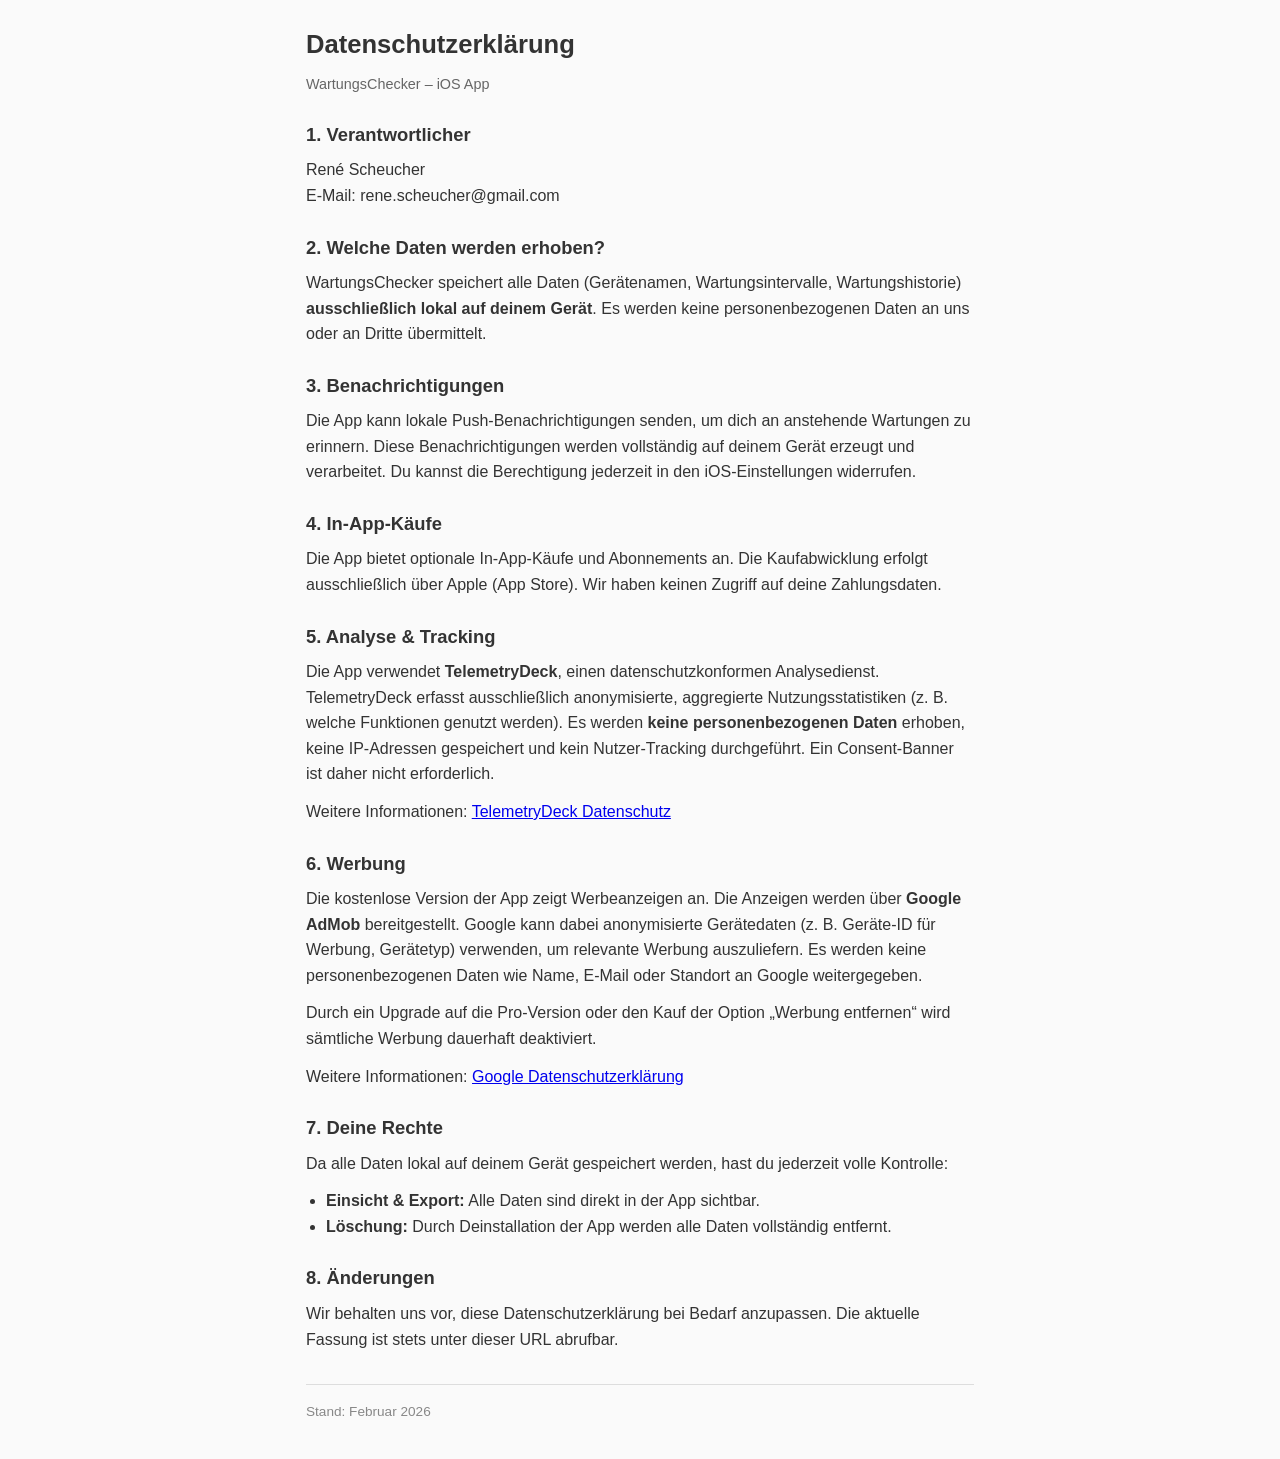
==== index.html @ afba7db9 "Update privacy policy for TelemetryDeck and Google AdMob - Section 5: TelemetryDeck is now active (w" ====
<!DOCTYPE html>
<html lang="de">
<head>
    <meta charset="UTF-8">
    <meta name="viewport" content="width=device-width, initial-scale=1.0">
    <title>Datenschutzerkl&auml;rung - WartungsChecker</title>
    <style>
        * { margin: 0; padding: 0; box-sizing: border-box; }
        body {
            font-family: -apple-system, BlinkMacSystemFont, 'Segoe UI', Roboto, sans-serif;
            line-height: 1.6;
            color: #333;
            max-width: 700px;
            margin: 0 auto;
            padding: 24px 16px;
            background: #fafafa;
        }
        h1 { font-size: 1.6em; margin-bottom: 8px; }
        h2 { font-size: 1.15em; margin-top: 24px; margin-bottom: 8px; }
        p, ul { margin-bottom: 12px; }
        ul { padding-left: 20px; }
        .subtitle { color: #666; font-size: 0.9em; margin-bottom: 24px; }
        .footer { margin-top: 32px; padding-top: 16px; border-top: 1px solid #ddd; color: #888; font-size: 0.85em; }
    </style>
</head>
<body>
    <h1>Datenschutzerkl&auml;rung</h1>
    <p class="subtitle">WartungsChecker &ndash; iOS App</p>

    <h2>1. Verantwortlicher</h2>
    <p>Ren&eacute; Scheucher<br>E-Mail: rene.scheucher@gmail.com</p>

    <h2>2. Welche Daten werden erhoben?</h2>
    <p>WartungsChecker speichert alle Daten (Ger&auml;tenamen, Wartungsintervalle, Wartungshistorie) <strong>ausschlie&szlig;lich lokal auf deinem Ger&auml;t</strong>. Es werden keine personenbezogenen Daten an uns oder an Dritte &uuml;bermittelt.</p>

    <h2>3. Benachrichtigungen</h2>
    <p>Die App kann lokale Push-Benachrichtigungen senden, um dich an anstehende Wartungen zu erinnern. Diese Benachrichtigungen werden vollst&auml;ndig auf deinem Ger&auml;t erzeugt und verarbeitet. Du kannst die Berechtigung jederzeit in den iOS-Einstellungen widerrufen.</p>

    <h2>4. In-App-K&auml;ufe</h2>
    <p>Die App bietet optionale In-App-K&auml;ufe und Abonnements an. Die Kaufabwicklung erfolgt ausschlie&szlig;lich &uuml;ber Apple (App Store). Wir haben keinen Zugriff auf deine Zahlungsdaten.</p>

    <h2>5. Analyse &amp; Tracking</h2>
    <p>Die App verwendet <strong>TelemetryDeck</strong>, einen datenschutzkonformen Analysedienst. TelemetryDeck erfasst ausschlie&szlig;lich anonymisierte, aggregierte Nutzungsstatistiken (z.&nbsp;B. welche Funktionen genutzt werden). Es werden <strong>keine personenbezogenen Daten</strong> erhoben, keine IP-Adressen gespeichert und kein Nutzer-Tracking durchgef&uuml;hrt. Ein Consent-Banner ist daher nicht erforderlich.</p>
    <p>Weitere Informationen: <a href="https://telemetrydeck.com/privacy/" target="_blank" rel="noopener">TelemetryDeck Datenschutz</a></p>

    <h2>6. Werbung</h2>
    <p>Die kostenlose Version der App zeigt Werbeanzeigen an. Die Anzeigen werden &uuml;ber <strong>Google AdMob</strong> bereitgestellt. Google kann dabei anonymisierte Ger&auml;tedaten (z.&nbsp;B. Ger&auml;te-ID f&uuml;r Werbung, Ger&auml;tetyp) verwenden, um relevante Werbung auszuliefern. Es werden keine personenbezogenen Daten wie Name, E-Mail oder Standort an Google weitergegeben.</p>
    <p>Durch ein Upgrade auf die Pro-Version oder den Kauf der Option &bdquo;Werbung entfernen&ldquo; wird s&auml;mtliche Werbung dauerhaft deaktiviert.</p>
    <p>Weitere Informationen: <a href="https://policies.google.com/privacy" target="_blank" rel="noopener">Google Datenschutzerkl&auml;rung</a></p>

    <h2>7. Deine Rechte</h2>
    <p>Da alle Daten lokal auf deinem Ger&auml;t gespeichert werden, hast du jederzeit volle Kontrolle:</p>
    <ul>
        <li><strong>Einsicht &amp; Export:</strong> Alle Daten sind direkt in der App sichtbar.</li>
        <li><strong>L&ouml;schung:</strong> Durch Deinstallation der App werden alle Daten vollst&auml;ndig entfernt.</li>
    </ul>

    <h2>8. &Auml;nderungen</h2>
    <p>Wir behalten uns vor, diese Datenschutzerkl&auml;rung bei Bedarf anzupassen. Die aktuelle Fassung ist stets unter dieser URL abrufbar.</p>

    <div class="footer">
        <p>Stand: Februar 2026</p>
    </div>
</body>
</html>
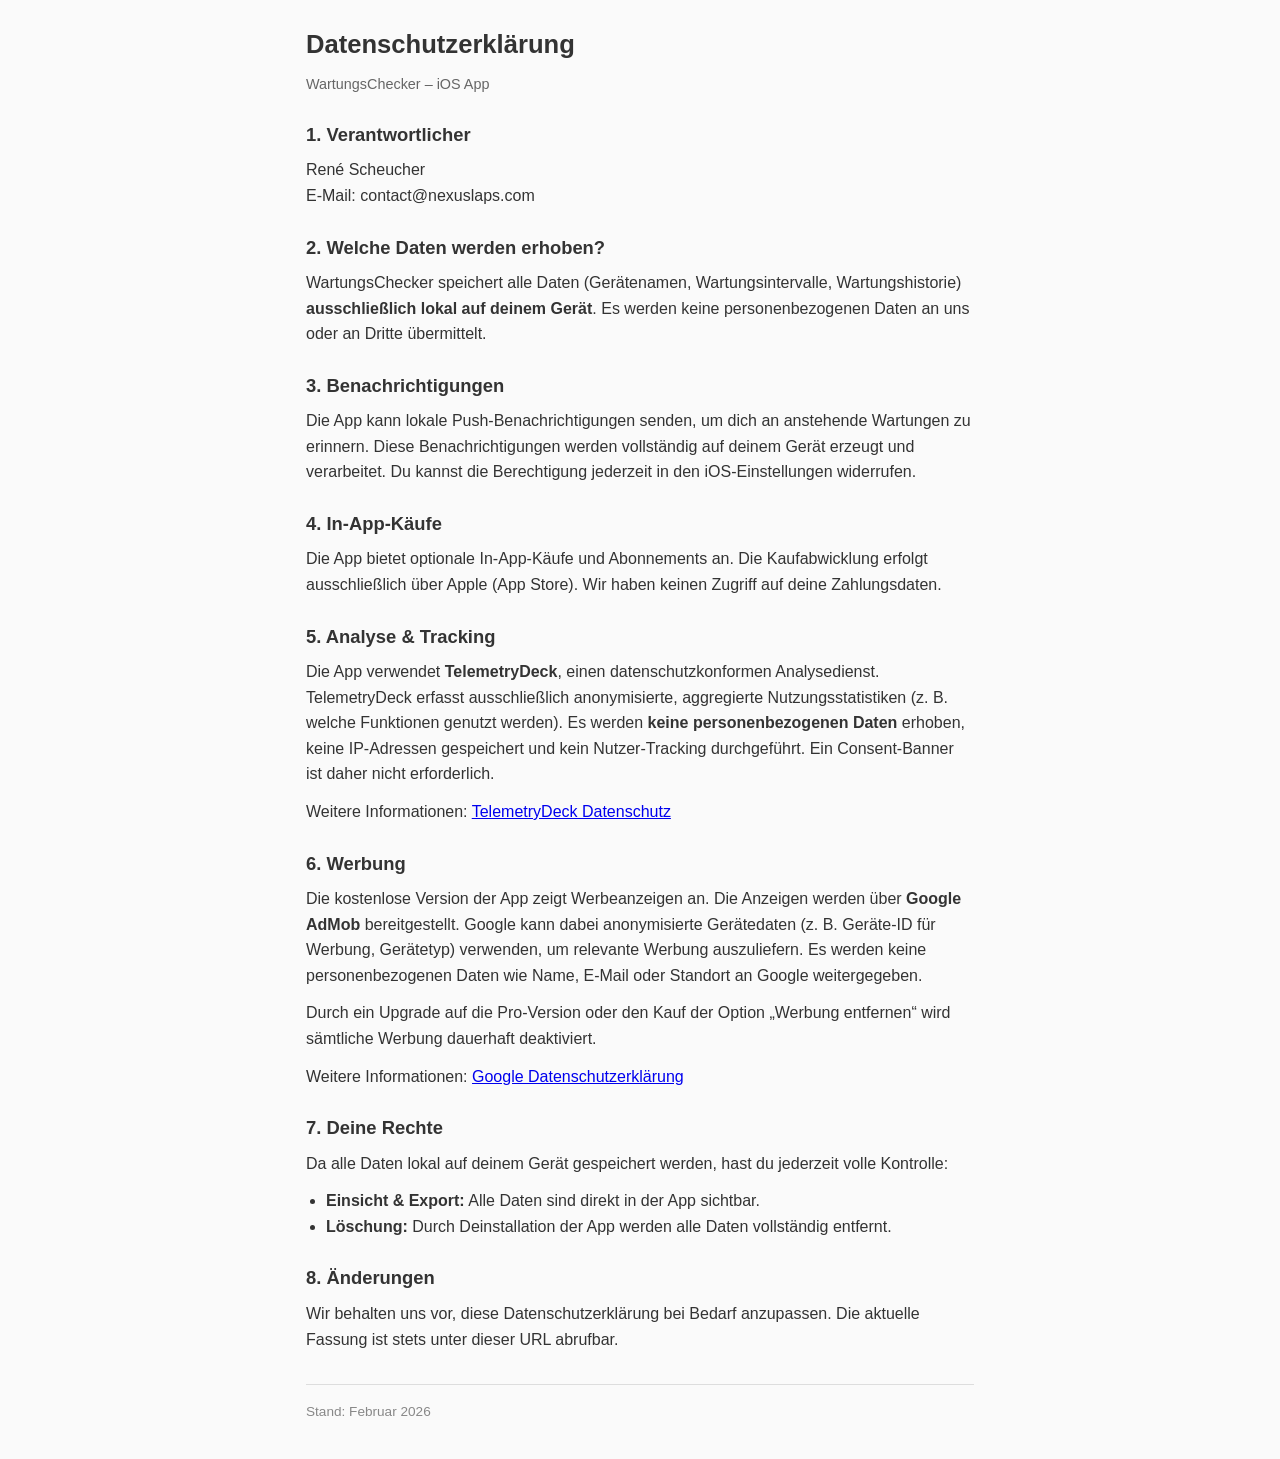
==== commit cc3f9a8f: "Update contact email in Datenschutzerklärung" ====
--- a/index.html
+++ b/index.html
@@ -28,7 +28,7 @@
     <p class="subtitle">WartungsChecker &ndash; iOS App</p>
 
     <h2>1. Verantwortlicher</h2>
-    <p>Ren&eacute; Scheucher<br>E-Mail: rene.scheucher@gmail.com</p>
+    <p>Ren&eacute; Scheucher<br>E-Mail: contact@nexuslaps.com</p>
 
     <h2>2. Welche Daten werden erhoben?</h2>
     <p>WartungsChecker speichert alle Daten (Ger&auml;tenamen, Wartungsintervalle, Wartungshistorie) <strong>ausschlie&szlig;lich lokal auf deinem Ger&auml;t</strong>. Es werden keine personenbezogenen Daten an uns oder an Dritte &uuml;bermittelt.</p>
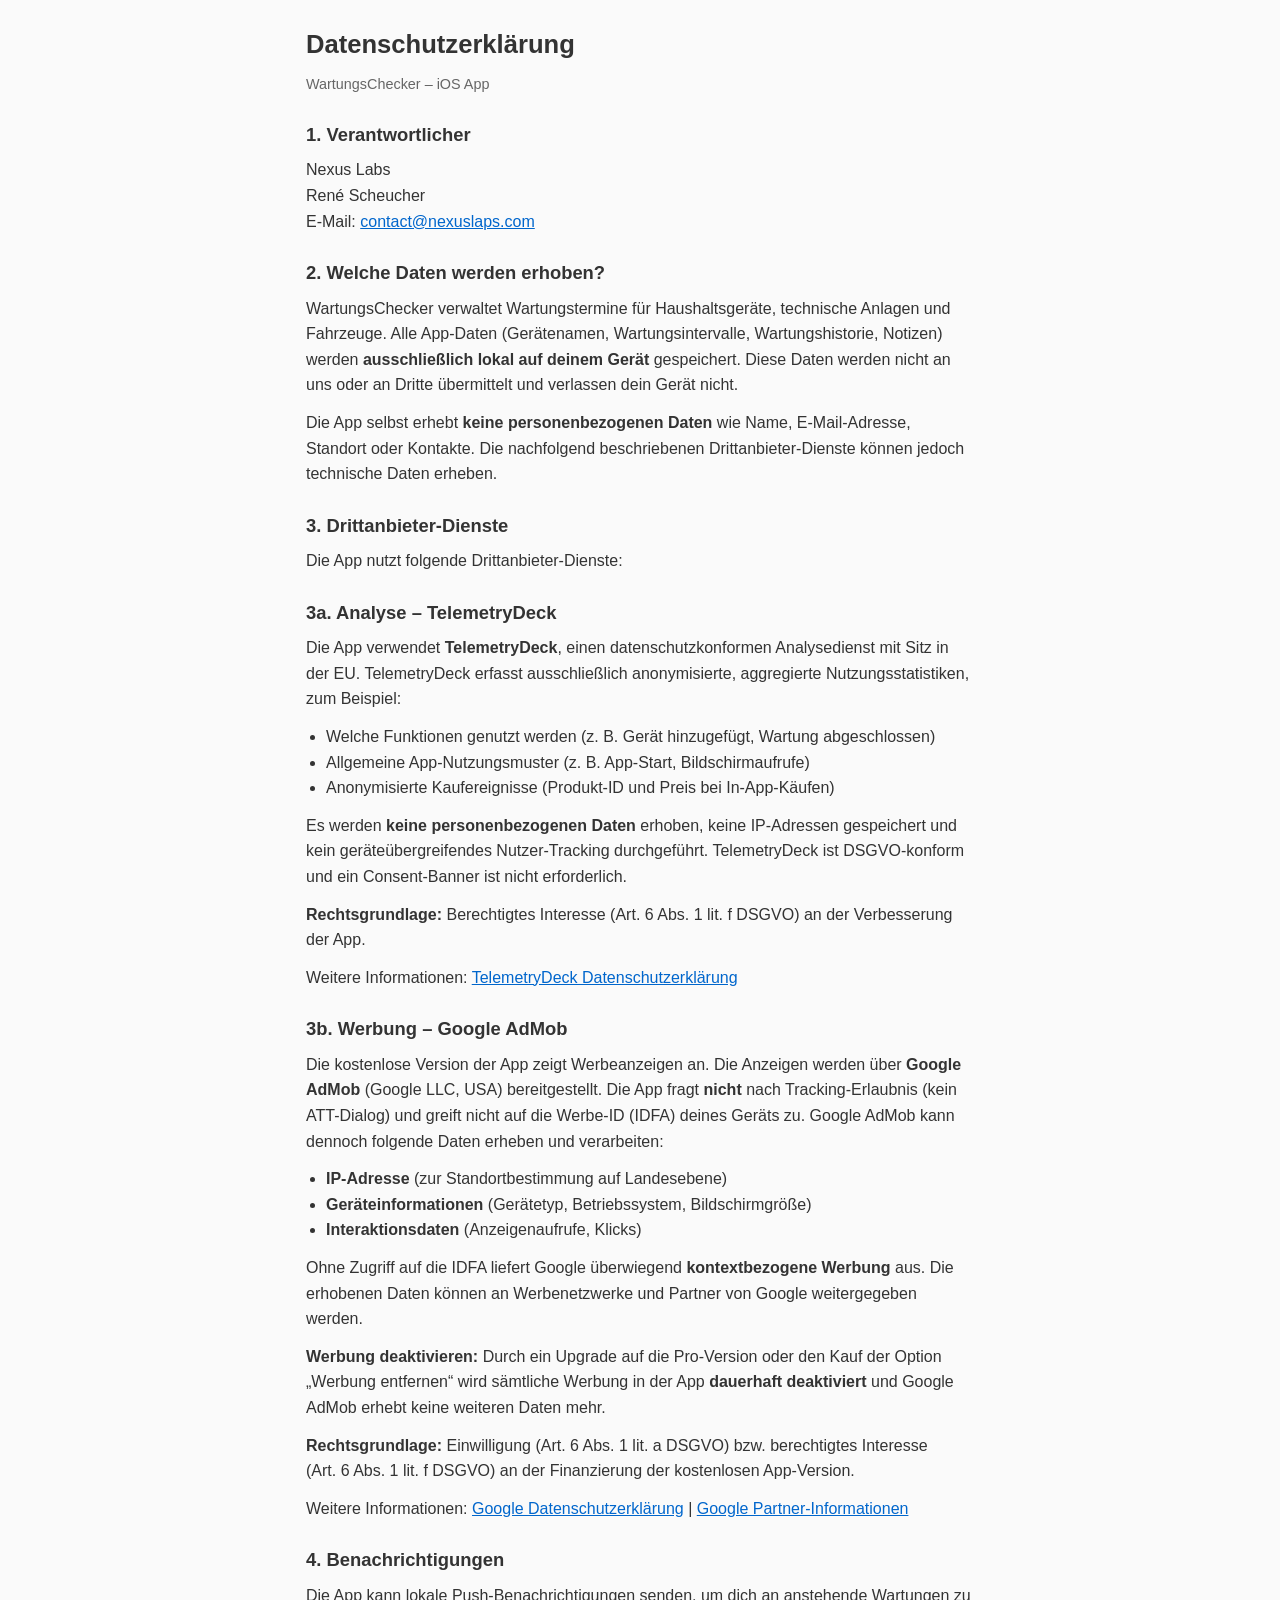
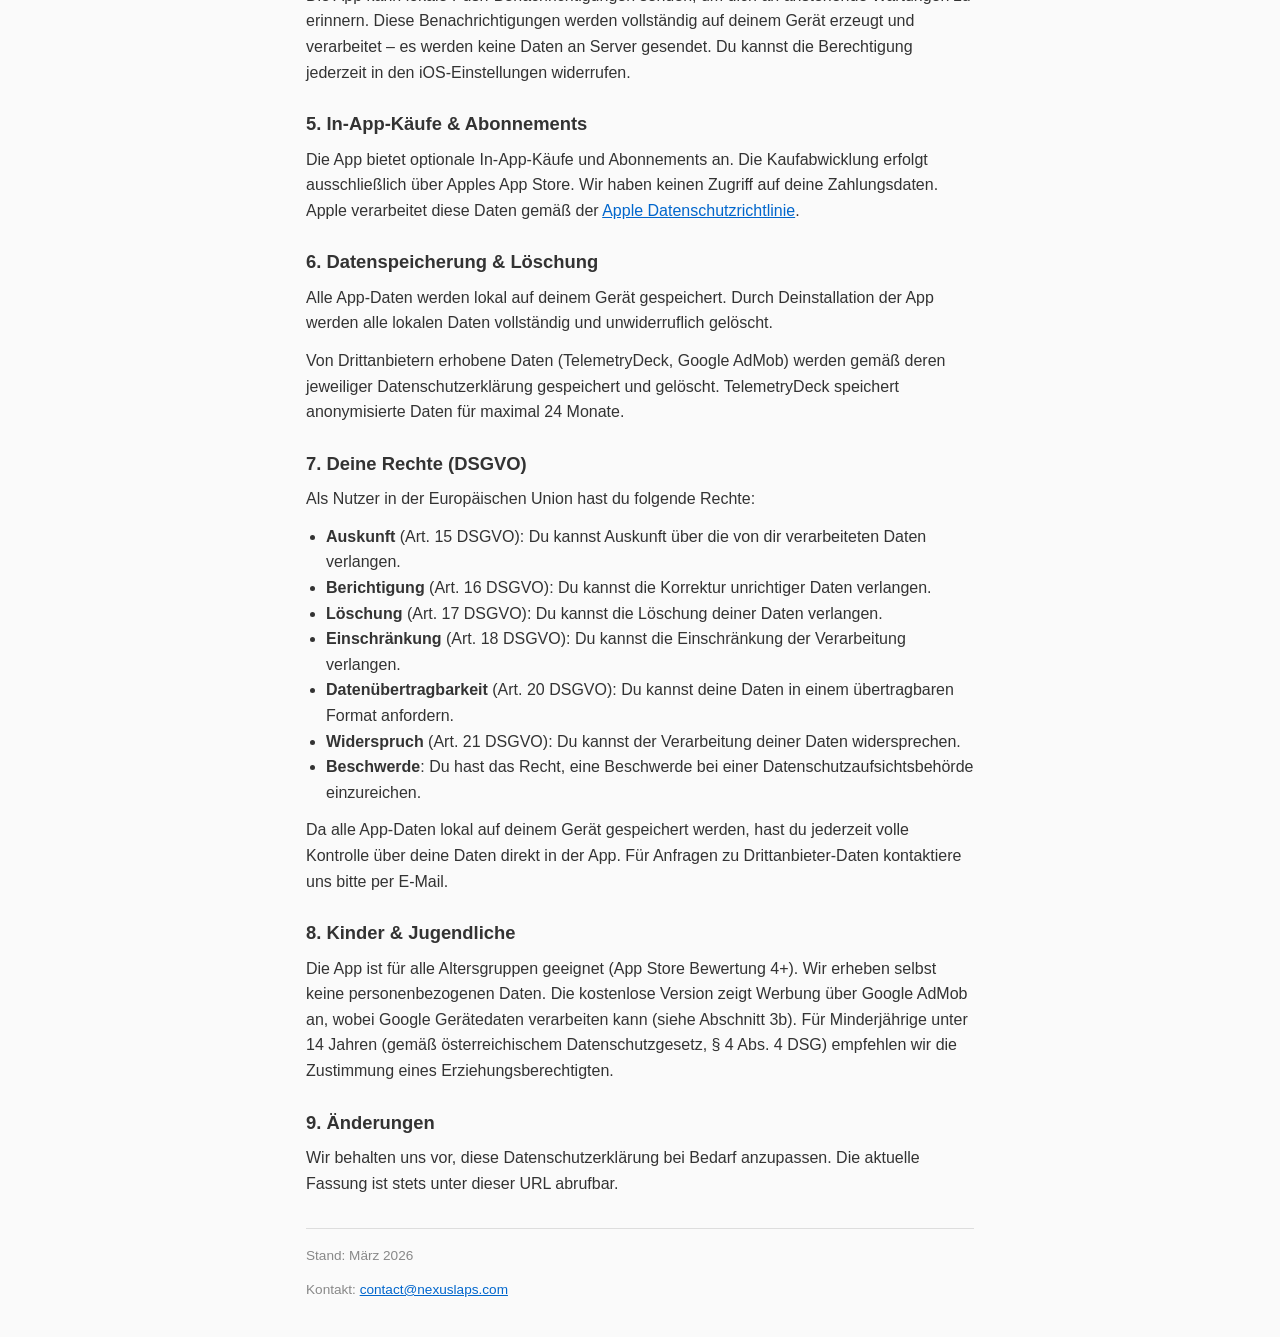
==== commit e22845f1: "Comprehensive update of Privacy Policy and Terms of Use Privacy Policy: - Add detailed Google AdMob " ====
--- a/index.html
+++ b/index.html
@@ -21,6 +21,10 @@
         ul { padding-left: 20px; }
         .subtitle { color: #666; font-size: 0.9em; margin-bottom: 24px; }
         .footer { margin-top: 32px; padding-top: 16px; border-top: 1px solid #ddd; color: #888; font-size: 0.85em; }
+        a { color: #0066cc; }
+        table { width: 100%; border-collapse: collapse; margin-bottom: 12px; font-size: 0.95em; }
+        th, td { text-align: left; padding: 8px; border-bottom: 1px solid #eee; }
+        th { font-weight: 600; }
     </style>
 </head>
 <body>
@@ -28,38 +32,70 @@
     <p class="subtitle">WartungsChecker &ndash; iOS App</p>
 
     <h2>1. Verantwortlicher</h2>
-    <p>Ren&eacute; Scheucher<br>E-Mail: contact@nexuslaps.com</p>
+    <p>Nexus Labs<br>Ren&eacute; Scheucher<br>E-Mail: <a href="mailto:contact@nexuslaps.com">contact@nexuslaps.com</a></p>
 
     <h2>2. Welche Daten werden erhoben?</h2>
-    <p>WartungsChecker speichert alle Daten (Ger&auml;tenamen, Wartungsintervalle, Wartungshistorie) <strong>ausschlie&szlig;lich lokal auf deinem Ger&auml;t</strong>. Es werden keine personenbezogenen Daten an uns oder an Dritte &uuml;bermittelt.</p>
+    <p>WartungsChecker verwaltet Wartungstermine f&uuml;r Haushaltsger&auml;te, technische Anlagen und Fahrzeuge. Alle App-Daten (Ger&auml;tenamen, Wartungsintervalle, Wartungshistorie, Notizen) werden <strong>ausschlie&szlig;lich lokal auf deinem Ger&auml;t</strong> gespeichert. Diese Daten werden nicht an uns oder an Dritte &uuml;bermittelt und verlassen dein Ger&auml;t nicht.</p>
+    <p>Die App selbst erhebt <strong>keine personenbezogenen Daten</strong> wie Name, E-Mail-Adresse, Standort oder Kontakte. Die nachfolgend beschriebenen Drittanbieter-Dienste k&ouml;nnen jedoch technische Daten erheben.</p>
 
-    <h2>3. Benachrichtigungen</h2>
-    <p>Die App kann lokale Push-Benachrichtigungen senden, um dich an anstehende Wartungen zu erinnern. Diese Benachrichtigungen werden vollst&auml;ndig auf deinem Ger&auml;t erzeugt und verarbeitet. Du kannst die Berechtigung jederzeit in den iOS-Einstellungen widerrufen.</p>
+    <h2>3. Drittanbieter-Dienste</h2>
+    <p>Die App nutzt folgende Drittanbieter-Dienste:</p>
 
-    <h2>4. In-App-K&auml;ufe</h2>
-    <p>Die App bietet optionale In-App-K&auml;ufe und Abonnements an. Die Kaufabwicklung erfolgt ausschlie&szlig;lich &uuml;ber Apple (App Store). Wir haben keinen Zugriff auf deine Zahlungsdaten.</p>
+    <h2>3a. Analyse &ndash; TelemetryDeck</h2>
+    <p>Die App verwendet <strong>TelemetryDeck</strong>, einen datenschutzkonformen Analysedienst mit Sitz in der EU. TelemetryDeck erfasst ausschlie&szlig;lich anonymisierte, aggregierte Nutzungsstatistiken, zum Beispiel:</p>
+    <ul>
+        <li>Welche Funktionen genutzt werden (z.&nbsp;B. Ger&auml;t hinzugef&uuml;gt, Wartung abgeschlossen)</li>
+        <li>Allgemeine App-Nutzungsmuster (z.&nbsp;B. App-Start, Bildschirmaufrufe)</li>
+        <li>Anonymisierte Kaufereignisse (Produkt-ID und Preis bei In-App-K&auml;ufen)</li>
+    </ul>
+    <p>Es werden <strong>keine personenbezogenen Daten</strong> erhoben, keine IP-Adressen gespeichert und kein ger&auml;te&uuml;bergreifendes Nutzer-Tracking durchgef&uuml;hrt. TelemetryDeck ist DSGVO-konform und ein Consent-Banner ist nicht erforderlich.</p>
+    <p><strong>Rechtsgrundlage:</strong> Berechtigtes Interesse (Art.&nbsp;6 Abs.&nbsp;1 lit.&nbsp;f DSGVO) an der Verbesserung der App.</p>
+    <p>Weitere Informationen: <a href="https://telemetrydeck.com/privacy/" target="_blank" rel="noopener">TelemetryDeck Datenschutzerkl&auml;rung</a></p>
 
-    <h2>5. Analyse &amp; Tracking</h2>
-    <p>Die App verwendet <strong>TelemetryDeck</strong>, einen datenschutzkonformen Analysedienst. TelemetryDeck erfasst ausschlie&szlig;lich anonymisierte, aggregierte Nutzungsstatistiken (z.&nbsp;B. welche Funktionen genutzt werden). Es werden <strong>keine personenbezogenen Daten</strong> erhoben, keine IP-Adressen gespeichert und kein Nutzer-Tracking durchgef&uuml;hrt. Ein Consent-Banner ist daher nicht erforderlich.</p>
-    <p>Weitere Informationen: <a href="https://telemetrydeck.com/privacy/" target="_blank" rel="noopener">TelemetryDeck Datenschutz</a></p>
+    <h2>3b. Werbung &ndash; Google AdMob</h2>
+    <p>Die kostenlose Version der App zeigt Werbeanzeigen an. Die Anzeigen werden &uuml;ber <strong>Google AdMob</strong> (Google LLC, USA) bereitgestellt. Die App fragt <strong>nicht</strong> nach Tracking-Erlaubnis (kein ATT-Dialog) und greift nicht auf die Werbe-ID (IDFA) deines Ger&auml;ts zu. Google AdMob kann dennoch folgende Daten erheben und verarbeiten:</p>
+    <ul>
+        <li><strong>IP-Adresse</strong> (zur Standortbestimmung auf Landesebene)</li>
+        <li><strong>Ger&auml;teinformationen</strong> (Ger&auml;tetyp, Betriebssystem, Bildschirmgr&ouml;&szlig;e)</li>
+        <li><strong>Interaktionsdaten</strong> (Anzeigenaufrufe, Klicks)</li>
+    </ul>
+    <p>Ohne Zugriff auf die IDFA liefert Google &uuml;berwiegend <strong>kontextbezogene Werbung</strong> aus. Die erhobenen Daten k&ouml;nnen an Werbenetzwerke und Partner von Google weitergegeben werden.</p>
+    <p><strong>Werbung deaktivieren:</strong> Durch ein Upgrade auf die Pro-Version oder den Kauf der Option &bdquo;Werbung entfernen&ldquo; wird s&auml;mtliche Werbung in der App <strong>dauerhaft deaktiviert</strong> und Google AdMob erhebt keine weiteren Daten mehr.</p>
+    <p><strong>Rechtsgrundlage:</strong> Einwilligung (Art.&nbsp;6 Abs.&nbsp;1 lit.&nbsp;a DSGVO) bzw. berechtigtes Interesse (Art.&nbsp;6 Abs.&nbsp;1 lit.&nbsp;f DSGVO) an der Finanzierung der kostenlosen App-Version.</p>
+    <p>Weitere Informationen: <a href="https://policies.google.com/privacy" target="_blank" rel="noopener">Google Datenschutzerkl&auml;rung</a> | <a href="https://policies.google.com/technologies/partner-sites" target="_blank" rel="noopener">Google Partner-Informationen</a></p>
 
-    <h2>6. Werbung</h2>
-    <p>Die kostenlose Version der App zeigt Werbeanzeigen an. Die Anzeigen werden &uuml;ber <strong>Google AdMob</strong> bereitgestellt. Google kann dabei anonymisierte Ger&auml;tedaten (z.&nbsp;B. Ger&auml;te-ID f&uuml;r Werbung, Ger&auml;tetyp) verwenden, um relevante Werbung auszuliefern. Es werden keine personenbezogenen Daten wie Name, E-Mail oder Standort an Google weitergegeben.</p>
-    <p>Durch ein Upgrade auf die Pro-Version oder den Kauf der Option &bdquo;Werbung entfernen&ldquo; wird s&auml;mtliche Werbung dauerhaft deaktiviert.</p>
-    <p>Weitere Informationen: <a href="https://policies.google.com/privacy" target="_blank" rel="noopener">Google Datenschutzerkl&auml;rung</a></p>
+    <h2>4. Benachrichtigungen</h2>
+    <p>Die App kann lokale Push-Benachrichtigungen senden, um dich an anstehende Wartungen zu erinnern. Diese Benachrichtigungen werden vollst&auml;ndig auf deinem Ger&auml;t erzeugt und verarbeitet &ndash; es werden keine Daten an Server gesendet. Du kannst die Berechtigung jederzeit in den iOS-Einstellungen widerrufen.</p>
 
-    <h2>7. Deine Rechte</h2>
-    <p>Da alle Daten lokal auf deinem Ger&auml;t gespeichert werden, hast du jederzeit volle Kontrolle:</p>
+    <h2>5. In-App-K&auml;ufe &amp; Abonnements</h2>
+    <p>Die App bietet optionale In-App-K&auml;ufe und Abonnements an. Die Kaufabwicklung erfolgt ausschlie&szlig;lich &uuml;ber Apples App Store. Wir haben keinen Zugriff auf deine Zahlungsdaten. Apple verarbeitet diese Daten gem&auml;&szlig; der <a href="https://www.apple.com/legal/privacy/" target="_blank" rel="noopener">Apple Datenschutzrichtlinie</a>.</p>
+
+    <h2>6. Datenspeicherung &amp; L&ouml;schung</h2>
+    <p>Alle App-Daten werden lokal auf deinem Ger&auml;t gespeichert. Durch Deinstallation der App werden alle lokalen Daten vollst&auml;ndig und unwiderruflich gel&ouml;scht.</p>
+    <p>Von Drittanbietern erhobene Daten (TelemetryDeck, Google AdMob) werden gem&auml;&szlig; deren jeweiliger Datenschutzerkl&auml;rung gespeichert und gel&ouml;scht. TelemetryDeck speichert anonymisierte Daten f&uuml;r maximal 24 Monate.</p>
+
+    <h2>7. Deine Rechte (DSGVO)</h2>
+    <p>Als Nutzer in der Europ&auml;ischen Union hast du folgende Rechte:</p>
     <ul>
-        <li><strong>Einsicht &amp; Export:</strong> Alle Daten sind direkt in der App sichtbar.</li>
-        <li><strong>L&ouml;schung:</strong> Durch Deinstallation der App werden alle Daten vollst&auml;ndig entfernt.</li>
+        <li><strong>Auskunft</strong> (Art.&nbsp;15 DSGVO): Du kannst Auskunft &uuml;ber die von dir verarbeiteten Daten verlangen.</li>
+        <li><strong>Berichtigung</strong> (Art.&nbsp;16 DSGVO): Du kannst die Korrektur unrichtiger Daten verlangen.</li>
+        <li><strong>L&ouml;schung</strong> (Art.&nbsp;17 DSGVO): Du kannst die L&ouml;schung deiner Daten verlangen.</li>
+        <li><strong>Einschr&auml;nkung</strong> (Art.&nbsp;18 DSGVO): Du kannst die Einschr&auml;nkung der Verarbeitung verlangen.</li>
+        <li><strong>Daten&uuml;bertragbarkeit</strong> (Art.&nbsp;20 DSGVO): Du kannst deine Daten in einem &uuml;bertragbaren Format anfordern.</li>
+        <li><strong>Widerspruch</strong> (Art.&nbsp;21 DSGVO): Du kannst der Verarbeitung deiner Daten widersprechen.</li>
+        <li><strong>Beschwerde</strong>: Du hast das Recht, eine Beschwerde bei einer Datenschutzaufsichtsbeh&ouml;rde einzureichen.</li>
     </ul>
+    <p>Da alle App-Daten lokal auf deinem Ger&auml;t gespeichert werden, hast du jederzeit volle Kontrolle &uuml;ber deine Daten direkt in der App. F&uuml;r Anfragen zu Drittanbieter-Daten kontaktiere uns bitte per E-Mail.</p>
 
-    <h2>8. &Auml;nderungen</h2>
+    <h2>8. Kinder &amp; Jugendliche</h2>
+    <p>Die App ist f&uuml;r alle Altersgruppen geeignet (App Store Bewertung 4+). Wir erheben selbst keine personenbezogenen Daten. Die kostenlose Version zeigt Werbung &uuml;ber Google AdMob an, wobei Google Ger&auml;tedaten verarbeiten kann (siehe Abschnitt 3b). F&uuml;r Minderj&auml;hrige unter 14 Jahren (gem&auml;&szlig; &ouml;sterreichischem Datenschutzgesetz, &sect;&nbsp;4 Abs.&nbsp;4 DSG) empfehlen wir die Zustimmung eines Erziehungsberechtigten.</p>
+
+    <h2>9. &Auml;nderungen</h2>
     <p>Wir behalten uns vor, diese Datenschutzerkl&auml;rung bei Bedarf anzupassen. Die aktuelle Fassung ist stets unter dieser URL abrufbar.</p>
 
     <div class="footer">
-        <p>Stand: Februar 2026</p>
+        <p>Stand: M&auml;rz 2026</p>
+        <p>Kontakt: <a href="mailto:contact@nexuslaps.com">contact@nexuslaps.com</a></p>
     </div>
 </body>
 </html>
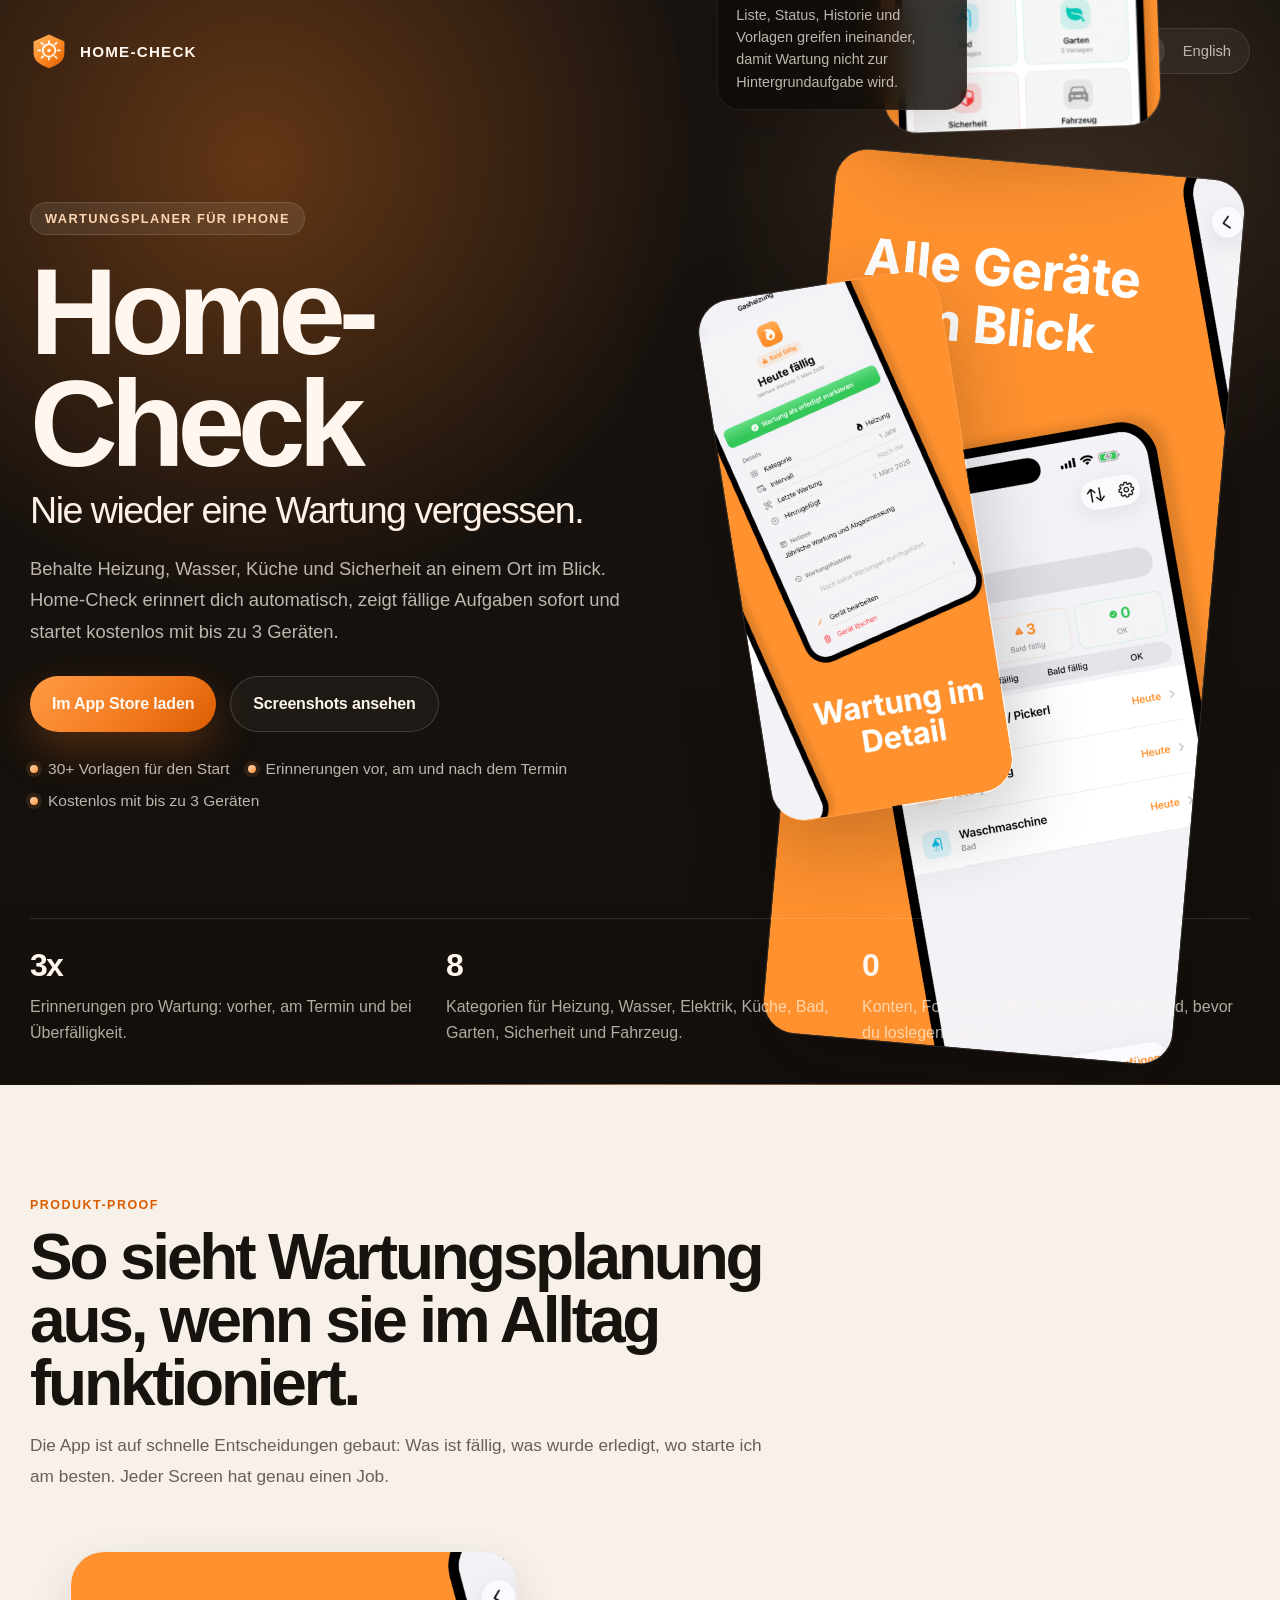
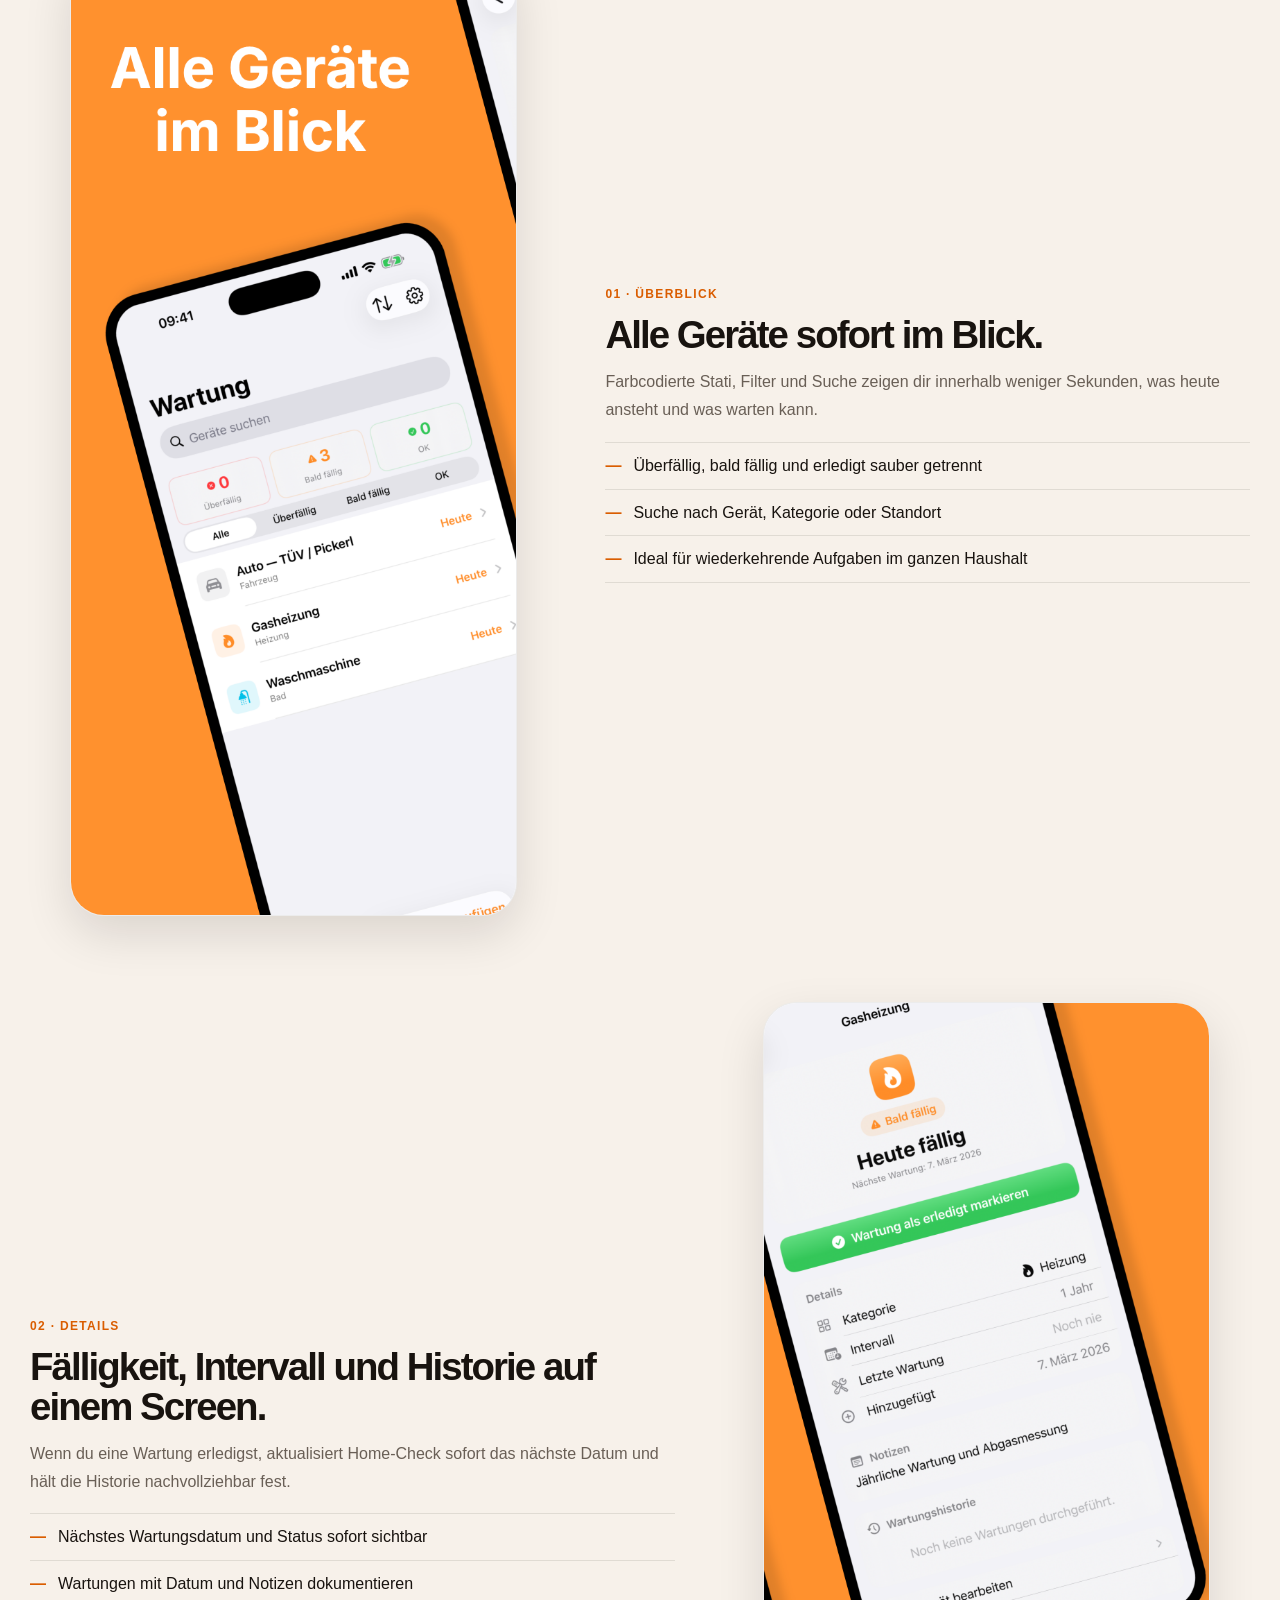
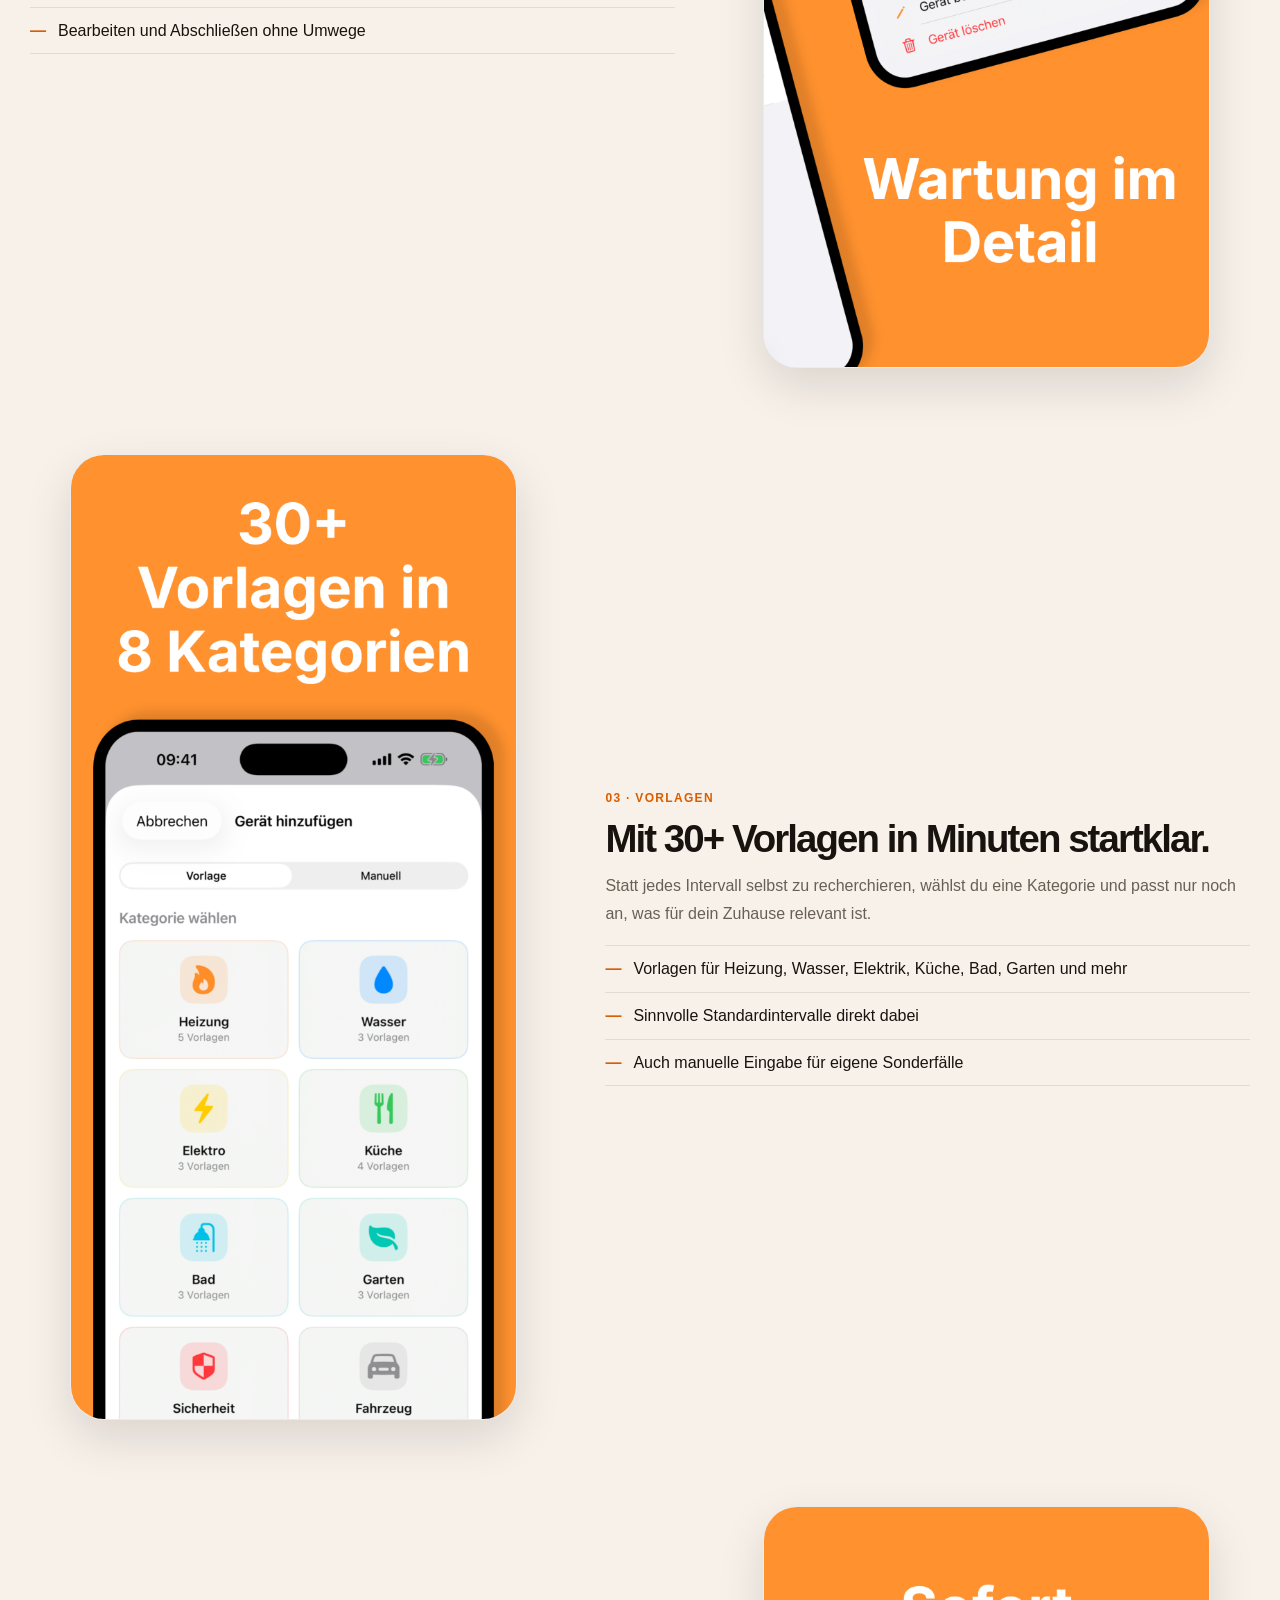
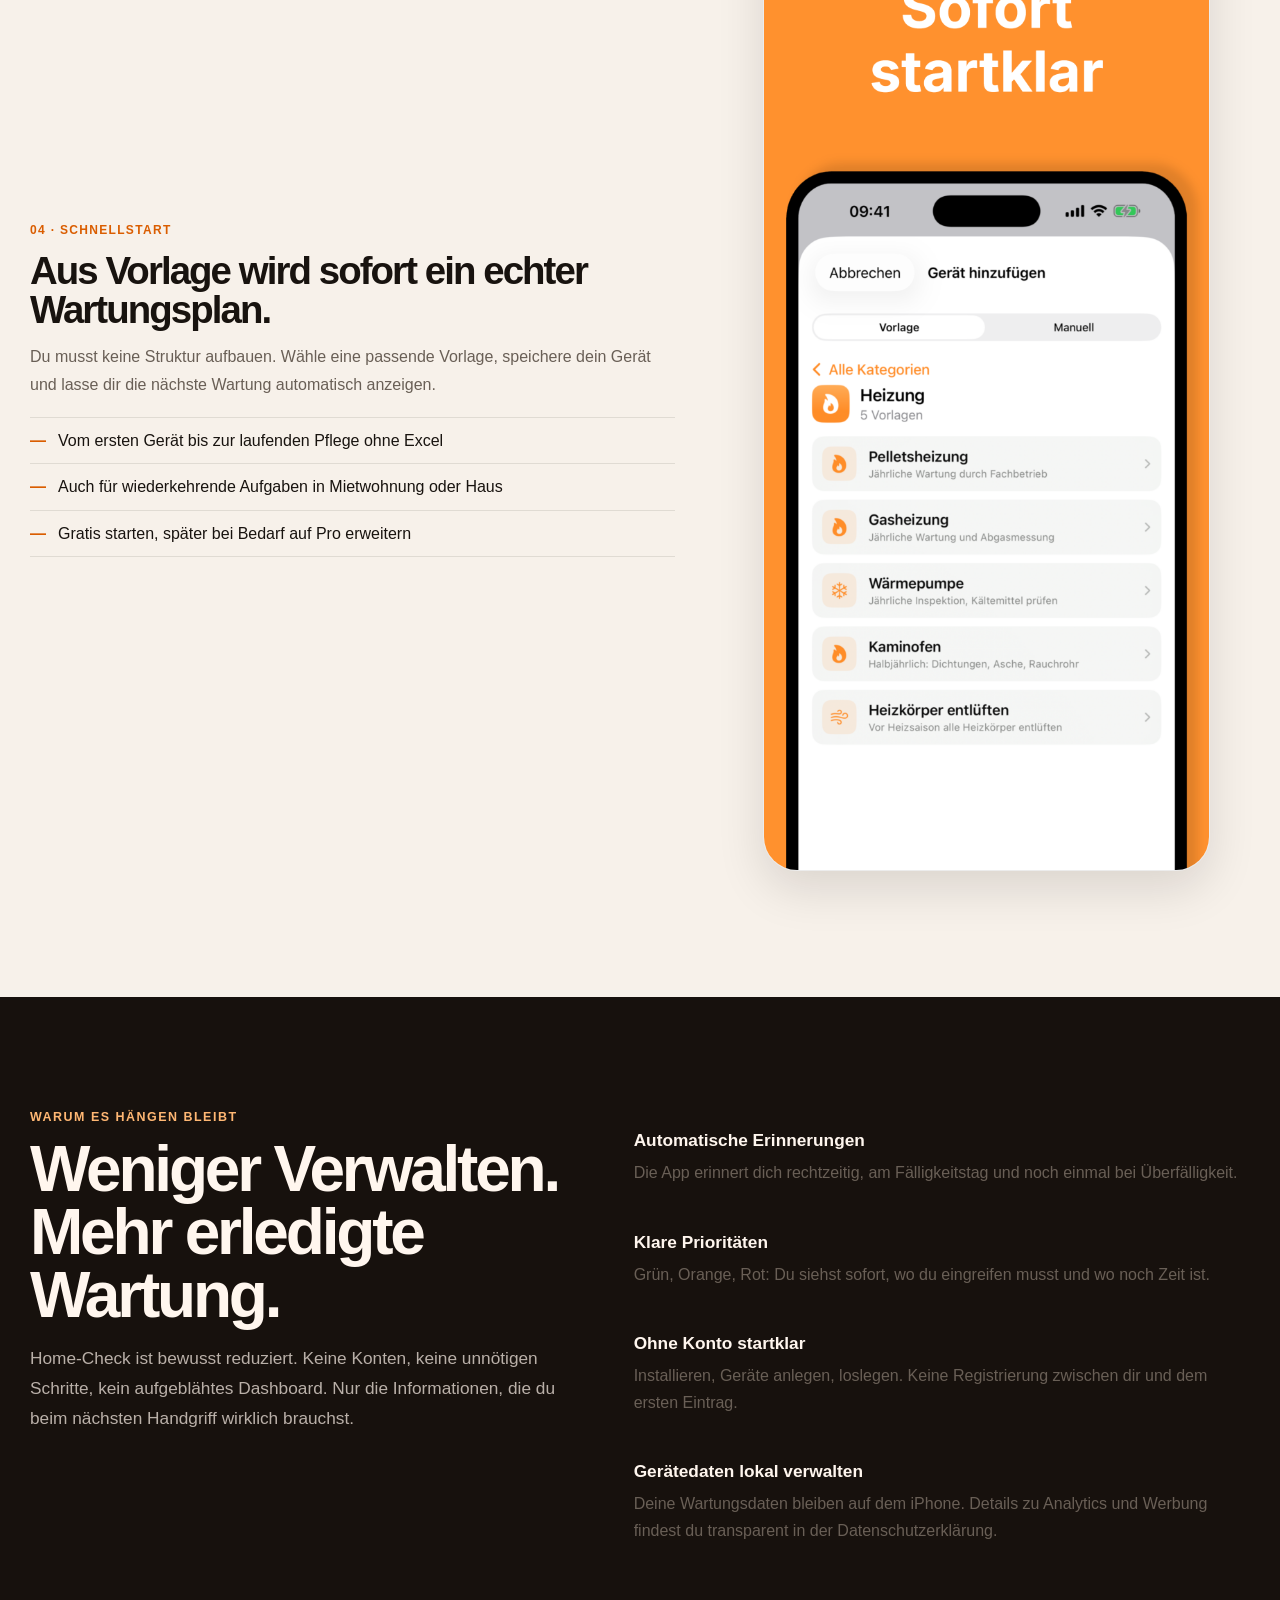
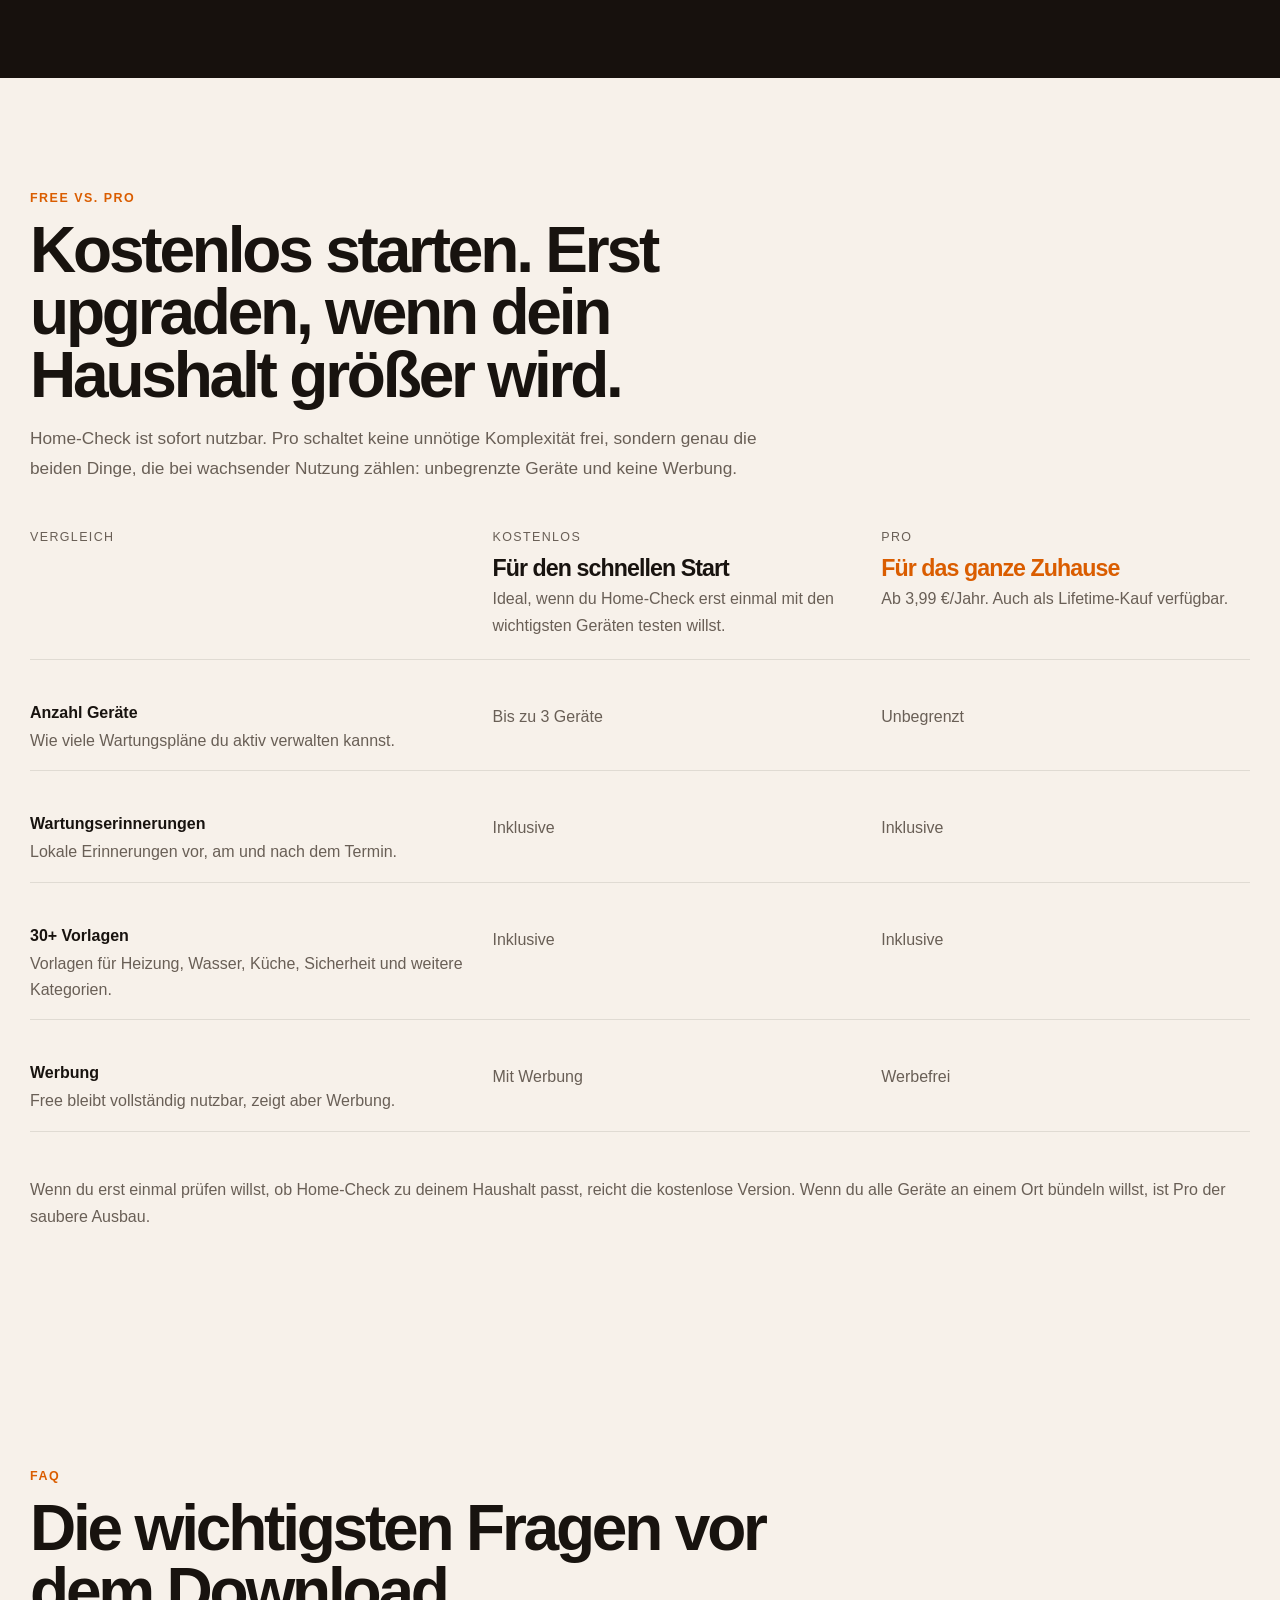
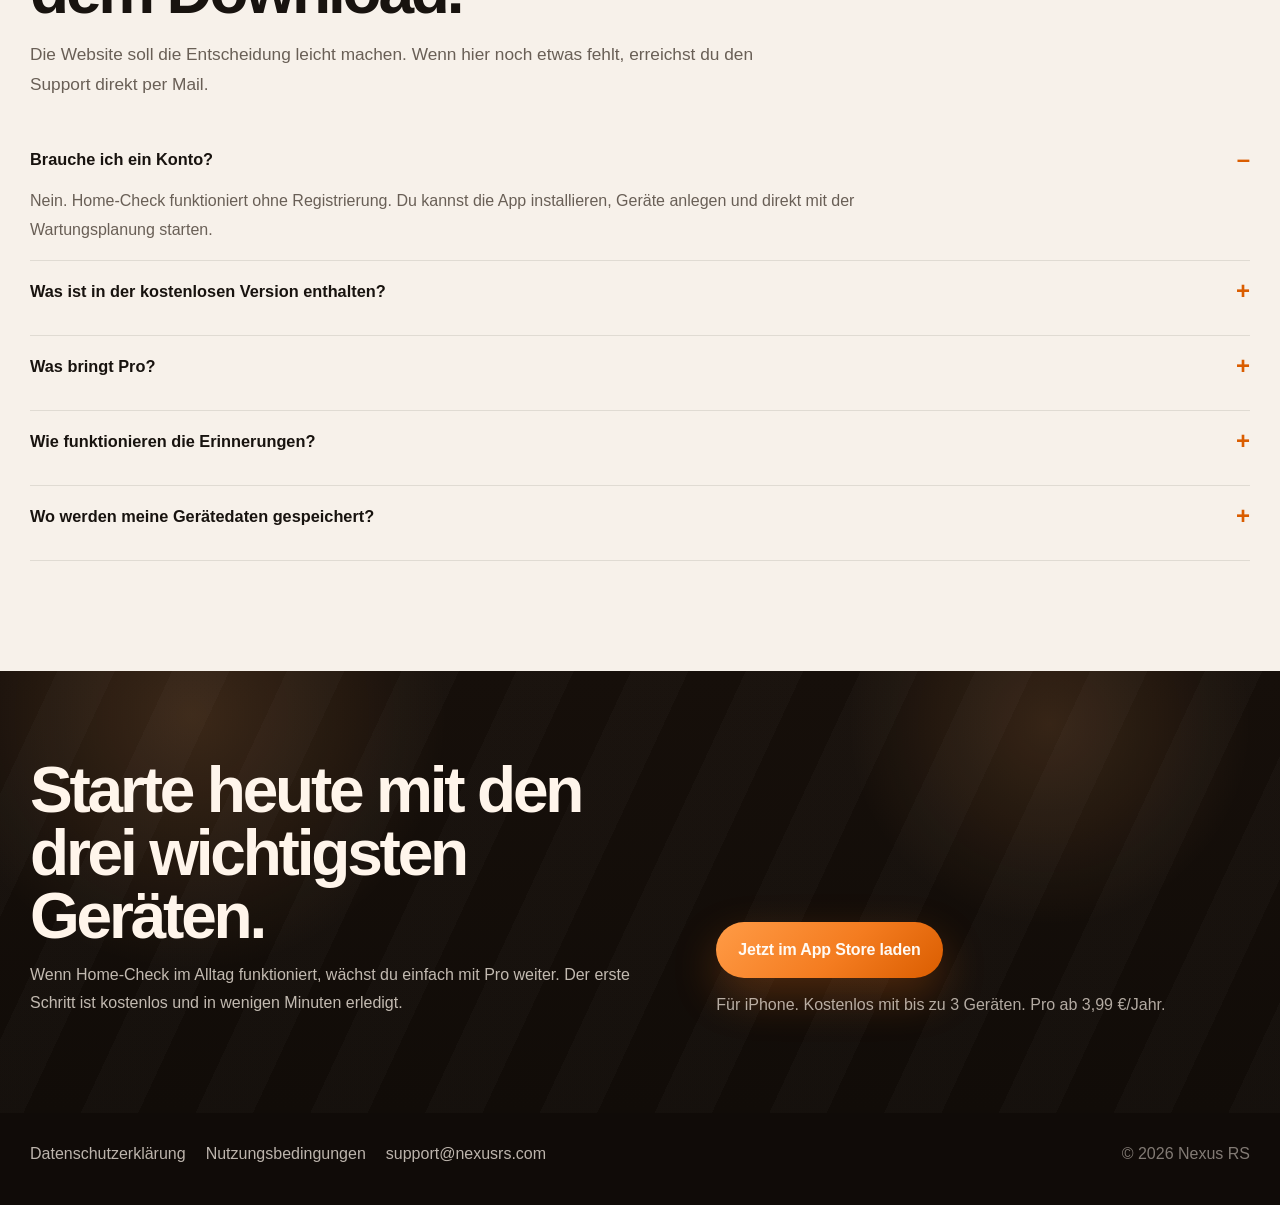
==== commit 6ed3b8eb: "Replace marketing landing page" ====
--- a/index.html
+++ b/index.html
@@ -1,101 +1,362 @@
 <!DOCTYPE html>
 <html lang="de">
 <head>
-    <meta charset="UTF-8">
-    <meta name="viewport" content="width=device-width, initial-scale=1.0">
-    <title>Datenschutzerkl&auml;rung - WartungsChecker</title>
-    <style>
-        * { margin: 0; padding: 0; box-sizing: border-box; }
-        body {
-            font-family: -apple-system, BlinkMacSystemFont, 'Segoe UI', Roboto, sans-serif;
-            line-height: 1.6;
-            color: #333;
-            max-width: 700px;
-            margin: 0 auto;
-            padding: 24px 16px;
-            background: #fafafa;
-        }
-        h1 { font-size: 1.6em; margin-bottom: 8px; }
-        h2 { font-size: 1.15em; margin-top: 24px; margin-bottom: 8px; }
-        p, ul { margin-bottom: 12px; }
-        ul { padding-left: 20px; }
-        .subtitle { color: #666; font-size: 0.9em; margin-bottom: 24px; }
-        .footer { margin-top: 32px; padding-top: 16px; border-top: 1px solid #ddd; color: #888; font-size: 0.85em; }
-        a { color: #0066cc; }
-        table { width: 100%; border-collapse: collapse; margin-bottom: 12px; font-size: 0.95em; }
-        th, td { text-align: left; padding: 8px; border-bottom: 1px solid #eee; }
-        th { font-weight: 600; }
-    </style>
+  <meta charset="utf-8">
+  <meta name="viewport" content="width=device-width, initial-scale=1">
+  <title>Home-Check – Wartungsplaner App für Haus &amp; Geräte</title>
+  <meta name="description" content="Verwalte Wartungen für Heizung, Wasser, Küche und Sicherheit. Home-Check erinnert dich automatisch, zeigt fällige Aufgaben sofort und startet kostenlos mit bis zu 3 Geräten.">
+  <meta name="theme-color" content="#130f0b">
+  <meta name="apple-itunes-app" content="app-id=6759220728">
+  <meta name="robots" content="index,follow">
+  <link rel="canonical" href="https://wartungschecker.nexusrs.com/">
+  <link rel="alternate" hreflang="de" href="https://wartungschecker.nexusrs.com/">
+  <link rel="alternate" hreflang="en" href="https://wartungschecker.nexusrs.com/en/">
+  <link rel="alternate" hreflang="x-default" href="https://wartungschecker.nexusrs.com/">
+  <link rel="icon" href="/assets/favicon.svg" type="image/svg+xml">
+  <link rel="preload" as="image" href="/assets/screenshots/de-overview.png">
+  <meta property="og:title" content="Home-Check – Nie wieder eine Wartung vergessen.">
+  <meta property="og:description" content="Automatische Erinnerungen, 30+ Vorlagen und ein klarer Status für dein Zuhause. Kostenlos mit bis zu 3 Geräten, Pro ab 3,99 €/Jahr.">
+  <meta property="og:type" content="website">
+  <meta property="og:url" content="https://wartungschecker.nexusrs.com/">
+  <meta property="og:site_name" content="Home-Check">
+  <meta property="og:locale" content="de_DE">
+  <meta property="og:locale:alternate" content="en_US">
+  <meta property="og:image" content="https://wartungschecker.nexusrs.com/assets/og-image.png">
+  <meta property="og:image:alt" content="Home-Check App Screenshot mit Geräteübersicht">
+  <meta name="twitter:card" content="summary_large_image">
+  <meta name="twitter:title" content="Home-Check – Wartungsplaner für Haus &amp; Geräte">
+  <meta name="twitter:description" content="Automatische Erinnerungen, 30+ Vorlagen und klarer Überblick. Kostenlos mit bis zu 3 Geräten.">
+  <meta name="twitter:image" content="https://wartungschecker.nexusrs.com/assets/og-image.png">
+  <link rel="stylesheet" href="/assets/styles.css">
+  <script type="application/ld+json">
+  {
+    "@context": "https://schema.org",
+    "@type": "SoftwareApplication",
+    "name": "Home-Check",
+    "applicationCategory": "UtilitiesApplication",
+    "operatingSystem": "iOS",
+    "inLanguage": "de-DE",
+    "description": "Home-Check ist eine iPhone-App zur Wartungsplanung für Haus und Geräte mit automatischen Erinnerungen und Vorlagen.",
+    "url": "https://wartungschecker.nexusrs.com/",
+    "downloadUrl": "https://apps.apple.com/app/id6759220728",
+    "image": "https://wartungschecker.nexusrs.com/assets/og-image.png",
+    "publisher": {
+      "@type": "Organization",
+      "name": "Nexus RS",
+      "url": "https://nexusrs.com"
+    },
+    "offers": [
+      {
+        "@type": "Offer",
+        "price": "0",
+        "priceCurrency": "EUR",
+        "description": "Kostenlos mit bis zu 3 Geräten"
+      },
+      {
+        "@type": "Offer",
+        "price": "3.99",
+        "priceCurrency": "EUR",
+        "description": "Pro ab 3,99 € pro Jahr"
+      }
+    ]
+  }
+  </script>
 </head>
 <body>
-    <h1>Datenschutzerkl&auml;rung</h1>
-    <p class="subtitle">WartungsChecker &ndash; iOS App</p>
-
-    <h2>1. Verantwortlicher</h2>
-    <p>Nexus Labs<br>Ren&eacute; Scheucher<br>E-Mail: <a href="mailto:contact@nexuslaps.com">contact@nexuslaps.com</a></p>
-
-    <h2>2. Welche Daten werden erhoben?</h2>
-    <p>WartungsChecker verwaltet Wartungstermine f&uuml;r Haushaltsger&auml;te, technische Anlagen und Fahrzeuge. Alle App-Daten (Ger&auml;tenamen, Wartungsintervalle, Wartungshistorie, Notizen) werden <strong>ausschlie&szlig;lich lokal auf deinem Ger&auml;t</strong> gespeichert. Diese Daten werden nicht an uns oder an Dritte &uuml;bermittelt und verlassen dein Ger&auml;t nicht.</p>
-    <p>Die App selbst erhebt <strong>keine personenbezogenen Daten</strong> wie Name, E-Mail-Adresse, Standort oder Kontakte. Die nachfolgend beschriebenen Drittanbieter-Dienste k&ouml;nnen jedoch technische Daten erheben.</p>
-
-    <h2>3. Drittanbieter-Dienste</h2>
-    <p>Die App nutzt folgende Drittanbieter-Dienste:</p>
-
-    <h2>3a. Analyse &ndash; TelemetryDeck</h2>
-    <p>Die App verwendet <strong>TelemetryDeck</strong>, einen datenschutzkonformen Analysedienst mit Sitz in der EU. TelemetryDeck erfasst ausschlie&szlig;lich anonymisierte, aggregierte Nutzungsstatistiken, zum Beispiel:</p>
-    <ul>
-        <li>Welche Funktionen genutzt werden (z.&nbsp;B. Ger&auml;t hinzugef&uuml;gt, Wartung abgeschlossen)</li>
-        <li>Allgemeine App-Nutzungsmuster (z.&nbsp;B. App-Start, Bildschirmaufrufe)</li>
-        <li>Anonymisierte Kaufereignisse (Produkt-ID und Preis bei In-App-K&auml;ufen)</li>
-    </ul>
-    <p>Es werden <strong>keine personenbezogenen Daten</strong> erhoben, keine IP-Adressen gespeichert und kein ger&auml;te&uuml;bergreifendes Nutzer-Tracking durchgef&uuml;hrt. TelemetryDeck ist DSGVO-konform und ein Consent-Banner ist nicht erforderlich.</p>
-    <p><strong>Rechtsgrundlage:</strong> Berechtigtes Interesse (Art.&nbsp;6 Abs.&nbsp;1 lit.&nbsp;f DSGVO) an der Verbesserung der App.</p>
-    <p>Weitere Informationen: <a href="https://telemetrydeck.com/privacy/" target="_blank" rel="noopener">TelemetryDeck Datenschutzerkl&auml;rung</a></p>
-
-    <h2>3b. Werbung &ndash; Google AdMob</h2>
-    <p>Die kostenlose Version der App zeigt Werbeanzeigen an. Die Anzeigen werden &uuml;ber <strong>Google AdMob</strong> (Google LLC, USA) bereitgestellt. Die App fragt <strong>nicht</strong> nach Tracking-Erlaubnis (kein ATT-Dialog) und greift nicht auf die Werbe-ID (IDFA) deines Ger&auml;ts zu. Google AdMob kann dennoch folgende Daten erheben und verarbeiten:</p>
-    <ul>
-        <li><strong>IP-Adresse</strong> (zur Standortbestimmung auf Landesebene)</li>
-        <li><strong>Ger&auml;teinformationen</strong> (Ger&auml;tetyp, Betriebssystem, Bildschirmgr&ouml;&szlig;e)</li>
-        <li><strong>Interaktionsdaten</strong> (Anzeigenaufrufe, Klicks)</li>
-    </ul>
-    <p>Ohne Zugriff auf die IDFA liefert Google &uuml;berwiegend <strong>kontextbezogene Werbung</strong> aus. Die erhobenen Daten k&ouml;nnen an Werbenetzwerke und Partner von Google weitergegeben werden.</p>
-    <p><strong>Werbung deaktivieren:</strong> Durch ein Upgrade auf die Pro-Version oder den Kauf der Option &bdquo;Werbung entfernen&ldquo; wird s&auml;mtliche Werbung in der App <strong>dauerhaft deaktiviert</strong> und Google AdMob erhebt keine weiteren Daten mehr.</p>
-    <p><strong>Rechtsgrundlage:</strong> Einwilligung (Art.&nbsp;6 Abs.&nbsp;1 lit.&nbsp;a DSGVO) bzw. berechtigtes Interesse (Art.&nbsp;6 Abs.&nbsp;1 lit.&nbsp;f DSGVO) an der Finanzierung der kostenlosen App-Version.</p>
-    <p>Weitere Informationen: <a href="https://policies.google.com/privacy" target="_blank" rel="noopener">Google Datenschutzerkl&auml;rung</a> | <a href="https://policies.google.com/technologies/partner-sites" target="_blank" rel="noopener">Google Partner-Informationen</a></p>
-
-    <h2>4. Benachrichtigungen</h2>
-    <p>Die App kann lokale Push-Benachrichtigungen senden, um dich an anstehende Wartungen zu erinnern. Diese Benachrichtigungen werden vollst&auml;ndig auf deinem Ger&auml;t erzeugt und verarbeitet &ndash; es werden keine Daten an Server gesendet. Du kannst die Berechtigung jederzeit in den iOS-Einstellungen widerrufen.</p>
-
-    <h2>5. In-App-K&auml;ufe &amp; Abonnements</h2>
-    <p>Die App bietet optionale In-App-K&auml;ufe und Abonnements an. Die Kaufabwicklung erfolgt ausschlie&szlig;lich &uuml;ber Apples App Store. Wir haben keinen Zugriff auf deine Zahlungsdaten. Apple verarbeitet diese Daten gem&auml;&szlig; der <a href="https://www.apple.com/legal/privacy/" target="_blank" rel="noopener">Apple Datenschutzrichtlinie</a>.</p>
-
-    <h2>6. Datenspeicherung &amp; L&ouml;schung</h2>
-    <p>Alle App-Daten werden lokal auf deinem Ger&auml;t gespeichert. Durch Deinstallation der App werden alle lokalen Daten vollst&auml;ndig und unwiderruflich gel&ouml;scht.</p>
-    <p>Von Drittanbietern erhobene Daten (TelemetryDeck, Google AdMob) werden gem&auml;&szlig; deren jeweiliger Datenschutzerkl&auml;rung gespeichert und gel&ouml;scht. TelemetryDeck speichert anonymisierte Daten f&uuml;r maximal 24 Monate.</p>
-
-    <h2>7. Deine Rechte (DSGVO)</h2>
-    <p>Als Nutzer in der Europ&auml;ischen Union hast du folgende Rechte:</p>
-    <ul>
-        <li><strong>Auskunft</strong> (Art.&nbsp;15 DSGVO): Du kannst Auskunft &uuml;ber die von dir verarbeiteten Daten verlangen.</li>
-        <li><strong>Berichtigung</strong> (Art.&nbsp;16 DSGVO): Du kannst die Korrektur unrichtiger Daten verlangen.</li>
-        <li><strong>L&ouml;schung</strong> (Art.&nbsp;17 DSGVO): Du kannst die L&ouml;schung deiner Daten verlangen.</li>
-        <li><strong>Einschr&auml;nkung</strong> (Art.&nbsp;18 DSGVO): Du kannst die Einschr&auml;nkung der Verarbeitung verlangen.</li>
-        <li><strong>Daten&uuml;bertragbarkeit</strong> (Art.&nbsp;20 DSGVO): Du kannst deine Daten in einem &uuml;bertragbaren Format anfordern.</li>
-        <li><strong>Widerspruch</strong> (Art.&nbsp;21 DSGVO): Du kannst der Verarbeitung deiner Daten widersprechen.</li>
-        <li><strong>Beschwerde</strong>: Du hast das Recht, eine Beschwerde bei einer Datenschutzaufsichtsbeh&ouml;rde einzureichen.</li>
-    </ul>
-    <p>Da alle App-Daten lokal auf deinem Ger&auml;t gespeichert werden, hast du jederzeit volle Kontrolle &uuml;ber deine Daten direkt in der App. F&uuml;r Anfragen zu Drittanbieter-Daten kontaktiere uns bitte per E-Mail.</p>
-
-    <h2>8. Kinder &amp; Jugendliche</h2>
-    <p>Die App ist f&uuml;r alle Altersgruppen geeignet (App Store Bewertung 4+). Wir erheben selbst keine personenbezogenen Daten. Die kostenlose Version zeigt Werbung &uuml;ber Google AdMob an, wobei Google Ger&auml;tedaten verarbeiten kann (siehe Abschnitt 3b). F&uuml;r Minderj&auml;hrige unter 14 Jahren (gem&auml;&szlig; &ouml;sterreichischem Datenschutzgesetz, &sect;&nbsp;4 Abs.&nbsp;4 DSG) empfehlen wir die Zustimmung eines Erziehungsberechtigten.</p>
-
-    <h2>9. &Auml;nderungen</h2>
-    <p>Wir behalten uns vor, diese Datenschutzerkl&auml;rung bei Bedarf anzupassen. Die aktuelle Fassung ist stets unter dieser URL abrufbar.</p>
-
-    <div class="footer">
-        <p>Stand: M&auml;rz 2026</p>
-        <p>Kontakt: <a href="mailto:contact@nexuslaps.com">contact@nexuslaps.com</a></p>
+  <header class="hero">
+    <div class="shell">
+      <div class="hero-bar">
+        <a class="brand-lockup" href="/" aria-label="Home-Check Startseite">
+          <img src="/assets/favicon.svg" alt="">
+          <span>Home-Check</span>
+        </a>
+        <nav class="lang-toggle" aria-label="Sprachauswahl">
+          <a href="/" aria-current="page">Deutsch</a>
+          <a href="/en/">English</a>
+        </nav>
+      </div>
+
+      <div class="hero-grid">
+        <div class="hero-copy" data-reveal>
+          <span class="eyebrow">Wartungsplaner für iPhone</span>
+          <h1>Home-Check</h1>
+          <p class="hero-statement">Nie wieder eine Wartung vergessen.</p>
+          <p class="lede">Behalte Heizung, Wasser, Küche und Sicherheit an einem Ort im Blick. Home-Check erinnert dich automatisch, zeigt fällige Aufgaben sofort und startet kostenlos mit bis zu 3 Geräten.</p>
+          <div class="hero-actions">
+            <a class="button button-primary" href="https://apps.apple.com/app/id6759220728">Im App Store laden</a>
+            <a class="button button-secondary" href="#screenshots">Screenshots ansehen</a>
+          </div>
+          <ul class="hero-meta" aria-label="Wichtigste Vorteile">
+            <li>30+ Vorlagen für den Start</li>
+            <li>Erinnerungen vor, am und nach dem Termin</li>
+            <li>Kostenlos mit bis zu 3 Geräten</li>
+          </ul>
+        </div>
+
+        <div class="hero-visual" aria-hidden="true" data-reveal>
+          <div class="poster-stack">
+            <figure class="poster poster-main">
+              <img src="/assets/screenshots/de-overview.png" alt="">
+            </figure>
+            <figure class="poster poster-secondary">
+              <img src="/assets/screenshots/de-detail.png" alt="">
+            </figure>
+            <figure class="poster poster-tertiary">
+              <img src="/assets/screenshots/de-categories.png" alt="">
+            </figure>
+            <div class="poster-note">
+              <strong>Ein Überblick statt vier Apps</strong>
+              <p>Liste, Status, Historie und Vorlagen greifen ineinander, damit Wartung nicht zur Hintergrundaufgabe wird.</p>
+            </div>
+          </div>
+        </div>
+      </div>
+
+      <div class="proof-strip" data-reveal>
+        <div>
+          <strong>3x</strong>
+          <span>Erinnerungen pro Wartung: vorher, am Termin und bei Überfälligkeit.</span>
+        </div>
+        <div>
+          <strong>8</strong>
+          <span>Kategorien für Heizung, Wasser, Elektrik, Küche, Bad, Garten, Sicherheit und Fahrzeug.</span>
+        </div>
+        <div>
+          <strong>0</strong>
+          <span>Konten, Formulare oder Einrichtungsaufwand, bevor du loslegen kannst.</span>
+        </div>
+      </div>
     </div>
+  </header>
+
+  <main>
+    <section class="section" id="screenshots">
+      <div class="shell">
+        <div class="section-head" data-reveal>
+          <span class="section-kicker">Produkt-Proof</span>
+          <h2>So sieht Wartungsplanung aus, wenn sie im Alltag funktioniert.</h2>
+          <p>Die App ist auf schnelle Entscheidungen gebaut: Was ist fällig, was wurde erledigt, wo starte ich am besten. Jeder Screen hat genau einen Job.</p>
+        </div>
+
+        <div class="story-grid">
+          <article class="story-row">
+            <div class="story-media" data-reveal>
+              <figure class="story-shot">
+                <img src="/assets/screenshots/de-overview.png" alt="Home-Check Geräteübersicht mit Statuskarten und fälligen Wartungen">
+              </figure>
+            </div>
+            <div class="story-copy" data-reveal>
+              <small>01 · Überblick</small>
+              <h3>Alle Geräte sofort im Blick.</h3>
+              <p>Farbcodierte Stati, Filter und Suche zeigen dir innerhalb weniger Sekunden, was heute ansteht und was warten kann.</p>
+              <ul>
+                <li>Überfällig, bald fällig und erledigt sauber getrennt</li>
+                <li>Suche nach Gerät, Kategorie oder Standort</li>
+                <li>Ideal für wiederkehrende Aufgaben im ganzen Haushalt</li>
+              </ul>
+            </div>
+          </article>
+
+          <article class="story-row reverse">
+            <div class="story-media" data-reveal>
+              <figure class="story-shot">
+                <img src="/assets/screenshots/de-detail.png" alt="Home-Check Detailansicht eines Geräts mit Fälligkeit und Historie">
+              </figure>
+            </div>
+            <div class="story-copy" data-reveal>
+              <small>02 · Details</small>
+              <h3>Fälligkeit, Intervall und Historie auf einem Screen.</h3>
+              <p>Wenn du eine Wartung erledigst, aktualisiert Home-Check sofort das nächste Datum und hält die Historie nachvollziehbar fest.</p>
+              <ul>
+                <li>Nächstes Wartungsdatum und Status sofort sichtbar</li>
+                <li>Wartungen mit Datum und Notizen dokumentieren</li>
+                <li>Bearbeiten und Abschließen ohne Umwege</li>
+              </ul>
+            </div>
+          </article>
+
+          <article class="story-row">
+            <div class="story-media" data-reveal>
+              <figure class="story-shot">
+                <img src="/assets/screenshots/de-categories.png" alt="Home-Check Vorlagenkategorien für verschiedene Haushaltsbereiche">
+              </figure>
+            </div>
+            <div class="story-copy" data-reveal>
+              <small>03 · Vorlagen</small>
+              <h3>Mit 30+ Vorlagen in Minuten startklar.</h3>
+              <p>Statt jedes Intervall selbst zu recherchieren, wählst du eine Kategorie und passt nur noch an, was für dein Zuhause relevant ist.</p>
+              <ul>
+                <li>Vorlagen für Heizung, Wasser, Elektrik, Küche, Bad, Garten und mehr</li>
+                <li>Sinnvolle Standardintervalle direkt dabei</li>
+                <li>Auch manuelle Eingabe für eigene Sonderfälle</li>
+              </ul>
+            </div>
+          </article>
+
+          <article class="story-row reverse">
+            <div class="story-media" data-reveal>
+              <figure class="story-shot">
+                <img src="/assets/screenshots/de-templates.png" alt="Home-Check Template-Liste für Heizungswartungen">
+              </figure>
+            </div>
+            <div class="story-copy" data-reveal>
+              <small>04 · Schnellstart</small>
+              <h3>Aus Vorlage wird sofort ein echter Wartungsplan.</h3>
+              <p>Du musst keine Struktur aufbauen. Wähle eine passende Vorlage, speichere dein Gerät und lasse dir die nächste Wartung automatisch anzeigen.</p>
+              <ul>
+                <li>Vom ersten Gerät bis zur laufenden Pflege ohne Excel</li>
+                <li>Auch für wiederkehrende Aufgaben in Mietwohnung oder Haus</li>
+                <li>Gratis starten, später bei Bedarf auf Pro erweitern</li>
+              </ul>
+            </div>
+          </article>
+        </div>
+      </div>
+    </section>
+
+    <section class="section section-dark">
+      <div class="shell">
+        <div class="benefits-layout">
+          <div class="section-head" data-reveal>
+            <span class="section-kicker">Warum es hängen bleibt</span>
+            <h2>Weniger Verwalten. Mehr erledigte Wartung.</h2>
+            <p class="copy">Home-Check ist bewusst reduziert. Keine Konten, keine unnötigen Schritte, kein aufgeblähtes Dashboard. Nur die Informationen, die du beim nächsten Handgriff wirklich brauchst.</p>
+          </div>
+
+          <ul class="benefit-list" data-reveal>
+            <li>
+              <strong>Automatische Erinnerungen</strong>
+              <span>Die App erinnert dich rechtzeitig, am Fälligkeitstag und noch einmal bei Überfälligkeit.</span>
+            </li>
+            <li>
+              <strong>Klare Prioritäten</strong>
+              <span>Grün, Orange, Rot: Du siehst sofort, wo du eingreifen musst und wo noch Zeit ist.</span>
+            </li>
+            <li>
+              <strong>Ohne Konto startklar</strong>
+              <span>Installieren, Geräte anlegen, loslegen. Keine Registrierung zwischen dir und dem ersten Eintrag.</span>
+            </li>
+            <li>
+              <strong>Gerätedaten lokal verwalten</strong>
+              <span>Deine Wartungsdaten bleiben auf dem iPhone. Details zu Analytics und Werbung findest du transparent in der Datenschutzerklärung.</span>
+            </li>
+          </ul>
+        </div>
+      </div>
+    </section>
+
+    <section class="section">
+      <div class="shell">
+        <div class="section-head" data-reveal>
+          <span class="section-kicker">Free vs. Pro</span>
+          <h2>Kostenlos starten. Erst upgraden, wenn dein Haushalt größer wird.</h2>
+          <p>Home-Check ist sofort nutzbar. Pro schaltet keine unnötige Komplexität frei, sondern genau die beiden Dinge, die bei wachsender Nutzung zählen: unbegrenzte Geräte und keine Werbung.</p>
+        </div>
+
+        <div class="pricing">
+          <div class="pricing-header" data-reveal>
+            <div>
+              <span class="label">Vergleich</span>
+            </div>
+            <div class="plan-free">
+              <span class="label">Kostenlos</span>
+              <h3>Für den schnellen Start</h3>
+              <p>Ideal, wenn du Home-Check erst einmal mit den wichtigsten Geräten testen willst.</p>
+            </div>
+            <div class="plan-pro">
+              <span class="label">Pro</span>
+              <h3>Für das ganze Zuhause</h3>
+              <p>Ab 3,99&nbsp;€/Jahr. Auch als Lifetime-Kauf verfügbar.</p>
+            </div>
+          </div>
+
+          <div class="pricing-row" data-reveal>
+            <div><strong>Anzahl Geräte</strong><p>Wie viele Wartungspläne du aktiv verwalten kannst.</p></div>
+            <div><span>Bis zu 3 Geräte</span></div>
+            <div><span>Unbegrenzt</span></div>
+          </div>
+
+          <div class="pricing-row" data-reveal>
+            <div><strong>Wartungserinnerungen</strong><p>Lokale Erinnerungen vor, am und nach dem Termin.</p></div>
+            <div><span>Inklusive</span></div>
+            <div><span>Inklusive</span></div>
+          </div>
+
+          <div class="pricing-row" data-reveal>
+            <div><strong>30+ Vorlagen</strong><p>Vorlagen für Heizung, Wasser, Küche, Sicherheit und weitere Kategorien.</p></div>
+            <div><span>Inklusive</span></div>
+            <div><span>Inklusive</span></div>
+          </div>
+
+          <div class="pricing-row" data-reveal>
+            <div><strong>Werbung</strong><p>Free bleibt vollständig nutzbar, zeigt aber Werbung.</p></div>
+            <div><span>Mit Werbung</span></div>
+            <div><span>Werbefrei</span></div>
+          </div>
+
+          <p class="pricing-footnote" data-reveal>Wenn du erst einmal prüfen willst, ob Home-Check zu deinem Haushalt passt, reicht die kostenlose Version. Wenn du alle Geräte an einem Ort bündeln willst, ist Pro der saubere Ausbau.</p>
+        </div>
+      </div>
+    </section>
+
+    <section class="section" id="faq">
+      <div class="shell">
+        <div class="section-head" data-reveal>
+          <span class="section-kicker">FAQ</span>
+          <h2>Die wichtigsten Fragen vor dem Download.</h2>
+          <p>Die Website soll die Entscheidung leicht machen. Wenn hier noch etwas fehlt, erreichst du den Support direkt per Mail.</p>
+        </div>
+
+        <div class="faq" data-reveal>
+          <details open>
+            <summary>Brauche ich ein Konto?</summary>
+            <p>Nein. Home-Check funktioniert ohne Registrierung. Du kannst die App installieren, Geräte anlegen und direkt mit der Wartungsplanung starten.</p>
+          </details>
+          <details>
+            <summary>Was ist in der kostenlosen Version enthalten?</summary>
+            <p>Die kostenlose Version enthält den kompletten Wartungs-Workflow mit Erinnerungen, Vorlagen, Such- und Filterfunktionen für bis zu 3 Geräte.</p>
+          </details>
+          <details>
+            <summary>Was bringt Pro?</summary>
+            <p>Pro entfernt Werbung und schaltet unbegrenzt viele Geräte frei. Damit eignet sich die App auch für größere Haushalte oder mehrere Standorte.</p>
+          </details>
+          <details>
+            <summary>Wie funktionieren die Erinnerungen?</summary>
+            <p>Home-Check plant lokale Benachrichtigungen 3 Tage vor dem Termin, am Fälligkeitstag und nochmals bei Überfälligkeit.</p>
+          </details>
+          <details>
+            <summary>Wo werden meine Gerätedaten gespeichert?</summary>
+            <p>Deine Wartungsdaten werden lokal auf dem iPhone verwaltet. Informationen zu Analytics, Werbung und Datenschutz findest du in der Datenschutzerklärung.</p>
+          </details>
+        </div>
+      </div>
+    </section>
+
+    <section class="cta-band">
+      <div class="shell cta-inner">
+        <div class="cta-copy" data-reveal>
+          <h2>Starte heute mit den drei wichtigsten Geräten.</h2>
+          <p>Wenn Home-Check im Alltag funktioniert, wächst du einfach mit Pro weiter. Der erste Schritt ist kostenlos und in wenigen Minuten erledigt.</p>
+        </div>
+        <div class="cta-actions" data-reveal>
+          <a class="button button-primary" href="https://apps.apple.com/app/id6759220728">Jetzt im App Store laden</a>
+          <span class="hint">Für iPhone. Kostenlos mit bis zu 3 Geräten. Pro ab 3,99&nbsp;€/Jahr.</span>
+        </div>
+      </div>
+    </section>
+  </main>
+
+  <footer class="footer">
+    <div class="shell footer-inner">
+      <div class="footer-nav">
+        <a href="/privacy.html">Datenschutzerklärung</a>
+        <a href="/terms.html">Nutzungsbedingungen</a>
+        <a href="mailto:support@nexusrs.com">support@nexusrs.com</a>
+      </div>
+      <div class="footer-copy">© 2026 Nexus RS</div>
+    </div>
+  </footer>
+
+  <script src="/assets/site.js" defer></script>
 </body>
 </html>
--- a/assets/styles.css
+++ b/assets/styles.css
@@ -0,0 +1,901 @@
+:root {
+  --bg: #f7f1ea;
+  --surface: #fffaf4;
+  --surface-strong: #fff;
+  --ink: #18130f;
+  --muted: #695f56;
+  --muted-strong: #4c433c;
+  --line: rgba(24, 19, 15, 0.1);
+  --orange: #f47c20;
+  --orange-strong: #da5d00;
+  --orange-soft: #ffd8b4;
+  --hero: #130f0b;
+  --hero-muted: rgba(255, 246, 238, 0.72);
+  --hero-line: rgba(255, 255, 255, 0.1);
+  --success: #1d7f42;
+  --shadow-lg: 0 30px 80px rgba(17, 11, 7, 0.22);
+  --shadow-md: 0 18px 48px rgba(17, 11, 7, 0.12);
+  --radius-xl: 36px;
+  --radius-lg: 24px;
+  --radius-md: 18px;
+  --radius-sm: 14px;
+  --max-width: 1220px;
+  --font-display: "Avenir Next", "SF Pro Display", "Segoe UI", sans-serif;
+  --font-body: "Avenir Next", "SF Pro Text", -apple-system, BlinkMacSystemFont, "Segoe UI", sans-serif;
+}
+
+* {
+  box-sizing: border-box;
+}
+
+html {
+  scroll-behavior: smooth;
+}
+
+body {
+  margin: 0;
+  font-family: var(--font-body);
+  color: var(--ink);
+  background: var(--bg);
+  -webkit-font-smoothing: antialiased;
+  -moz-osx-font-smoothing: grayscale;
+}
+
+img {
+  display: block;
+  max-width: 100%;
+}
+
+a {
+  color: inherit;
+}
+
+button,
+a {
+  -webkit-tap-highlight-color: transparent;
+}
+
+.shell {
+  width: min(var(--max-width), calc(100% - 40px));
+  margin: 0 auto;
+}
+
+.hero {
+  position: relative;
+  overflow: hidden;
+  background:
+    radial-gradient(circle at 20% 15%, rgba(244, 124, 32, 0.34), transparent 32%),
+    radial-gradient(circle at 82% 18%, rgba(255, 190, 126, 0.18), transparent 24%),
+    linear-gradient(180deg, #1a1410 0%, #130f0b 100%);
+  color: #fff7ef;
+}
+
+.hero::after {
+  content: "";
+  position: absolute;
+  inset: auto 0 0;
+  height: 1px;
+  background: linear-gradient(90deg, transparent, rgba(255, 186, 132, 0.55), transparent);
+}
+
+.hero .shell {
+  padding: 28px 0 40px;
+}
+
+.hero-bar {
+  display: flex;
+  align-items: center;
+  justify-content: space-between;
+  gap: 24px;
+  margin-bottom: 54px;
+}
+
+.brand-lockup {
+  display: inline-flex;
+  align-items: center;
+  gap: 12px;
+  text-decoration: none;
+}
+
+.brand-lockup img {
+  width: 38px;
+  height: 38px;
+}
+
+.brand-lockup span {
+  font-size: 0.95rem;
+  font-weight: 700;
+  letter-spacing: 0.08em;
+  text-transform: uppercase;
+}
+
+.lang-toggle {
+  display: inline-flex;
+  gap: 4px;
+  padding: 4px;
+  border: 1px solid var(--hero-line);
+  border-radius: 999px;
+  background: rgba(255, 255, 255, 0.05);
+  backdrop-filter: blur(16px);
+}
+
+.lang-toggle a {
+  padding: 10px 14px;
+  border-radius: 999px;
+  font-size: 0.92rem;
+  text-decoration: none;
+  color: var(--hero-muted);
+}
+
+.lang-toggle a[aria-current="page"] {
+  background: rgba(255, 255, 255, 0.12);
+  color: #fff;
+}
+
+.hero-grid {
+  display: grid;
+  grid-template-columns: minmax(0, 1.05fr) minmax(360px, 0.95fr);
+  gap: 48px;
+  align-items: center;
+  min-height: calc(100svh - 110px);
+  padding-bottom: 34px;
+}
+
+.eyebrow {
+  display: inline-flex;
+  align-items: center;
+  gap: 10px;
+  padding: 8px 14px;
+  border-radius: 999px;
+  background: rgba(255, 255, 255, 0.08);
+  border: 1px solid rgba(255, 255, 255, 0.12);
+  font-size: 0.8rem;
+  font-weight: 700;
+  letter-spacing: 0.11em;
+  text-transform: uppercase;
+  color: #ffd4b0;
+}
+
+.hero-copy {
+  max-width: 620px;
+}
+
+.hero-copy h1 {
+  margin: 22px 0 10px;
+  font-family: var(--font-display);
+  font-size: clamp(3.8rem, 11vw, 7.6rem);
+  line-height: 0.92;
+  letter-spacing: -0.06em;
+}
+
+.hero-copy .hero-statement {
+  margin: 0 0 22px;
+  font-family: var(--font-display);
+  font-size: clamp(1.45rem, 3.2vw, 2.35rem);
+  line-height: 1.05;
+  letter-spacing: -0.04em;
+  color: #fff1e5;
+}
+
+.hero-copy .lede {
+  margin: 0 0 28px;
+  max-width: 600px;
+  font-size: clamp(1.02rem, 2vw, 1.15rem);
+  line-height: 1.72;
+  color: var(--hero-muted);
+}
+
+.hero-actions {
+  display: flex;
+  flex-wrap: wrap;
+  gap: 14px;
+  margin-bottom: 28px;
+}
+
+.button {
+  display: inline-flex;
+  align-items: center;
+  justify-content: center;
+  gap: 10px;
+  min-height: 56px;
+  padding: 0 22px;
+  border-radius: 999px;
+  text-decoration: none;
+  font-weight: 700;
+  letter-spacing: -0.01em;
+  transition: transform 180ms ease, background-color 180ms ease, border-color 180ms ease;
+}
+
+.button:hover {
+  transform: translateY(-2px);
+}
+
+.button-primary {
+  background: linear-gradient(135deg, #ff9b46 0%, var(--orange) 55%, var(--orange-strong) 100%);
+  color: #fffaf4;
+  box-shadow: 0 18px 44px rgba(229, 113, 24, 0.28);
+}
+
+.button-secondary {
+  border: 1px solid rgba(255, 255, 255, 0.16);
+  color: #fff6ec;
+  background: rgba(255, 255, 255, 0.04);
+}
+
+.hero-meta {
+  display: flex;
+  flex-wrap: wrap;
+  gap: 14px 18px;
+  padding: 0;
+  margin: 0;
+  list-style: none;
+  color: var(--hero-muted);
+}
+
+.hero-meta li {
+  display: inline-flex;
+  align-items: center;
+  gap: 10px;
+  font-size: 0.97rem;
+}
+
+.hero-meta li::before {
+  content: "";
+  width: 8px;
+  height: 8px;
+  border-radius: 50%;
+  background: linear-gradient(135deg, #ffd4b0, #ff9540);
+  box-shadow: 0 0 0 4px rgba(255, 152, 73, 0.12);
+}
+
+.hero-visual {
+  position: relative;
+  min-height: 720px;
+}
+
+.poster-stack {
+  position: relative;
+  width: min(560px, 100%);
+  margin-left: auto;
+}
+
+.poster {
+  position: absolute;
+  overflow: hidden;
+  border-radius: 34px;
+  border: 1px solid rgba(255, 255, 255, 0.08);
+  box-shadow: var(--shadow-lg);
+  background: rgba(255, 255, 255, 0.04);
+}
+
+.poster img {
+  width: 100%;
+  height: 100%;
+  object-fit: cover;
+}
+
+.poster-main {
+  width: 74%;
+  top: 0;
+  right: 0;
+  transform: rotate(5deg);
+}
+
+.poster-secondary {
+  width: 44%;
+  top: 120px;
+  left: 0;
+  transform: rotate(-9deg);
+}
+
+.poster-tertiary {
+  width: 50%;
+  right: 58px;
+  bottom: 0;
+  transform: rotate(-2deg);
+}
+
+.poster-note {
+  position: absolute;
+  left: 24px;
+  bottom: 36px;
+  z-index: 2;
+  width: min(250px, 48%);
+  padding: 18px 18px 16px;
+  border-radius: 22px;
+  background: rgba(15, 11, 8, 0.82);
+  border: 1px solid rgba(255, 255, 255, 0.08);
+  backdrop-filter: blur(14px);
+  box-shadow: var(--shadow-md);
+}
+
+.poster-note strong {
+  display: block;
+  margin-bottom: 6px;
+  font-size: 1rem;
+  color: #fff5e8;
+}
+
+.poster-note p {
+  margin: 0;
+  color: var(--hero-muted);
+  font-size: 0.9rem;
+  line-height: 1.55;
+}
+
+.section {
+  padding: 110px 0;
+}
+
+.section-dark {
+  background: #17110d;
+  color: #fff6ee;
+}
+
+.section-head {
+  max-width: 740px;
+  margin-bottom: 44px;
+}
+
+.section-kicker {
+  display: inline-block;
+  margin-bottom: 14px;
+  font-size: 0.78rem;
+  font-weight: 700;
+  letter-spacing: 0.12em;
+  text-transform: uppercase;
+  color: var(--orange-strong);
+}
+
+.section-dark .section-kicker {
+  color: #ffb773;
+}
+
+.section-head h2 {
+  margin: 0 0 16px;
+  font-family: var(--font-display);
+  font-size: clamp(2.2rem, 5vw, 4rem);
+  line-height: 0.98;
+  letter-spacing: -0.05em;
+}
+
+.section-head p {
+  margin: 0;
+  font-size: 1.08rem;
+  line-height: 1.75;
+  color: var(--muted);
+}
+
+.section-dark .section-head p,
+.section-dark p.copy {
+  color: rgba(255, 244, 235, 0.7);
+}
+
+.proof-strip {
+  display: grid;
+  grid-template-columns: repeat(3, minmax(0, 1fr));
+  gap: 28px;
+  padding-top: 28px;
+  border-top: 1px solid rgba(255, 255, 255, 0.12);
+}
+
+.proof-strip strong {
+  display: block;
+  margin-bottom: 10px;
+  font-size: 2rem;
+  font-family: var(--font-display);
+  letter-spacing: -0.06em;
+}
+
+.proof-strip span {
+  color: rgba(255, 244, 235, 0.68);
+  line-height: 1.6;
+}
+
+.story-grid {
+  display: grid;
+  gap: 54px;
+}
+
+.story-row {
+  display: grid;
+  grid-template-columns: minmax(0, 0.9fr) minmax(0, 1.1fr);
+  gap: 48px;
+  align-items: center;
+}
+
+.story-row.reverse {
+  grid-template-columns: minmax(0, 1.1fr) minmax(0, 0.9fr);
+}
+
+.story-row.reverse .story-media {
+  order: 2;
+}
+
+.story-row.reverse .story-copy {
+  order: 1;
+}
+
+.story-media {
+  position: relative;
+}
+
+.story-shot {
+  border-radius: 34px;
+  overflow: hidden;
+  box-shadow: var(--shadow-md);
+  background: var(--surface-strong);
+  border: 1px solid rgba(24, 19, 15, 0.08);
+}
+
+.story-shot img {
+  width: 100%;
+  height: auto;
+}
+
+.story-copy small {
+  display: inline-block;
+  margin-bottom: 14px;
+  font-size: 0.75rem;
+  font-weight: 700;
+  letter-spacing: 0.11em;
+  text-transform: uppercase;
+  color: var(--orange-strong);
+}
+
+.story-copy h3 {
+  margin: 0 0 14px;
+  font-family: var(--font-display);
+  font-size: clamp(1.8rem, 3vw, 2.8rem);
+  line-height: 1.02;
+  letter-spacing: -0.05em;
+}
+
+.story-copy p {
+  margin: 0 0 18px;
+  font-size: 1rem;
+  line-height: 1.74;
+  color: var(--muted);
+}
+
+.story-copy ul {
+  margin: 0;
+  padding: 0;
+  list-style: none;
+}
+
+.story-copy li {
+  display: flex;
+  align-items: flex-start;
+  gap: 12px;
+  padding: 10px 0;
+  border-top: 1px solid var(--line);
+  line-height: 1.6;
+}
+
+.story-copy li:last-child {
+  border-bottom: 1px solid var(--line);
+}
+
+.story-copy li::before {
+  content: "—";
+  color: var(--orange-strong);
+  font-weight: 700;
+}
+
+.benefits-layout {
+  display: grid;
+  grid-template-columns: minmax(0, 0.95fr) minmax(0, 1.05fr);
+  gap: 46px;
+  align-items: start;
+}
+
+.benefit-list {
+  margin: 0;
+  padding: 0;
+  list-style: none;
+  border-top: 1px solid var(--line);
+}
+
+.benefit-list li {
+  padding: 22px 0;
+  border-bottom: 1px solid var(--line);
+}
+
+.benefit-list strong {
+  display: block;
+  margin-bottom: 8px;
+  font-size: 1.08rem;
+}
+
+.benefit-list span {
+  color: var(--muted);
+  line-height: 1.7;
+}
+
+.trust-note {
+  padding: 28px 0 0;
+  color: var(--muted);
+  line-height: 1.75;
+}
+
+.pricing {
+  display: grid;
+  gap: 28px;
+}
+
+.pricing-header {
+  display: grid;
+  grid-template-columns: 1.2fr 1fr 1fr;
+  gap: 20px;
+  padding-bottom: 20px;
+  border-bottom: 1px solid var(--line);
+}
+
+.pricing-header .label {
+  font-size: 0.78rem;
+  text-transform: uppercase;
+  letter-spacing: 0.11em;
+  color: var(--muted);
+}
+
+.pricing-header h3 {
+  margin: 10px 0 4px;
+  font-size: 1.45rem;
+  font-family: var(--font-display);
+  letter-spacing: -0.04em;
+}
+
+.pricing-header p {
+  margin: 0;
+  color: var(--muted);
+  line-height: 1.65;
+}
+
+.pricing-header .plan-pro h3 {
+  color: var(--orange-strong);
+}
+
+.pricing-row {
+  display: grid;
+  grid-template-columns: 1.2fr 1fr 1fr;
+  gap: 20px;
+  align-items: start;
+  padding: 16px 0;
+  border-bottom: 1px solid var(--line);
+}
+
+.pricing-row strong {
+  display: block;
+  margin-bottom: 6px;
+}
+
+.pricing-row span,
+.pricing-row p {
+  margin: 0;
+  color: var(--muted);
+  line-height: 1.65;
+}
+
+.pricing-footnote {
+  color: var(--muted);
+  line-height: 1.7;
+}
+
+.faq {
+  display: grid;
+  gap: 14px;
+}
+
+.faq details {
+  padding: 0 0 16px;
+  border-bottom: 1px solid var(--line);
+}
+
+.faq summary {
+  list-style: none;
+  cursor: pointer;
+  display: flex;
+  align-items: center;
+  justify-content: space-between;
+  gap: 16px;
+  padding: 2px 0 14px;
+  font-weight: 700;
+  font-size: 1.02rem;
+}
+
+.faq summary::-webkit-details-marker {
+  display: none;
+}
+
+.faq summary::after {
+  content: "+";
+  font-size: 1.5rem;
+  color: var(--orange-strong);
+  flex: none;
+}
+
+.faq details[open] summary::after {
+  content: "–";
+}
+
+.faq p {
+  margin: 0;
+  max-width: 860px;
+  color: var(--muted);
+  line-height: 1.78;
+}
+
+.cta-band {
+  position: relative;
+  overflow: hidden;
+  padding: 88px 0 96px;
+  background:
+    radial-gradient(circle at 15% 10%, rgba(255, 170, 96, 0.16), transparent 22%),
+    radial-gradient(circle at 82% 12%, rgba(255, 170, 96, 0.14), transparent 18%),
+    linear-gradient(180deg, #160f0a 0%, #110c08 100%);
+  color: #fff5eb;
+}
+
+.cta-band::before {
+  content: "";
+  position: absolute;
+  inset: 0;
+  background: repeating-linear-gradient(
+    115deg,
+    transparent,
+    transparent 52px,
+    rgba(255, 255, 255, 0.02) 52px,
+    rgba(255, 255, 255, 0.02) 104px
+  );
+  pointer-events: none;
+}
+
+.cta-inner {
+  position: relative;
+  display: grid;
+  grid-template-columns: minmax(0, 1.1fr) minmax(0, 0.9fr);
+  gap: 34px;
+  align-items: end;
+}
+
+.cta-copy h2 {
+  margin: 0 0 14px;
+  font-family: var(--font-display);
+  font-size: clamp(2.4rem, 5vw, 4.2rem);
+  line-height: 0.98;
+  letter-spacing: -0.05em;
+}
+
+.cta-copy p {
+  margin: 0;
+  max-width: 620px;
+  color: rgba(255, 245, 235, 0.74);
+  line-height: 1.75;
+}
+
+.cta-actions {
+  display: flex;
+  flex-direction: column;
+  align-items: flex-start;
+  gap: 14px;
+}
+
+.cta-actions .hint {
+  color: rgba(255, 245, 235, 0.68);
+  line-height: 1.6;
+}
+
+.footer {
+  padding: 32px 0 42px;
+  background: #100b08;
+  color: rgba(255, 245, 235, 0.78);
+}
+
+.footer-inner {
+  display: flex;
+  align-items: center;
+  justify-content: space-between;
+  gap: 26px;
+  flex-wrap: wrap;
+}
+
+.footer-nav {
+  display: flex;
+  gap: 20px;
+  flex-wrap: wrap;
+}
+
+.footer-nav a {
+  text-decoration: none;
+  color: rgba(255, 245, 235, 0.72);
+}
+
+.footer-nav a:hover {
+  color: #fff;
+}
+
+.footer-copy {
+  color: rgba(255, 245, 235, 0.48);
+}
+
+[data-reveal] {
+  opacity: 0;
+  transform: translateY(26px);
+  transition: opacity 650ms ease, transform 650ms ease;
+}
+
+[data-reveal].is-visible {
+  opacity: 1;
+  transform: translateY(0);
+}
+
+@media (max-width: 1120px) {
+  .hero-grid,
+  .benefits-layout,
+  .cta-inner,
+  .story-row,
+  .story-row.reverse {
+    grid-template-columns: 1fr;
+  }
+
+  .story-row.reverse .story-media,
+  .story-row.reverse .story-copy {
+    order: initial;
+  }
+
+  .hero-visual {
+    min-height: 620px;
+  }
+
+  .poster-stack {
+    margin: 0 auto;
+  }
+}
+
+@media (max-width: 860px) {
+  .shell {
+    width: min(var(--max-width), calc(100% - 28px));
+  }
+
+  .hero .shell {
+    padding-top: 18px;
+  }
+
+  .hero-bar {
+    margin-bottom: 32px;
+    align-items: flex-start;
+    flex-direction: column;
+  }
+
+  .lang-toggle {
+    align-self: flex-start;
+  }
+
+  .hero-grid {
+    min-height: auto;
+    gap: 36px;
+  }
+
+  .hero-copy h1 {
+    font-size: clamp(3.2rem, 18vw, 5rem);
+  }
+
+  .hero-copy .hero-statement {
+    font-size: clamp(1.25rem, 6vw, 2rem);
+  }
+
+  .hero-visual {
+    min-height: 520px;
+  }
+
+  .poster-main {
+    width: 78%;
+  }
+
+  .poster-secondary {
+    width: 47%;
+    top: 88px;
+  }
+
+  .poster-tertiary {
+    width: 56%;
+    right: 24px;
+  }
+
+  .poster-note {
+    width: 58%;
+    left: 12px;
+    bottom: 20px;
+  }
+
+  .proof-strip,
+  .pricing-header,
+  .pricing-row {
+    grid-template-columns: 1fr;
+  }
+
+  .pricing-row {
+    gap: 12px;
+  }
+
+  .pricing-row > div:not(:first-child) {
+    padding-left: 18px;
+    border-left: 2px solid var(--orange-soft);
+  }
+
+  .section {
+    padding: 84px 0;
+  }
+}
+
+@media (max-width: 560px) {
+  .button {
+    width: 100%;
+  }
+
+  .hero-actions,
+  .cta-actions {
+    width: 100%;
+  }
+
+  .hero-visual {
+    min-height: 420px;
+  }
+
+  .poster {
+    border-radius: 24px;
+  }
+
+  .poster-note {
+    position: relative;
+    width: 100%;
+    left: 0;
+    bottom: auto;
+    margin-top: 26px;
+  }
+
+  .poster-main {
+    position: relative;
+    right: auto;
+    transform: rotate(3deg);
+    width: 84%;
+    margin-left: auto;
+  }
+
+  .poster-secondary {
+    width: 52%;
+    top: 66px;
+  }
+
+  .poster-tertiary {
+    width: 66%;
+    right: 0;
+    bottom: 18px;
+  }
+
+  .section-head h2,
+  .cta-copy h2 {
+    font-size: clamp(2rem, 11vw, 2.8rem);
+  }
+}
+
+@media (prefers-reduced-motion: reduce) {
+  html {
+    scroll-behavior: auto;
+  }
+
+  *,
+  *::before,
+  *::after {
+    animation-duration: 0.01ms !important;
+    animation-iteration-count: 1 !important;
+    transition-duration: 0.01ms !important;
+    scroll-behavior: auto !important;
+  }
+
+  [data-reveal] {
+    opacity: 1;
+    transform: none;
+  }
+}
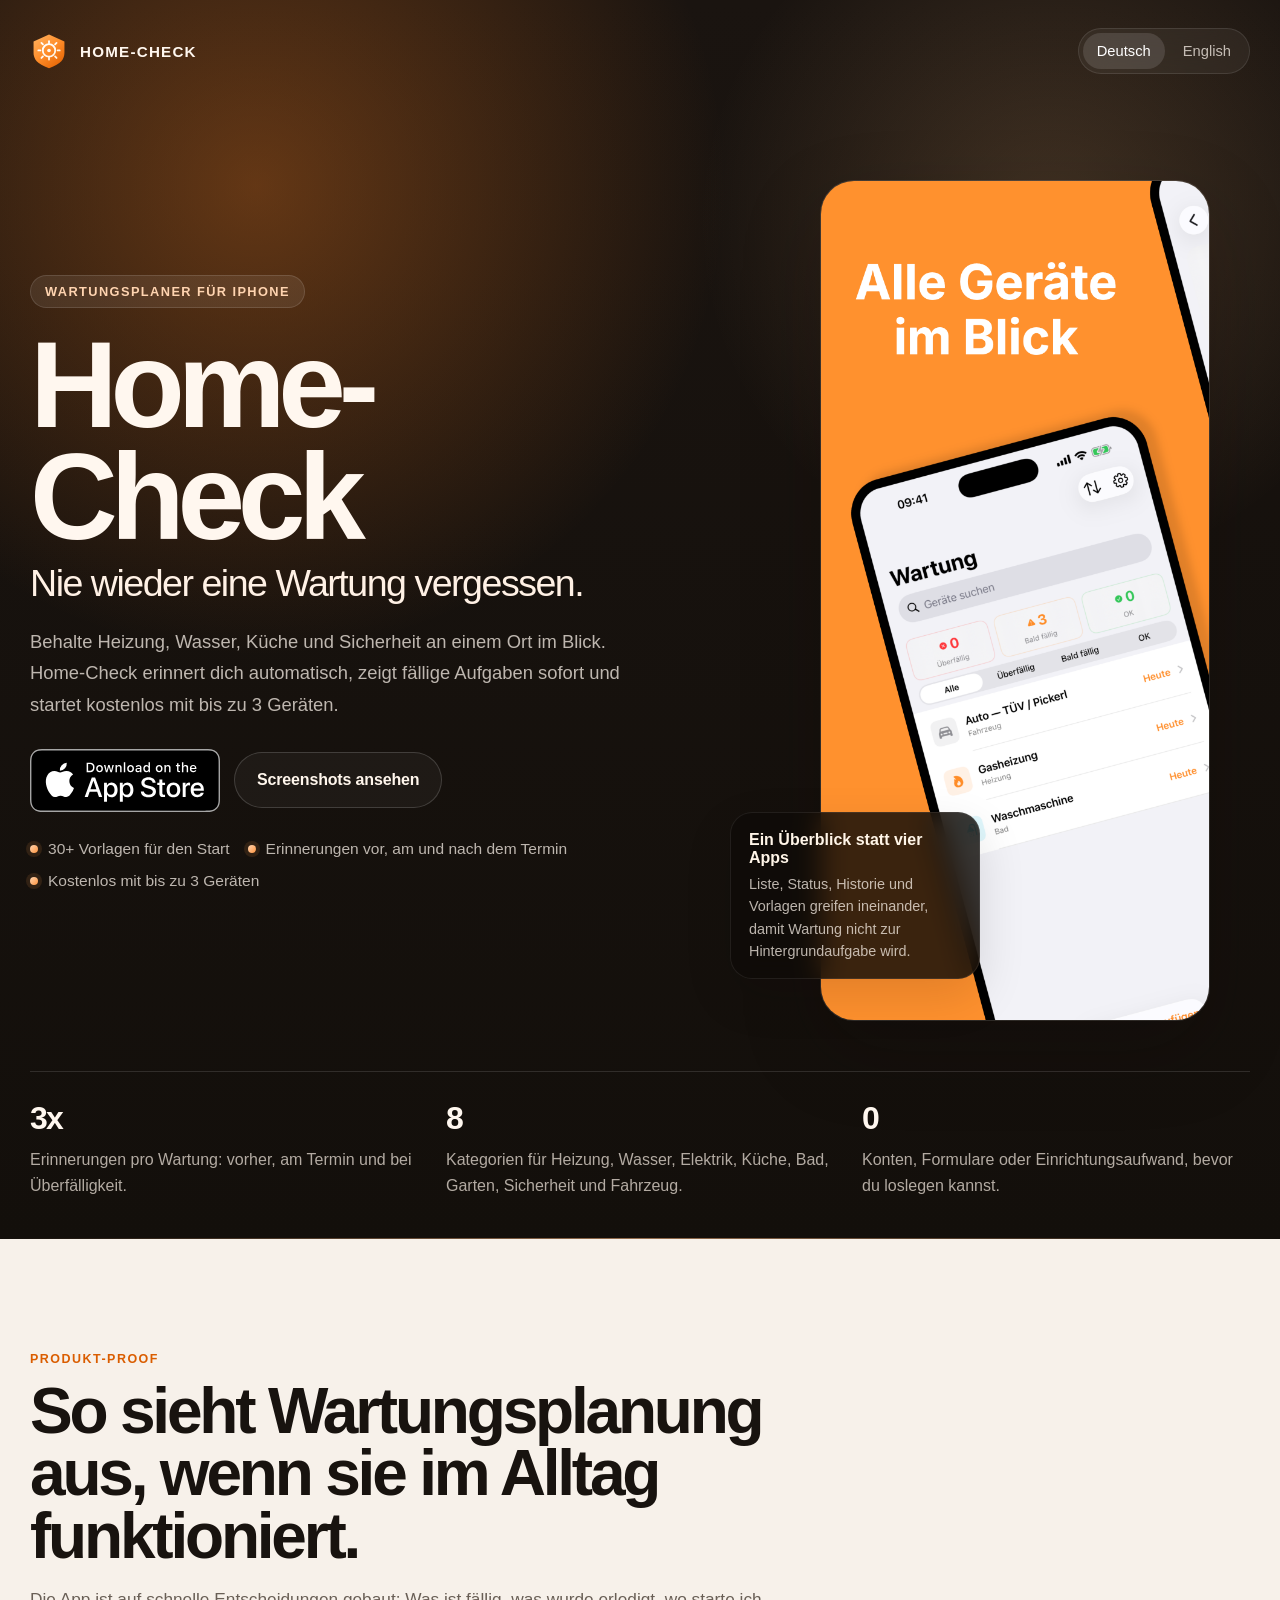
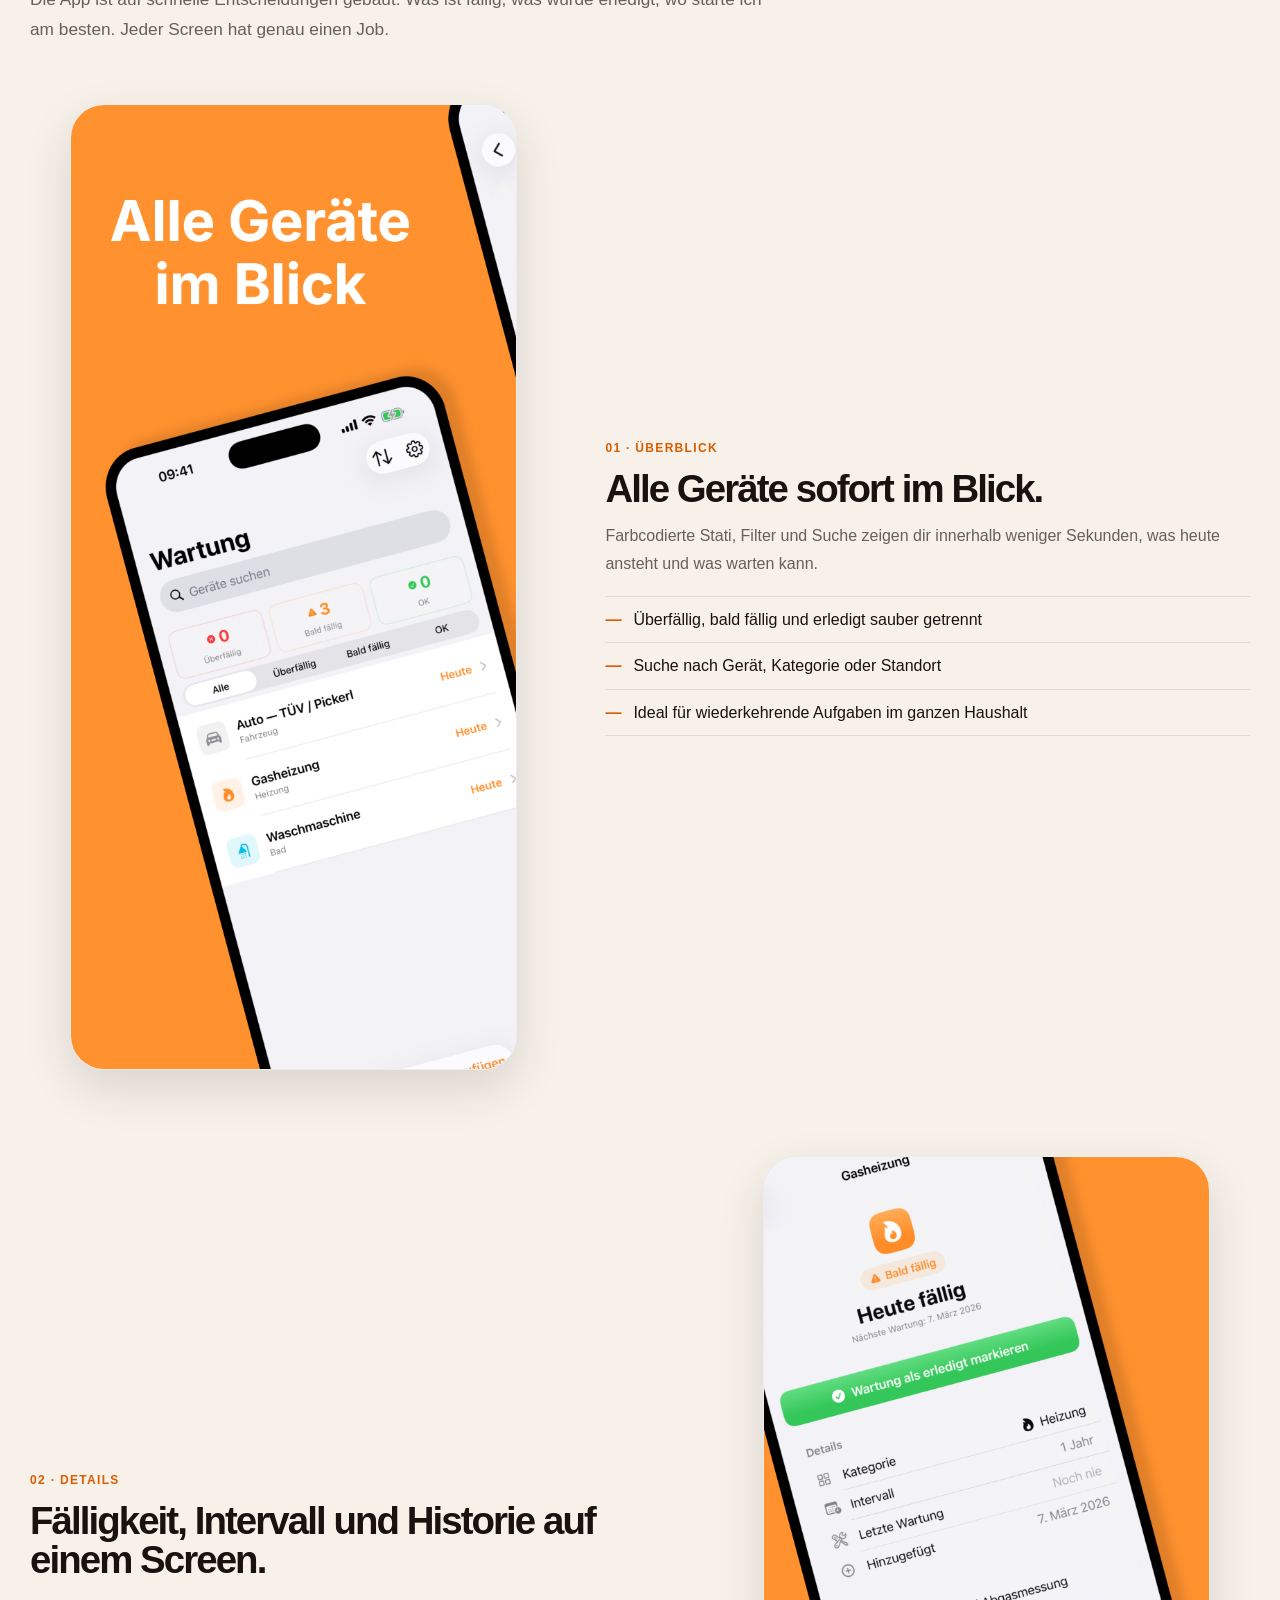
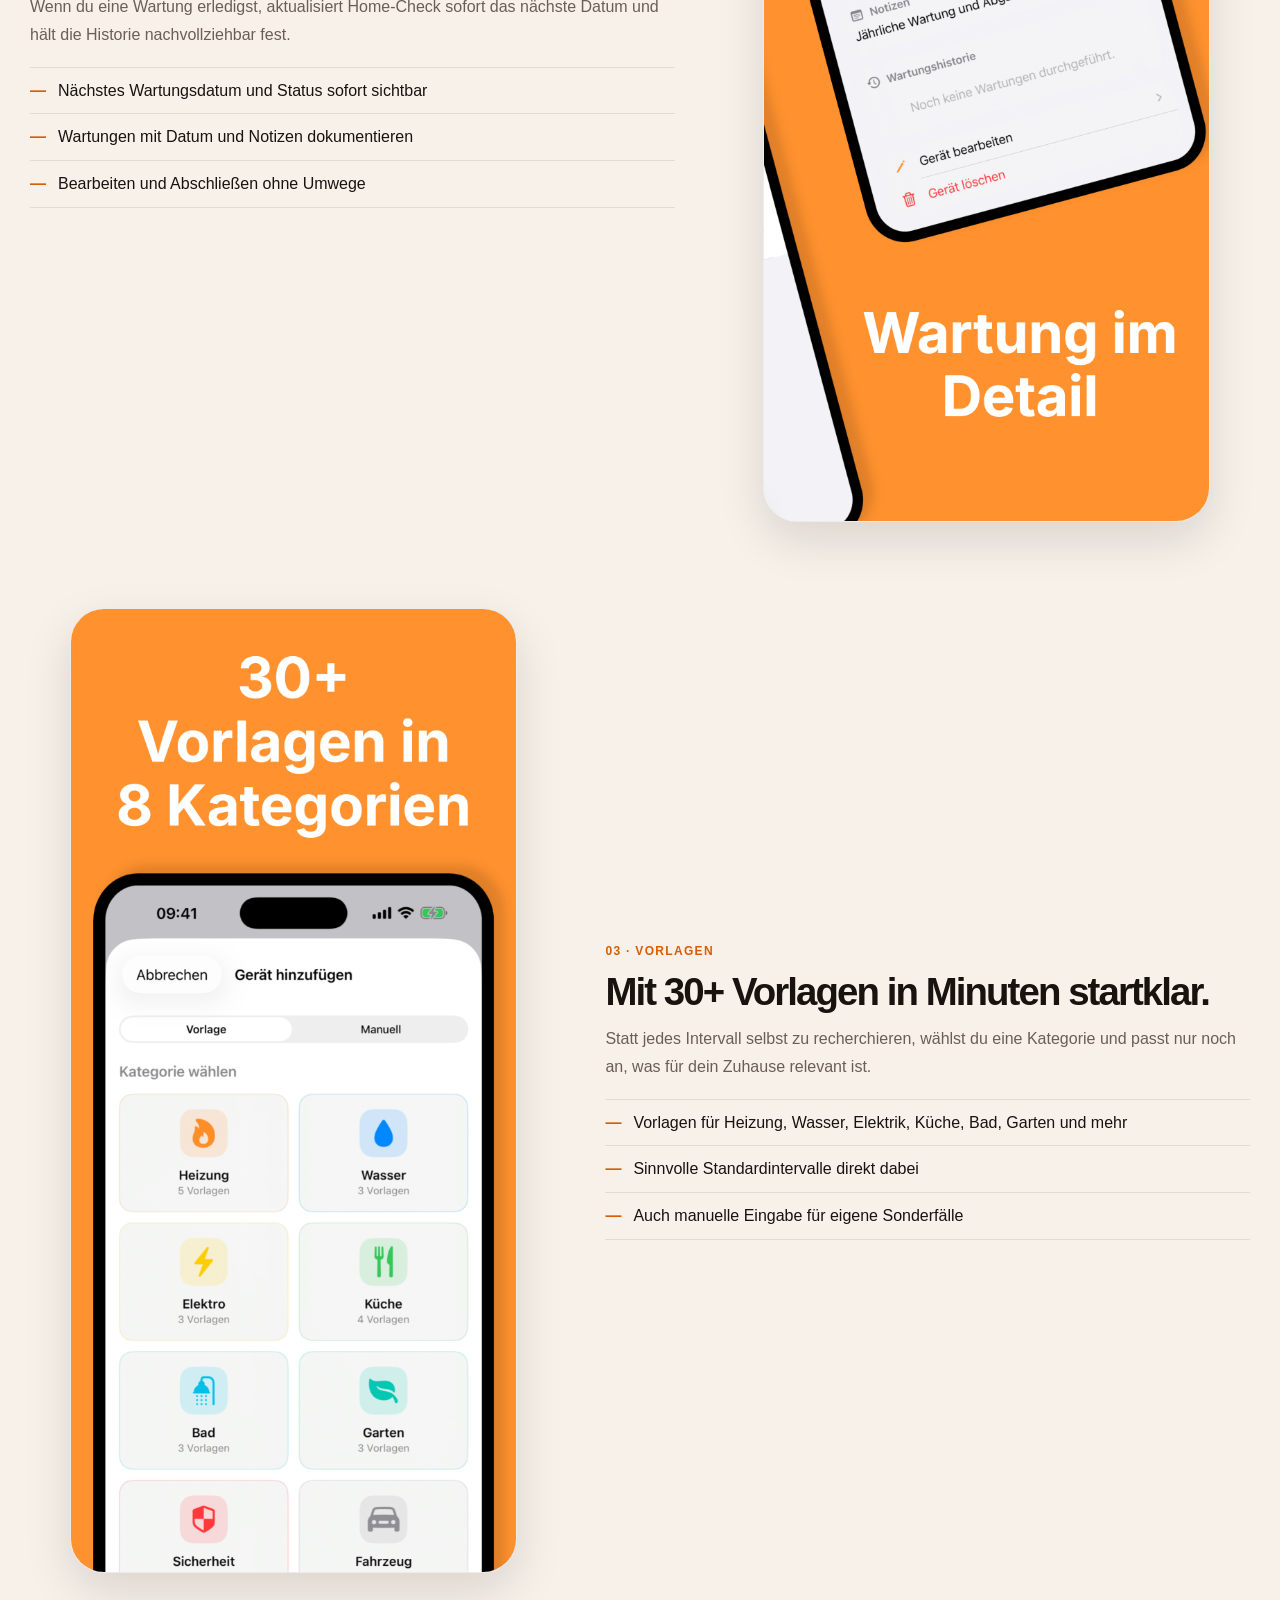
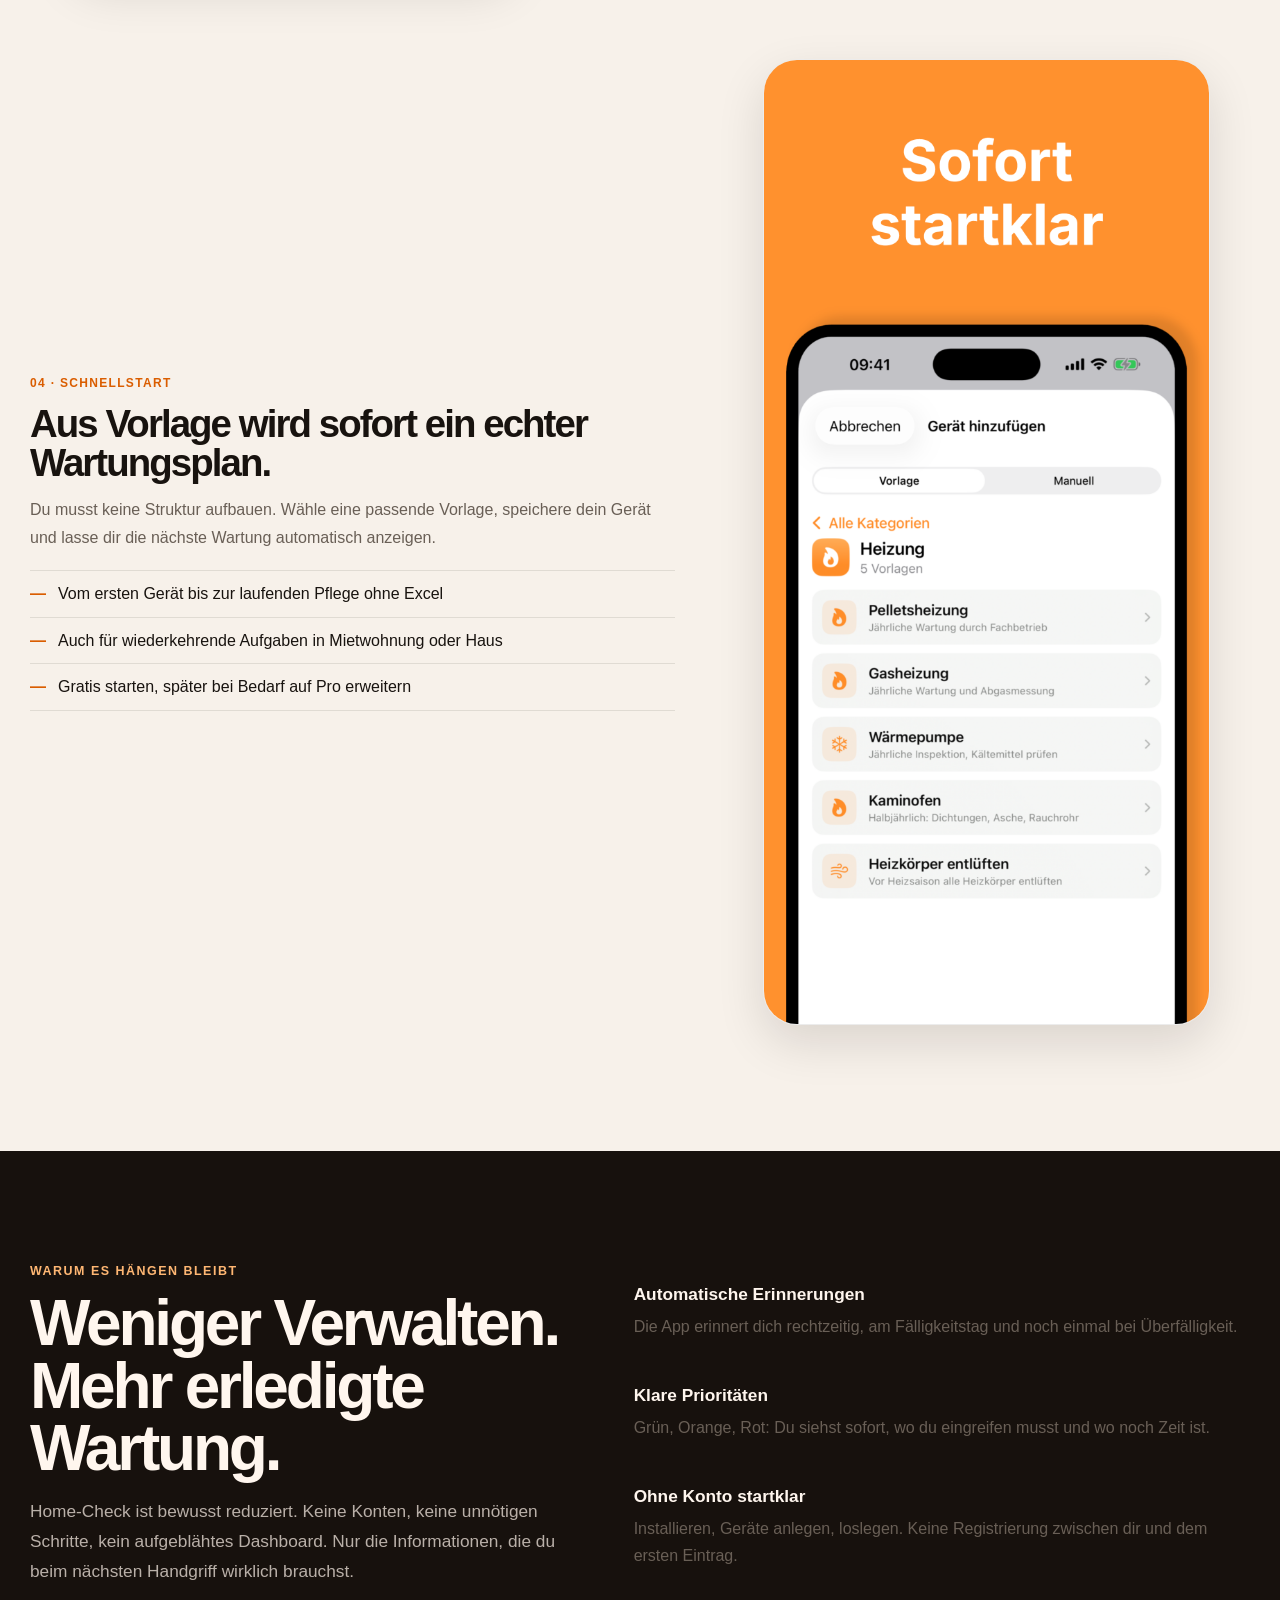
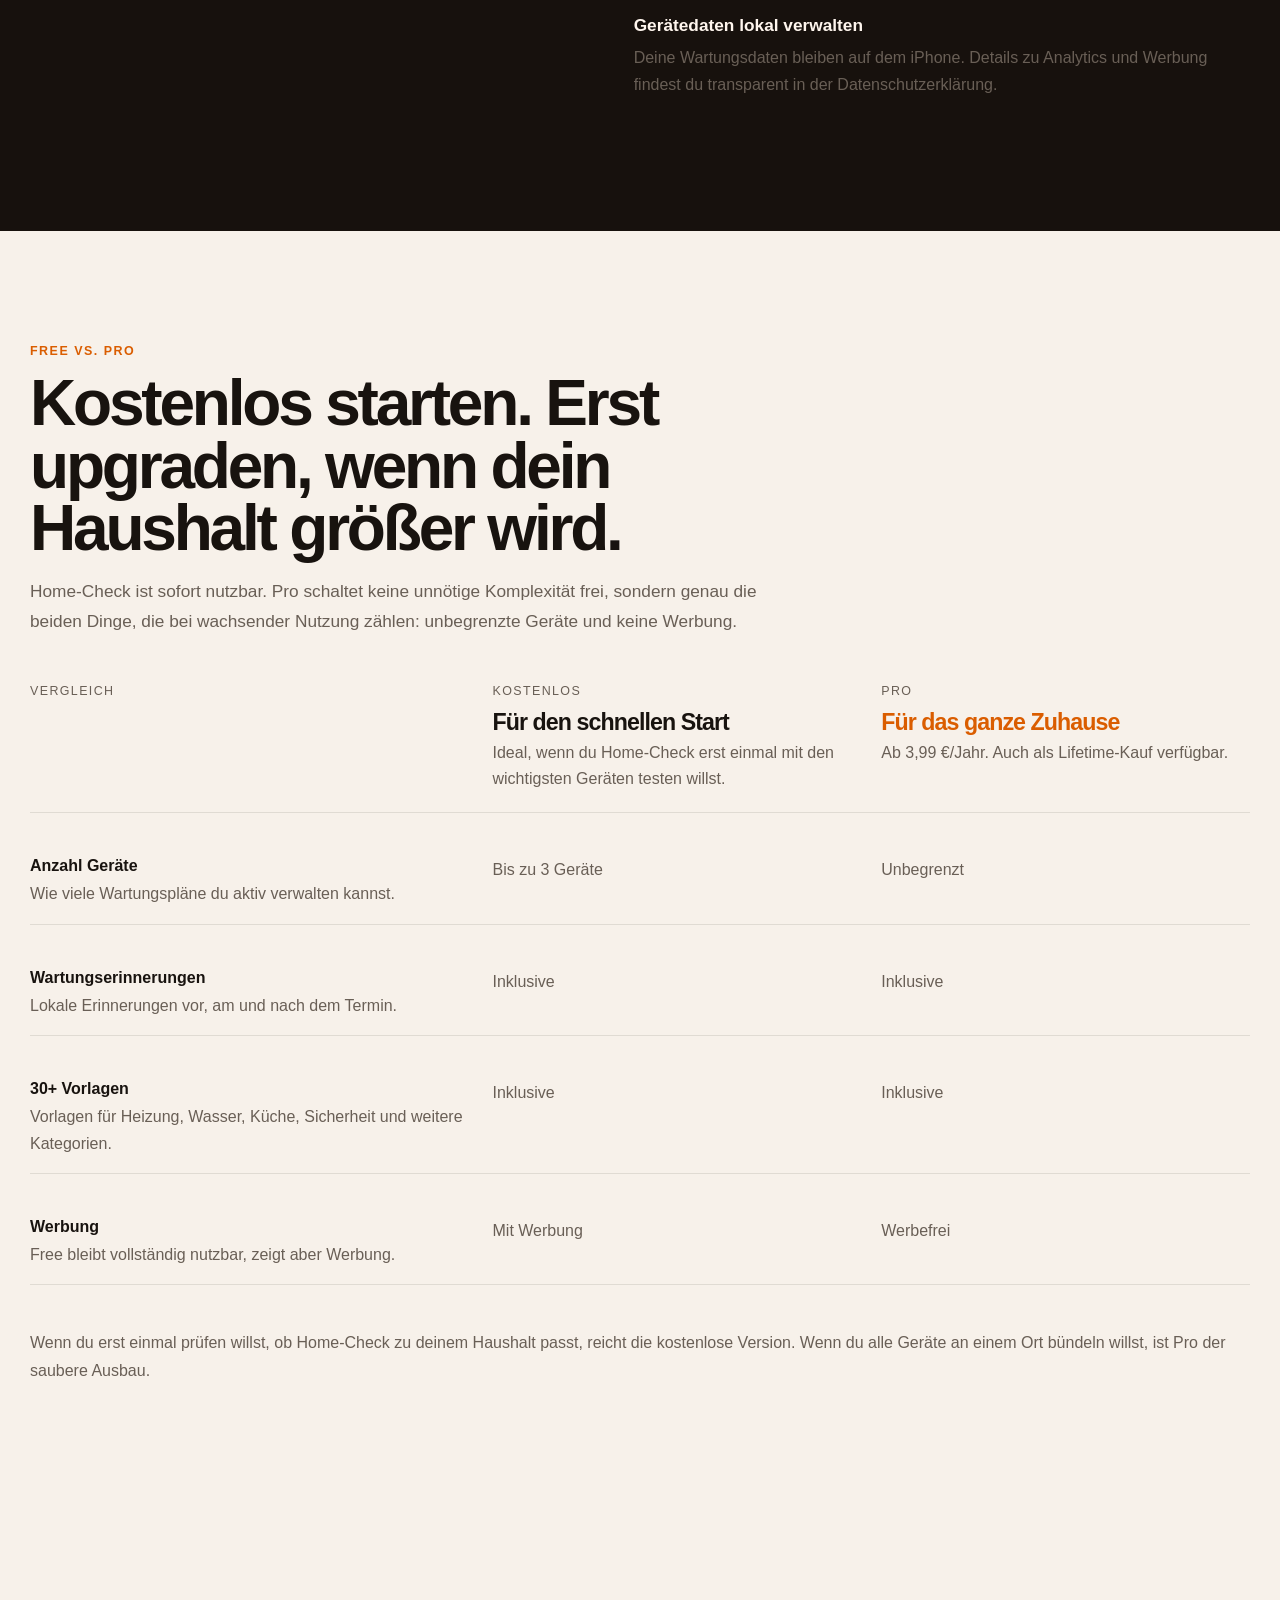
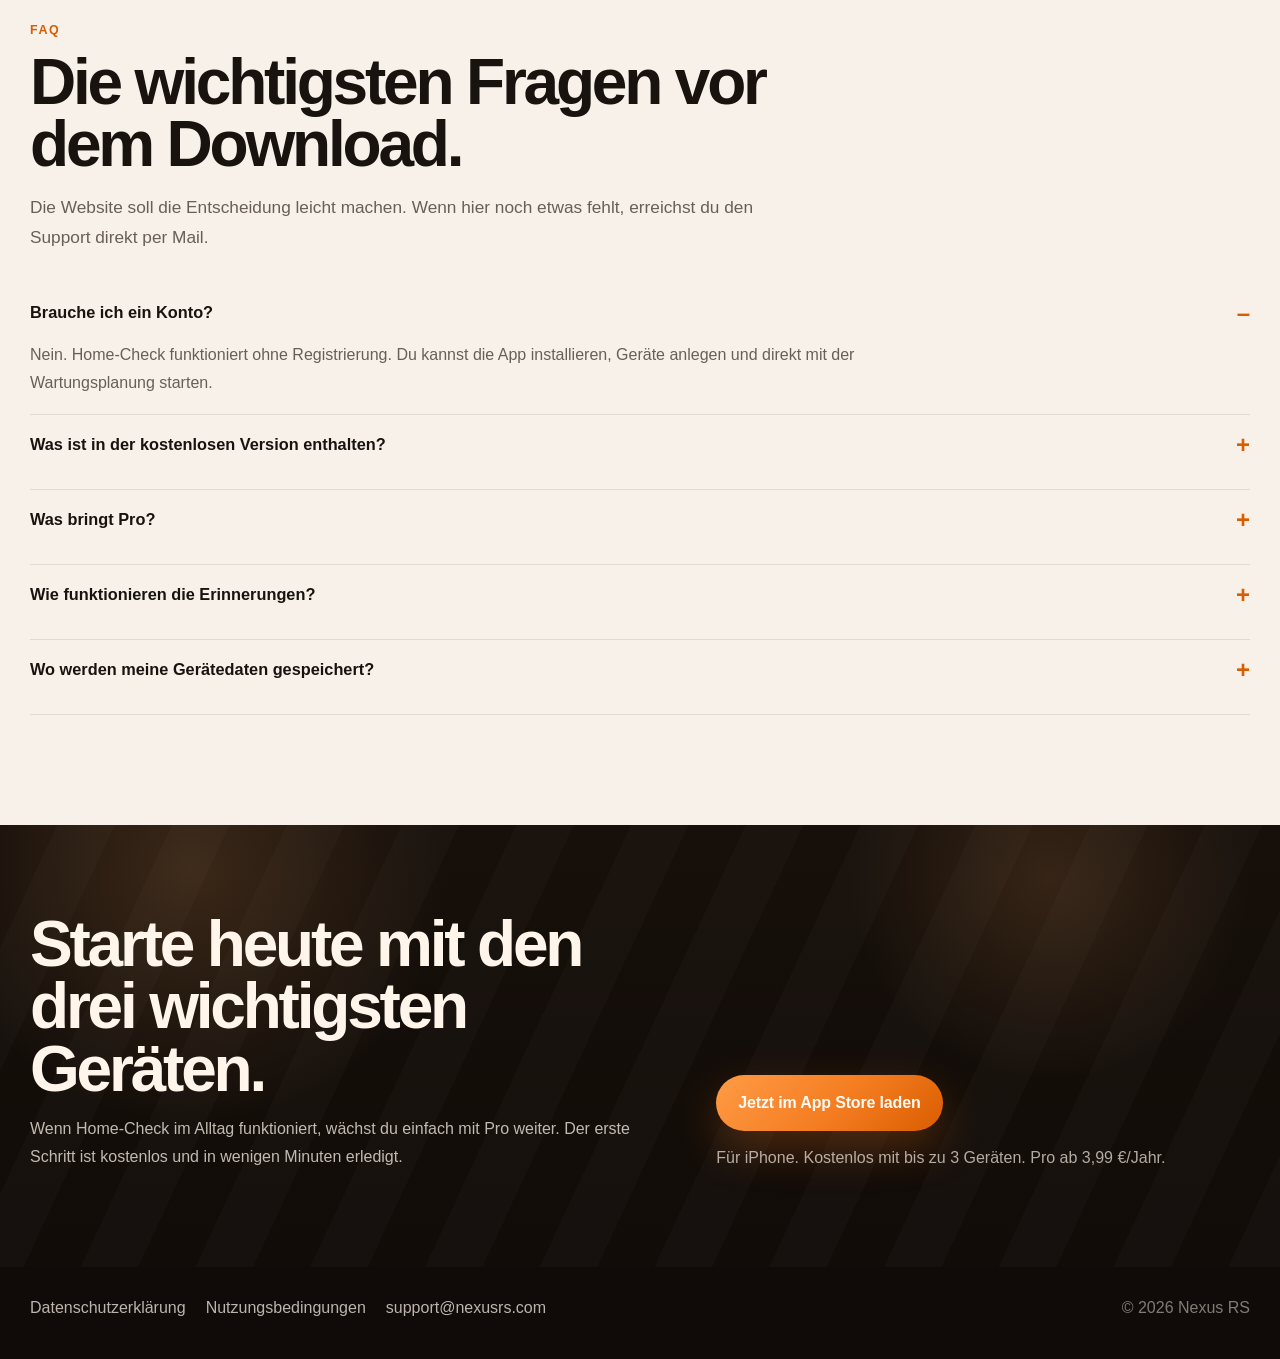
==== commit 712d13c9: "Refine hero layout and badge CTA" ====
--- a/index.html
+++ b/index.html
@@ -83,7 +83,9 @@
           <p class="hero-statement">Nie wieder eine Wartung vergessen.</p>
           <p class="lede">Behalte Heizung, Wasser, Küche und Sicherheit an einem Ort im Blick. Home-Check erinnert dich automatisch, zeigt fällige Aufgaben sofort und startet kostenlos mit bis zu 3 Geräten.</p>
           <div class="hero-actions">
-            <a class="button button-primary" href="https://apps.apple.com/app/id6759220728">Im App Store laden</a>
+            <a class="app-store-badge-link" href="https://apps.apple.com/app/id6759220728" aria-label="Im App Store laden">
+              <img class="app-store-badge" src="/assets/app-store-badge.svg" alt="">
+            </a>
             <a class="button button-secondary" href="#screenshots">Screenshots ansehen</a>
           </div>
           <ul class="hero-meta" aria-label="Wichtigste Vorteile">
@@ -95,14 +97,8 @@
 
         <div class="hero-visual" aria-hidden="true" data-reveal>
           <div class="poster-stack">
-            <figure class="poster poster-main">
+            <figure class="poster poster-single">
               <img src="/assets/screenshots/de-overview.png" alt="">
-            </figure>
-            <figure class="poster poster-secondary">
-              <img src="/assets/screenshots/de-detail.png" alt="">
-            </figure>
-            <figure class="poster poster-tertiary">
-              <img src="/assets/screenshots/de-categories.png" alt="">
             </figure>
             <div class="poster-note">
               <strong>Ein Überblick statt vier Apps</strong>
--- a/assets/styles.css
+++ b/assets/styles.css
@@ -188,8 +188,27 @@
 .hero-actions {
   display: flex;
   flex-wrap: wrap;
+  align-items: center;
   gap: 14px;
   margin-bottom: 28px;
+}
+
+.app-store-badge-link {
+  display: inline-flex;
+  width: min(190px, 100%);
+  line-height: 0;
+  transition: transform 180ms ease, opacity 180ms ease;
+}
+
+.app-store-badge-link:hover {
+  transform: translateY(-2px);
+  opacity: 0.96;
+}
+
+.app-store-badge {
+  display: block;
+  width: 100%;
+  height: auto;
 }
 
 .button {
@@ -255,8 +274,9 @@
 
 .poster-stack {
   position: relative;
-  width: min(560px, 100%);
+  width: min(520px, 100%);
   margin-left: auto;
+  padding-top: 36px;
 }
 
 .poster {
@@ -274,31 +294,17 @@
   object-fit: cover;
 }
 
-.poster-main {
-  width: 74%;
-  top: 0;
-  right: 0;
-  transform: rotate(5deg);
-}
-
-.poster-secondary {
-  width: 44%;
-  top: 120px;
-  left: 0;
-  transform: rotate(-9deg);
-}
-
-.poster-tertiary {
-  width: 50%;
-  right: 58px;
-  bottom: 0;
-  transform: rotate(-2deg);
+.poster-single {
+  position: relative;
+  width: min(390px, 78%);
+  margin-left: auto;
+  transform: rotate(0);
 }
 
 .poster-note {
   position: absolute;
-  left: 24px;
-  bottom: 36px;
+  left: 0;
+  bottom: 42px;
   z-index: 2;
   width: min(250px, 48%);
   padding: 18px 18px 16px;
@@ -745,7 +751,7 @@
   }
 
   .hero-visual {
-    min-height: 620px;
+    min-height: 560px;
   }
 
   .poster-stack {
@@ -786,25 +792,11 @@
   }
 
   .hero-visual {
-    min-height: 520px;
-  }
-
-  .poster-main {
-    width: 78%;
-  }
-
-  .poster-secondary {
-    width: 47%;
-    top: 88px;
-  }
-
-  .poster-tertiary {
-    width: 56%;
-    right: 24px;
+    min-height: 500px;
   }
 
   .poster-note {
-    width: 58%;
+    width: min(280px, 56%);
     left: 12px;
     bottom: 20px;
   }
@@ -834,13 +826,17 @@
     width: 100%;
   }
 
+  .app-store-badge-link {
+    width: min(190px, 100%);
+  }
+
   .hero-actions,
   .cta-actions {
     width: 100%;
   }
 
   .hero-visual {
-    min-height: 420px;
+    min-height: 0;
   }
 
   .poster {
@@ -855,23 +851,10 @@
     margin-top: 26px;
   }
 
-  .poster-main {
+  .poster-single {
     position: relative;
-    right: auto;
-    transform: rotate(3deg);
-    width: 84%;
-    margin-left: auto;
-  }
-
-  .poster-secondary {
-    width: 52%;
-    top: 66px;
-  }
-
-  .poster-tertiary {
-    width: 66%;
-    right: 0;
-    bottom: 18px;
+    width: min(320px, 88%);
+    margin: 0 auto;
   }
 
   .section-head h2,
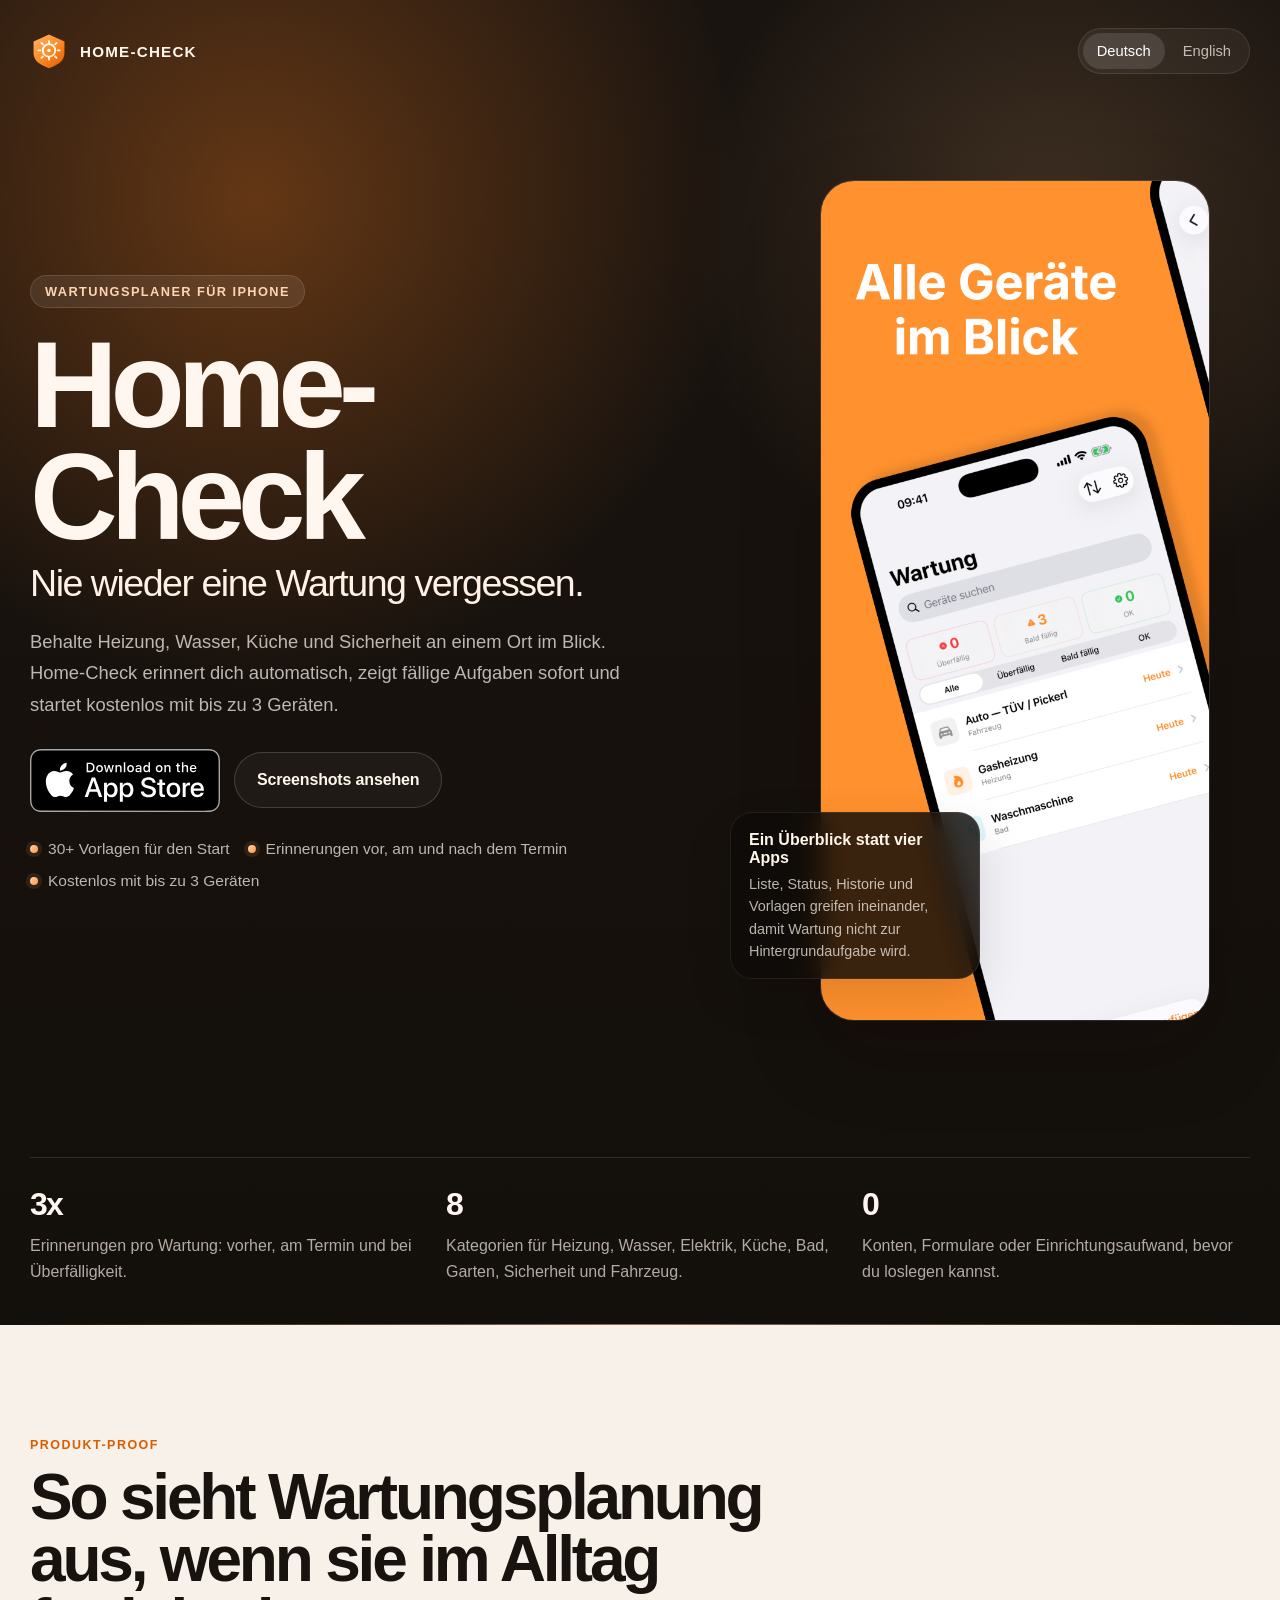
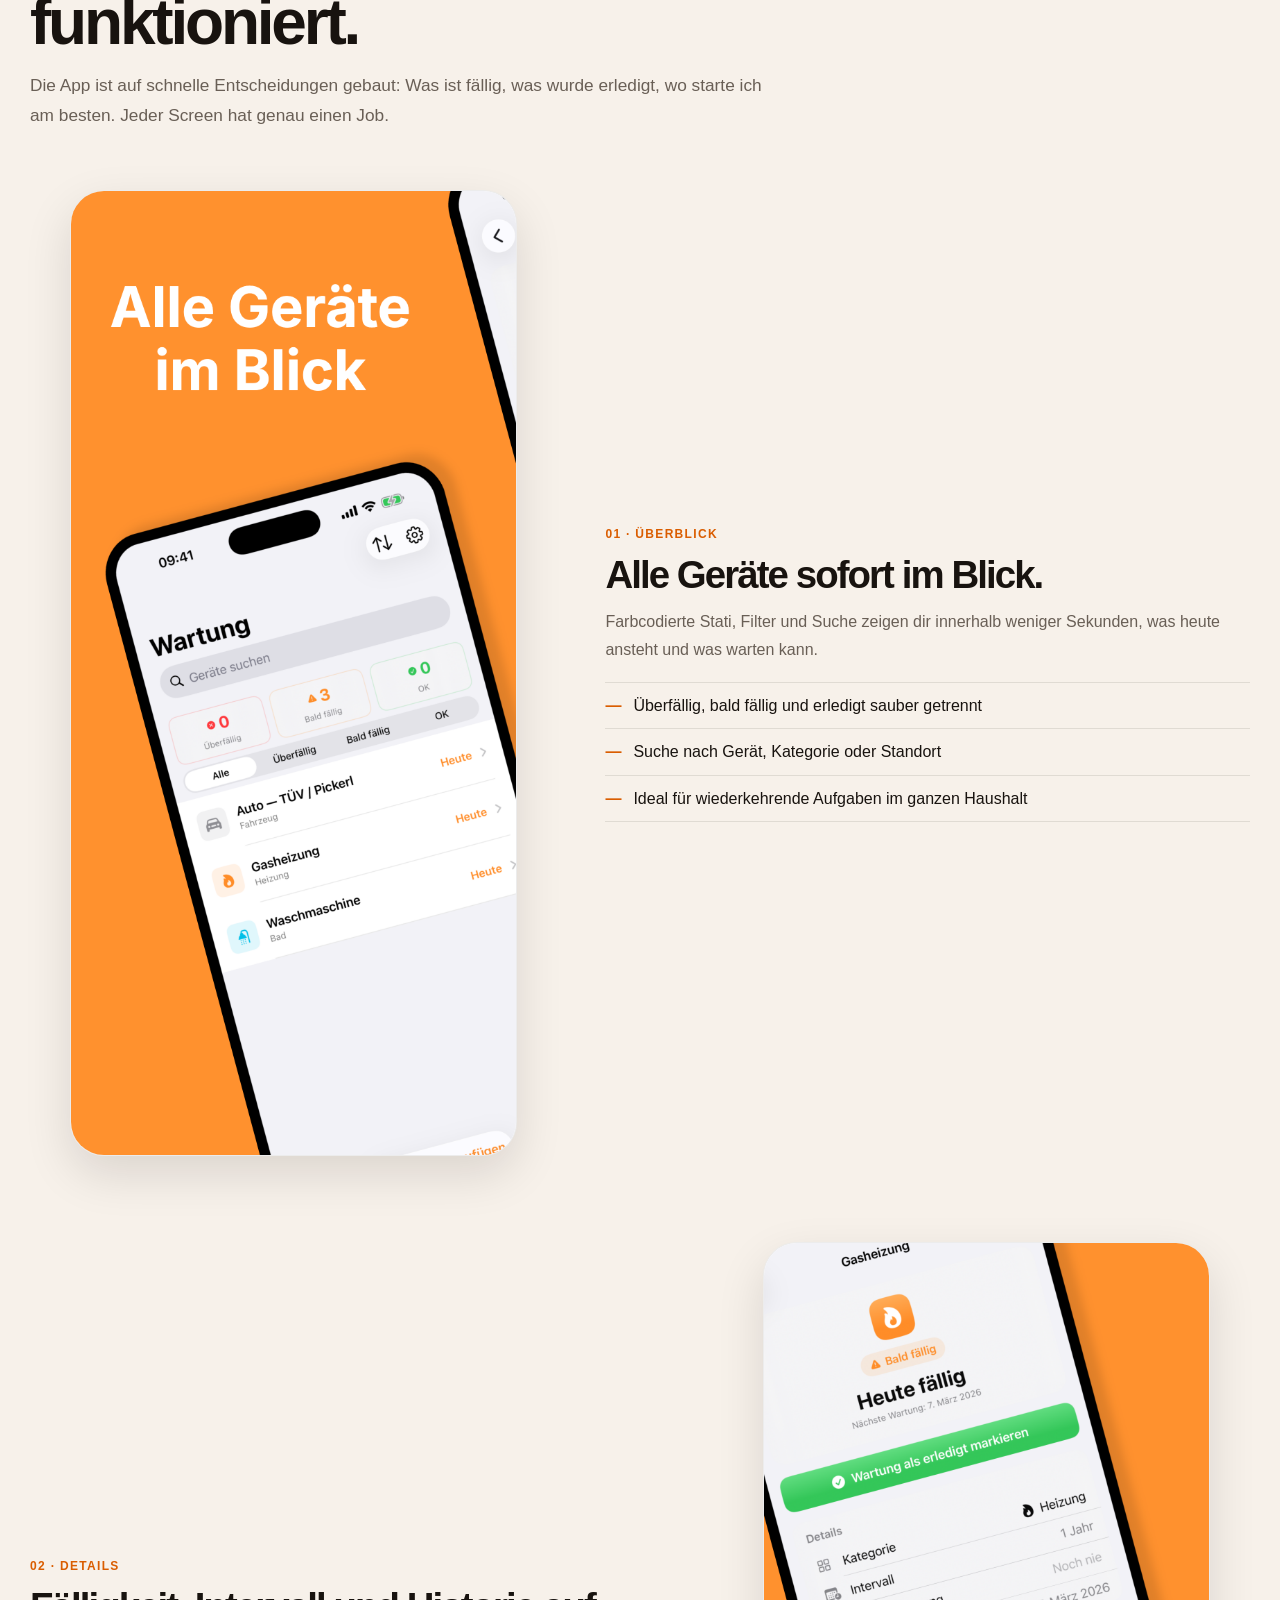
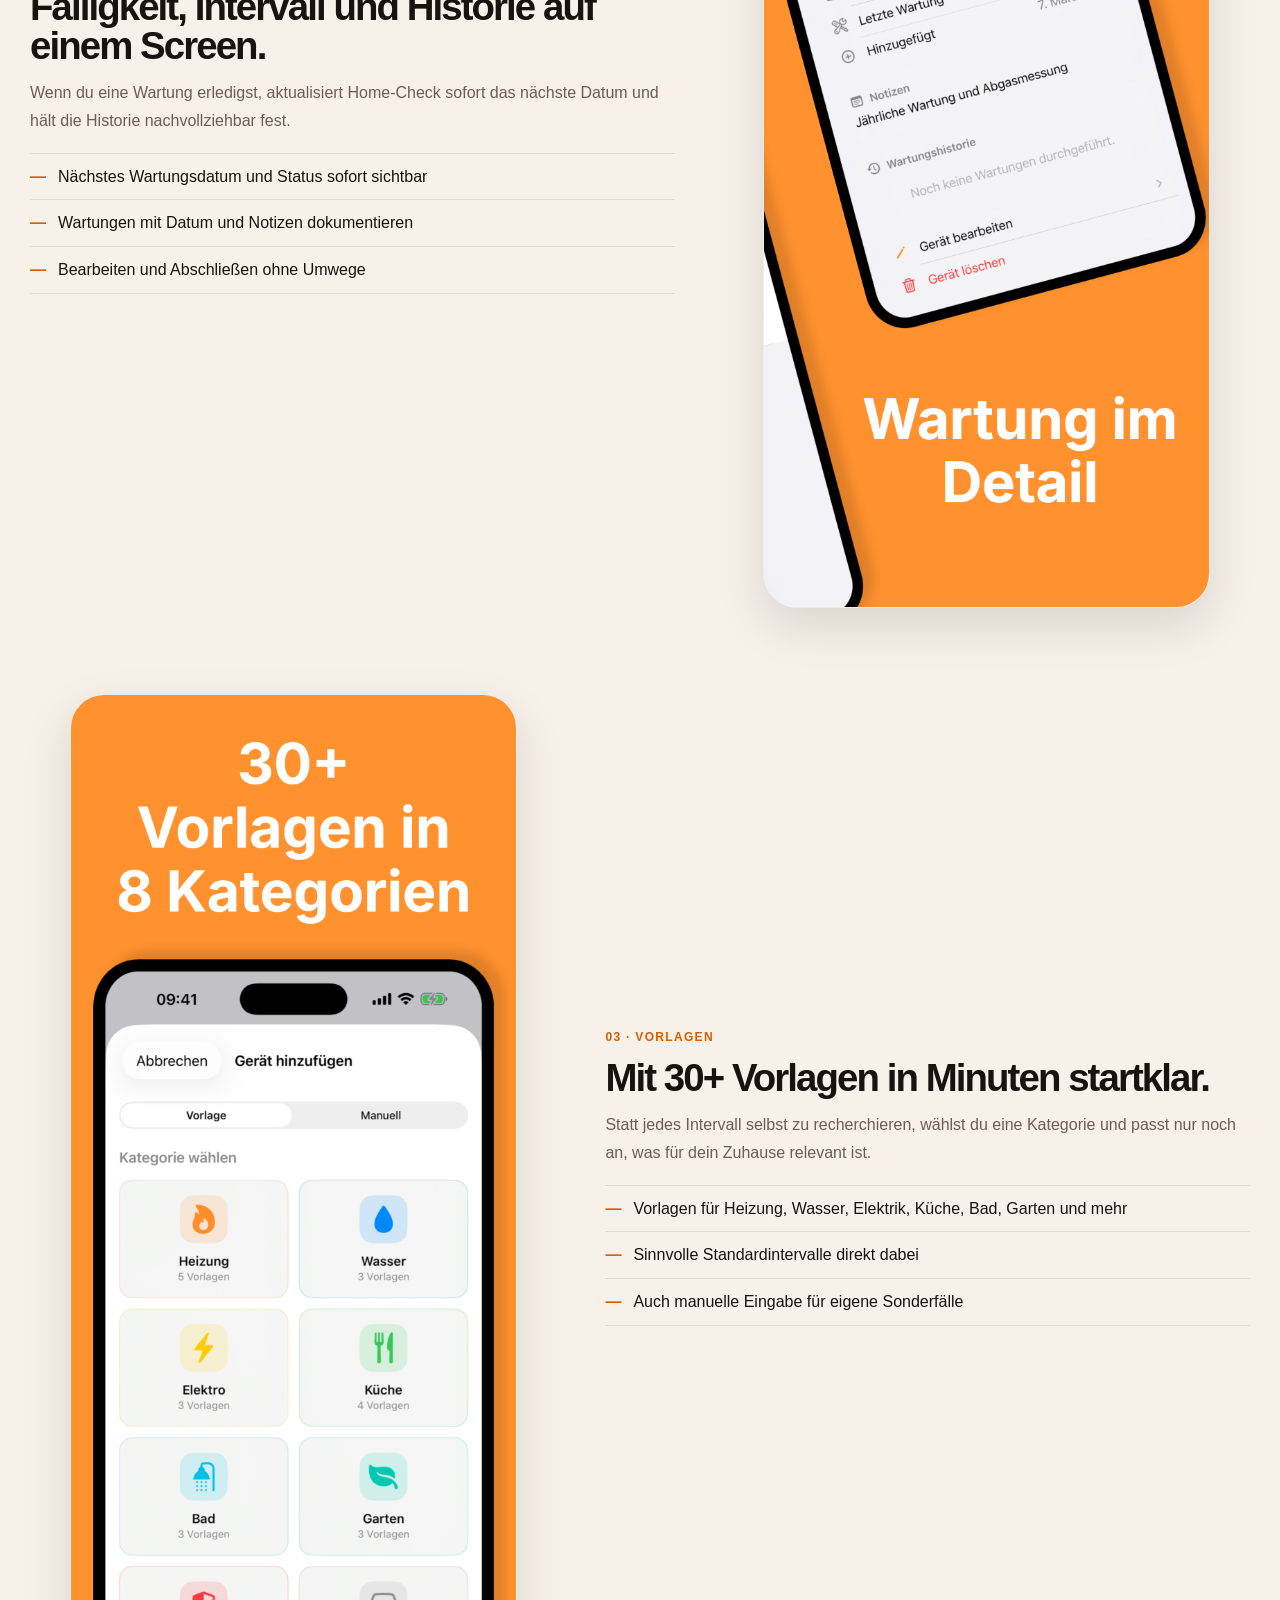
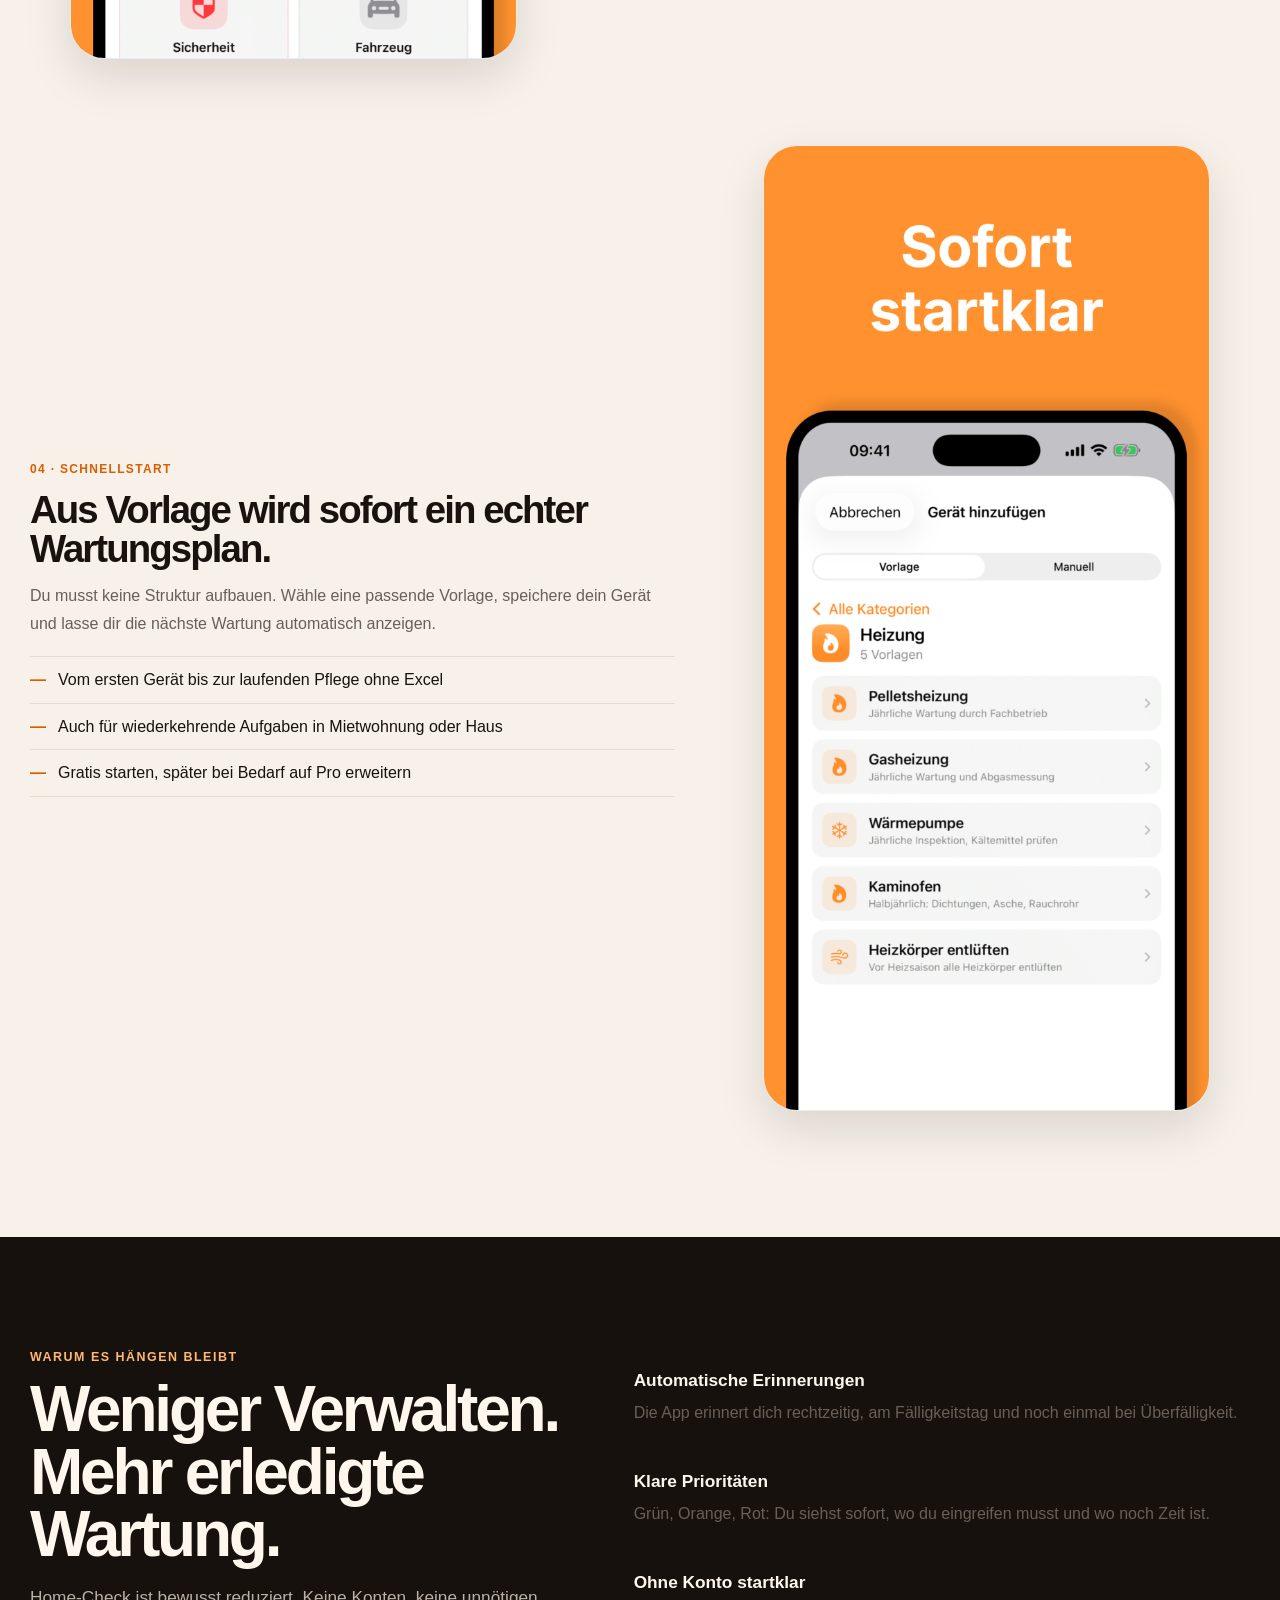
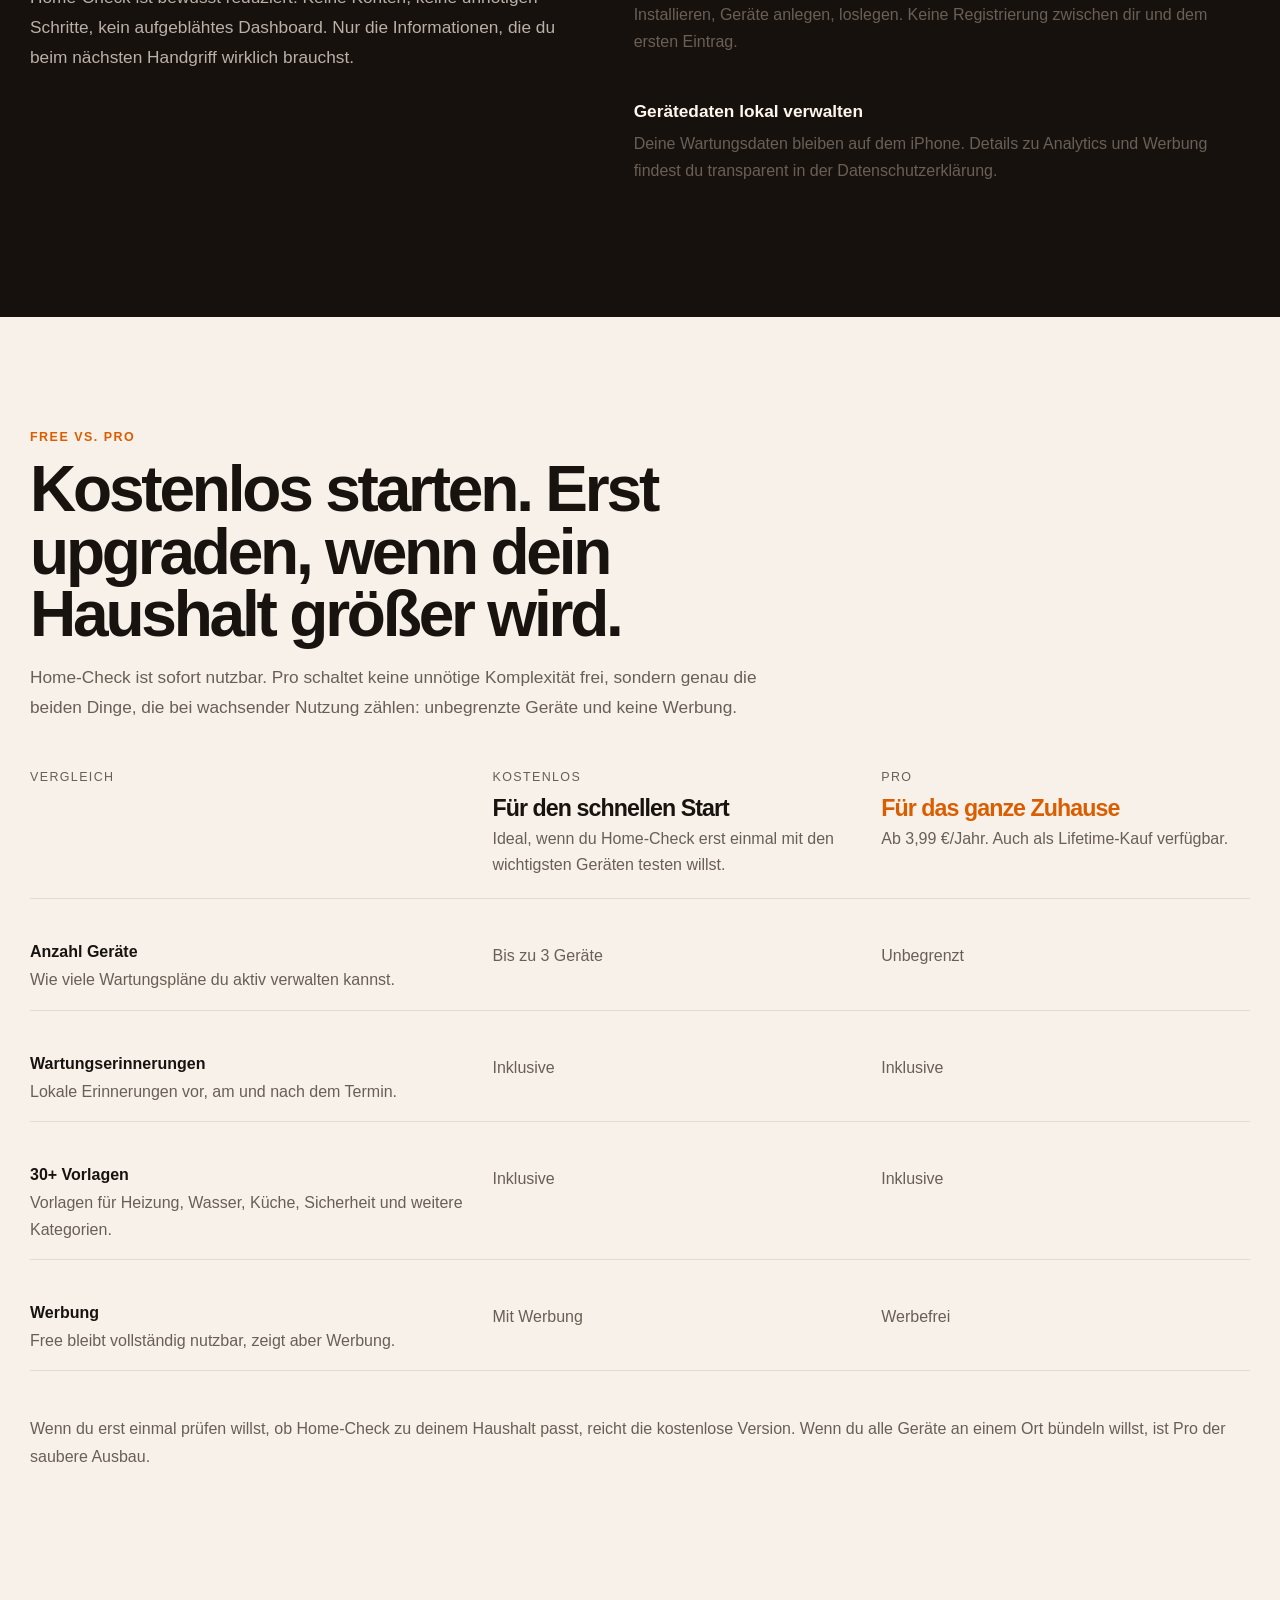
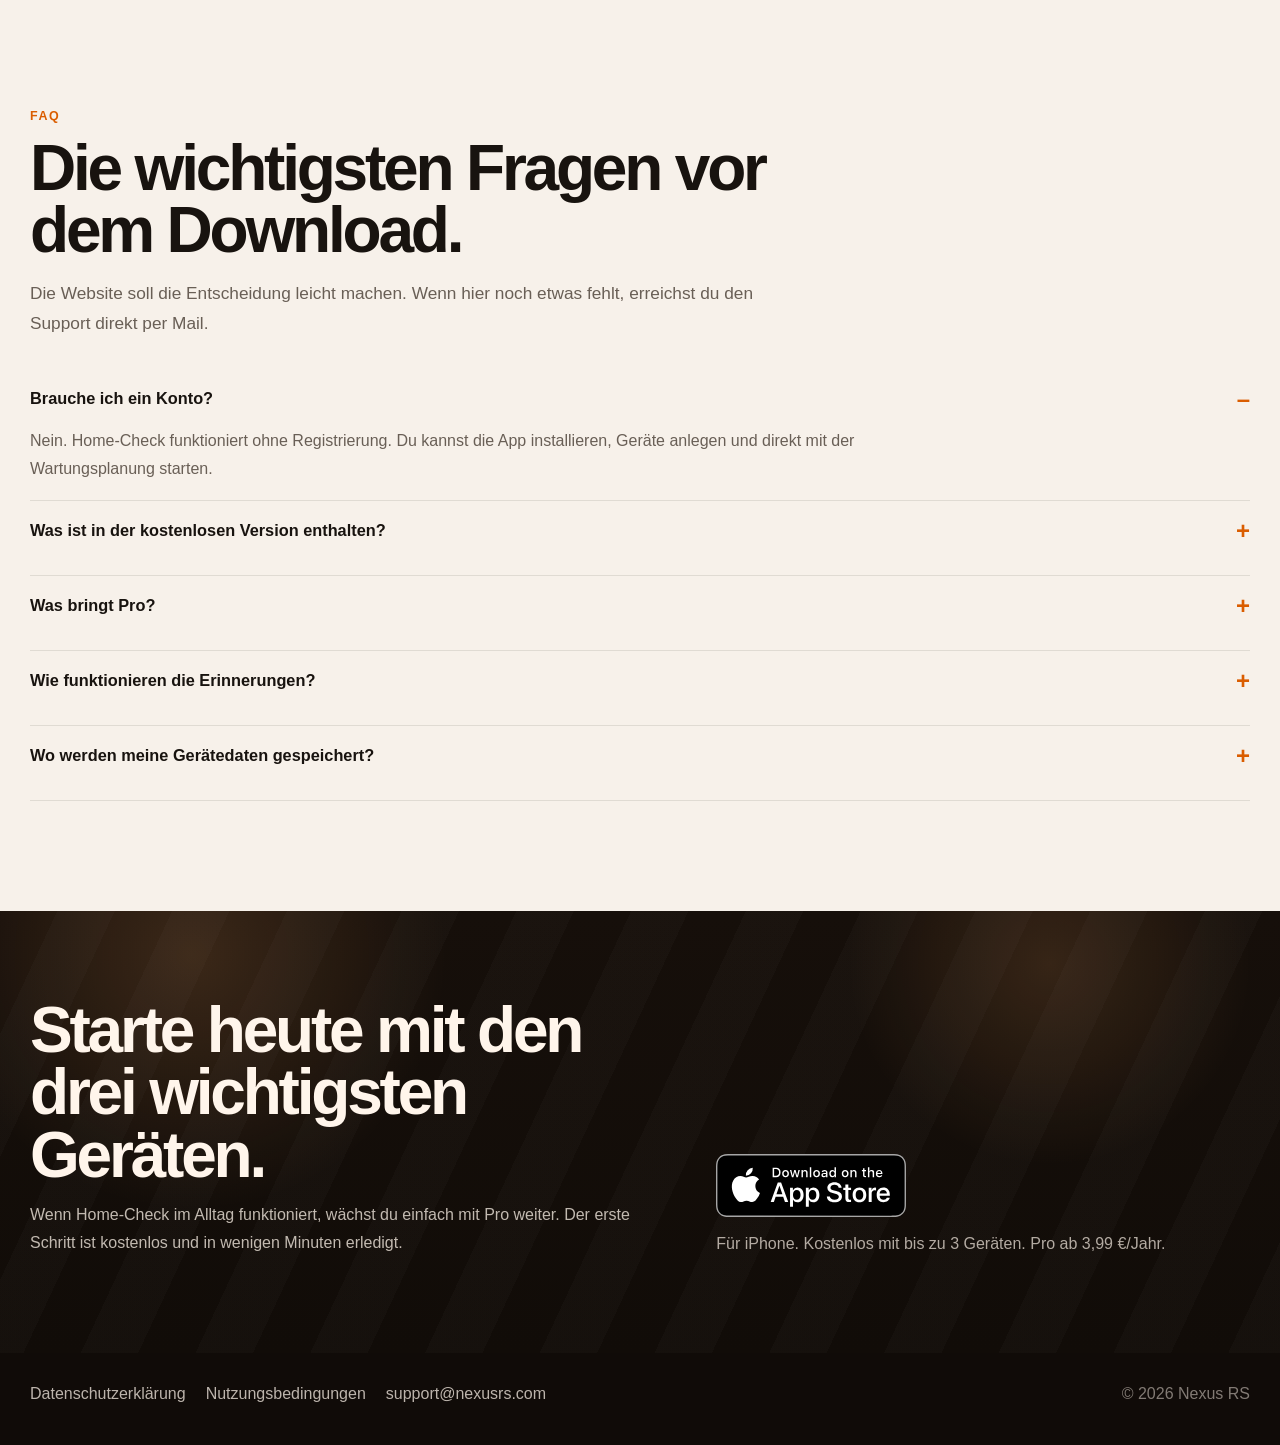
==== commit d330554f: "Adjust hero spacing and footer badge" ====
--- a/index.html
+++ b/index.html
@@ -335,7 +335,9 @@
           <p>Wenn Home-Check im Alltag funktioniert, wächst du einfach mit Pro weiter. Der erste Schritt ist kostenlos und in wenigen Minuten erledigt.</p>
         </div>
         <div class="cta-actions" data-reveal>
-          <a class="button button-primary" href="https://apps.apple.com/app/id6759220728">Jetzt im App Store laden</a>
+          <a class="app-store-badge-link" href="https://apps.apple.com/app/id6759220728" aria-label="Jetzt im App Store laden">
+            <img class="app-store-badge" src="/assets/app-store-badge.svg" alt="">
+          </a>
           <span class="hint">Für iPhone. Kostenlos mit bis zu 3 Geräten. Pro ab 3,99&nbsp;€/Jahr.</span>
         </div>
       </div>
--- a/assets/styles.css
+++ b/assets/styles.css
@@ -138,7 +138,7 @@
   gap: 48px;
   align-items: center;
   min-height: calc(100svh - 110px);
-  padding-bottom: 34px;
+  padding-bottom: 120px;
 }
 
 .eyebrow {
@@ -269,7 +269,7 @@
 
 .hero-visual {
   position: relative;
-  min-height: 720px;
+  min-height: 840px;
 }
 
 .poster-stack {
@@ -751,7 +751,7 @@
   }
 
   .hero-visual {
-    min-height: 560px;
+    min-height: 720px;
   }
 
   .poster-stack {
@@ -781,6 +781,7 @@
   .hero-grid {
     min-height: auto;
     gap: 36px;
+    padding-bottom: 72px;
   }
 
   .hero-copy h1 {
@@ -792,7 +793,7 @@
   }
 
   .hero-visual {
-    min-height: 500px;
+    min-height: 640px;
   }
 
   .poster-note {
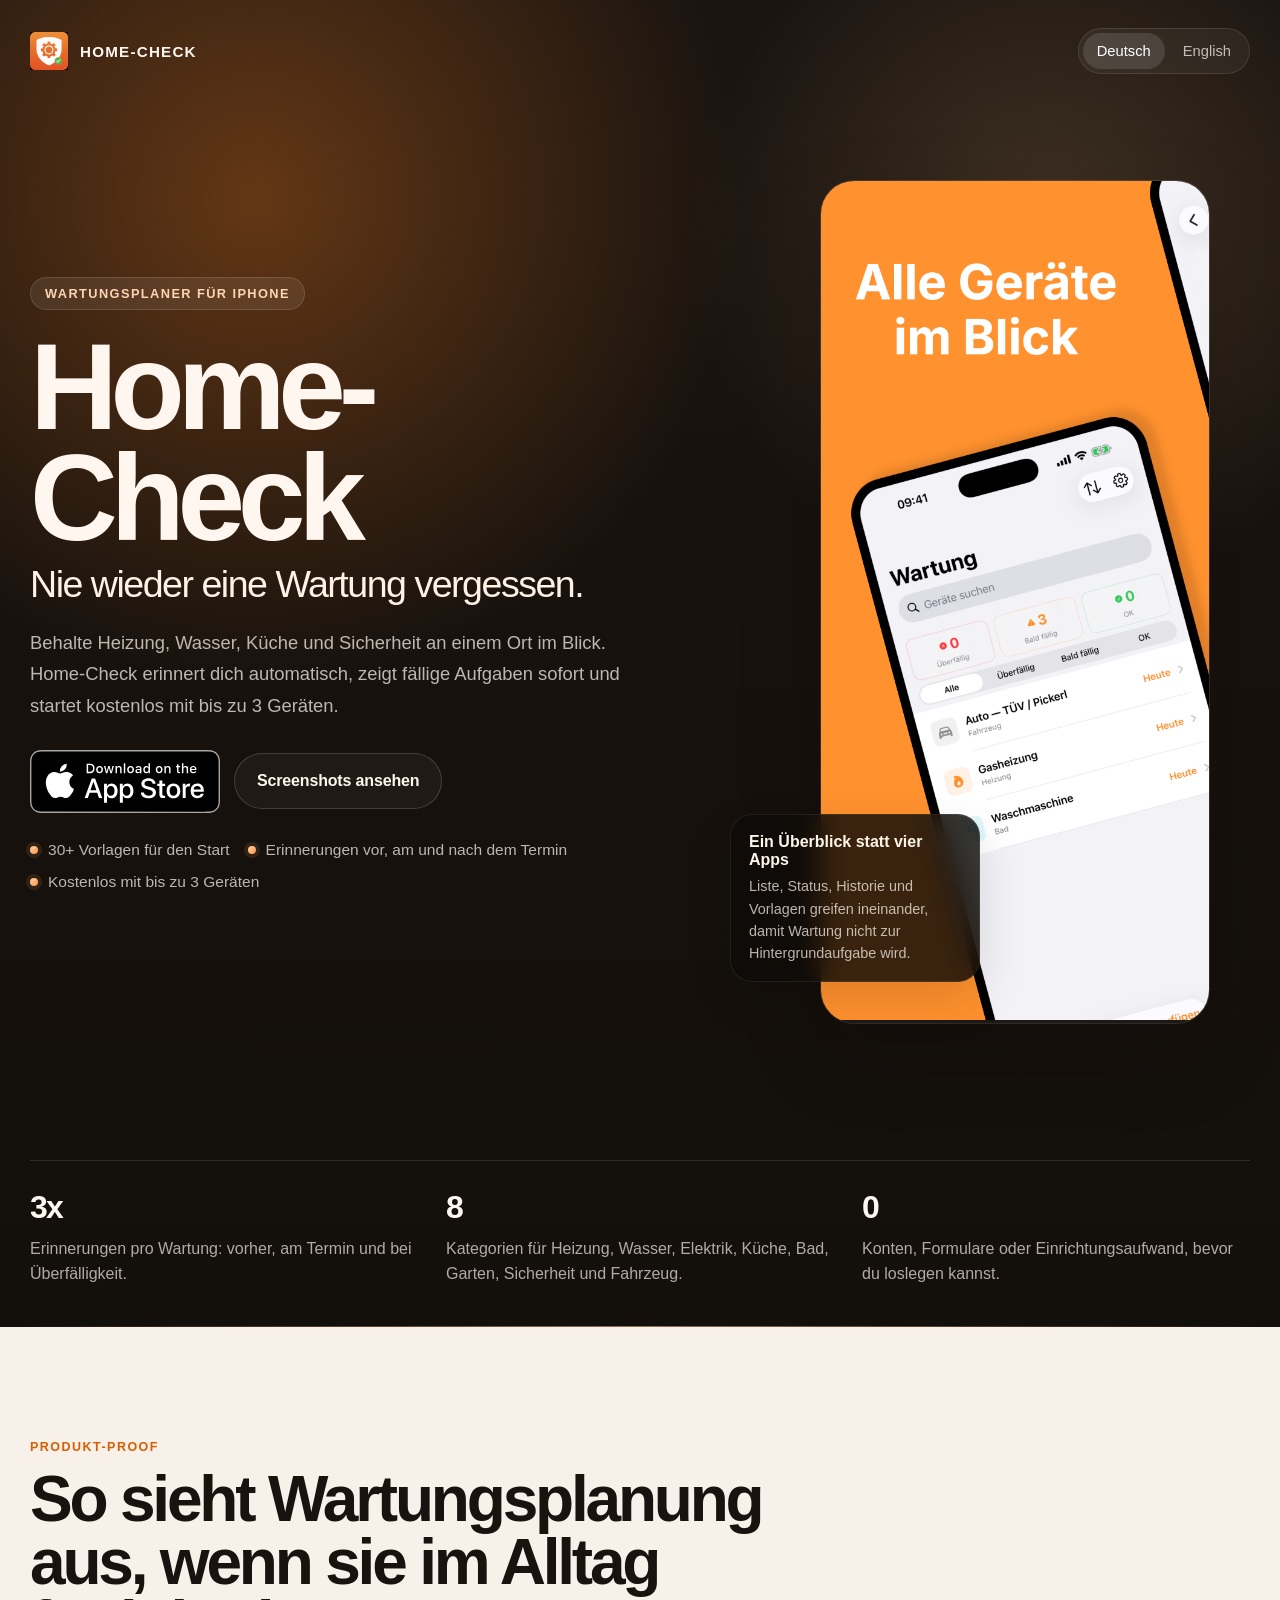
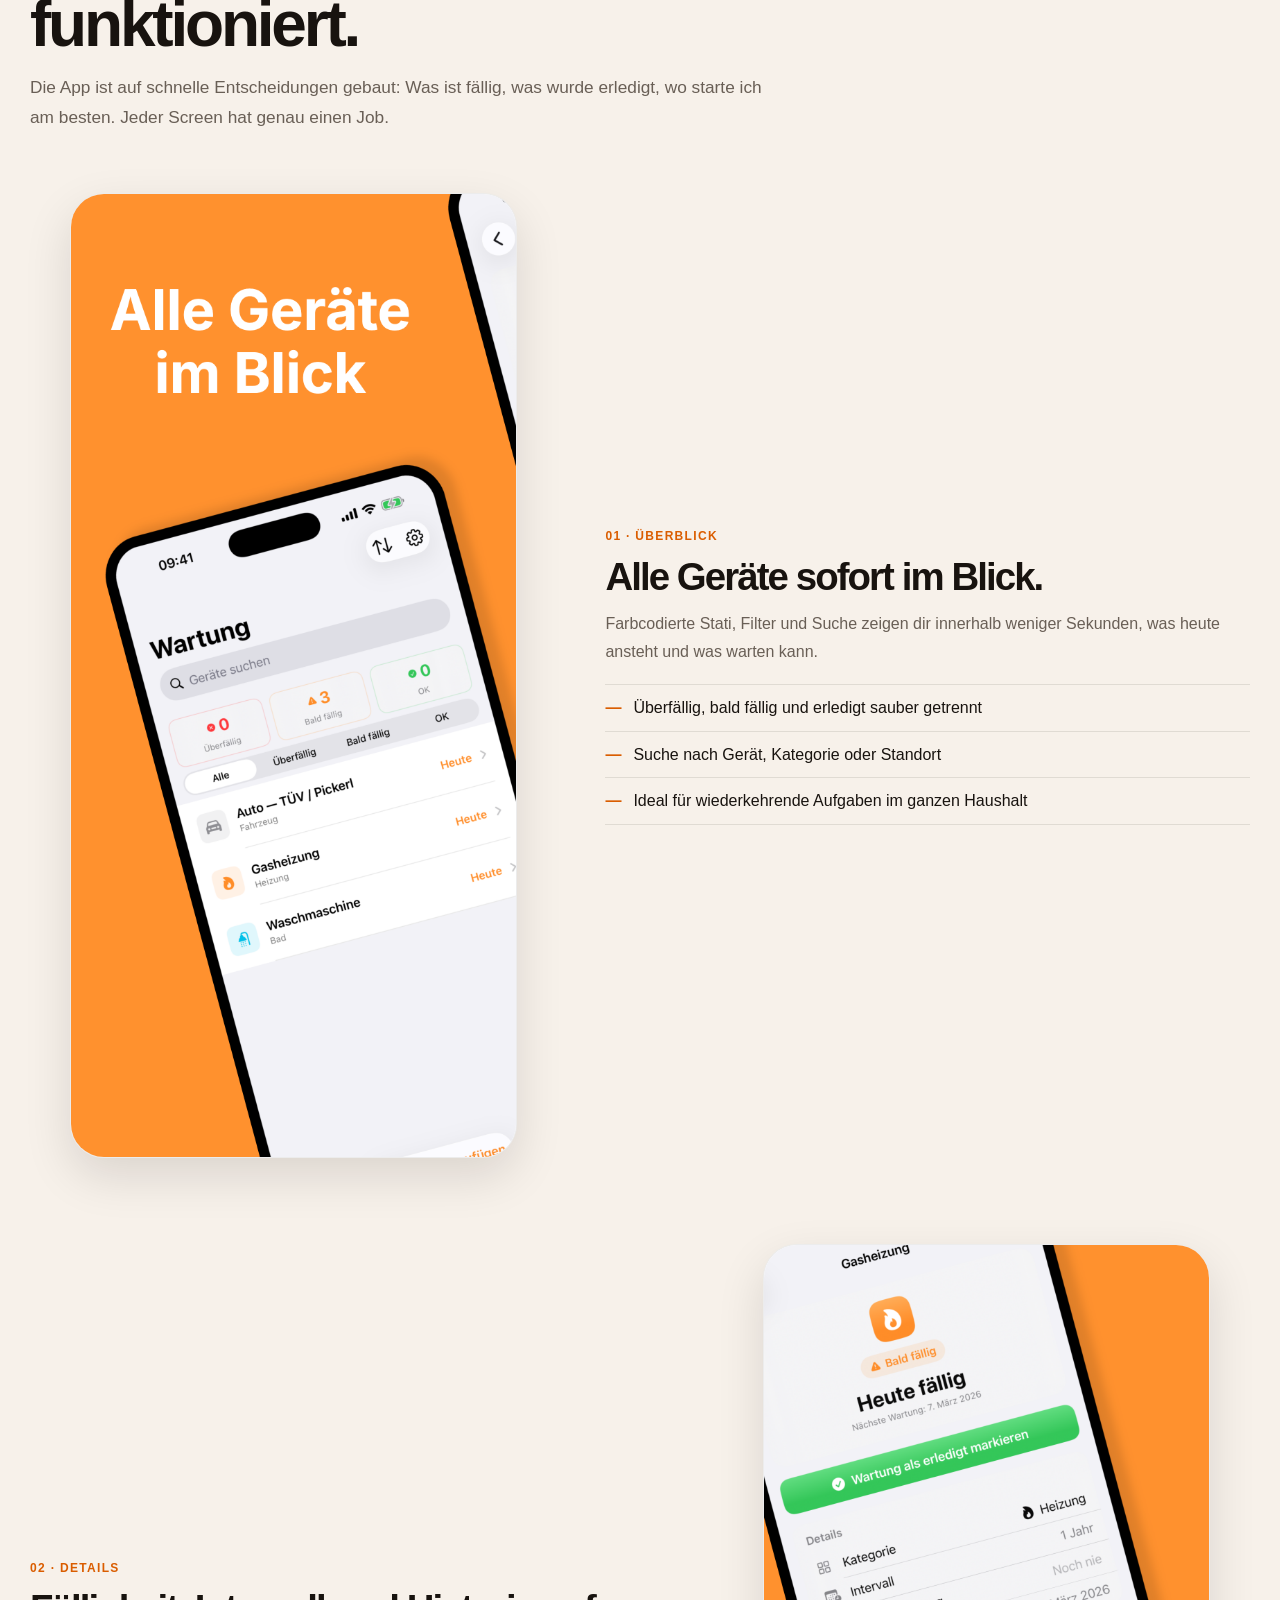
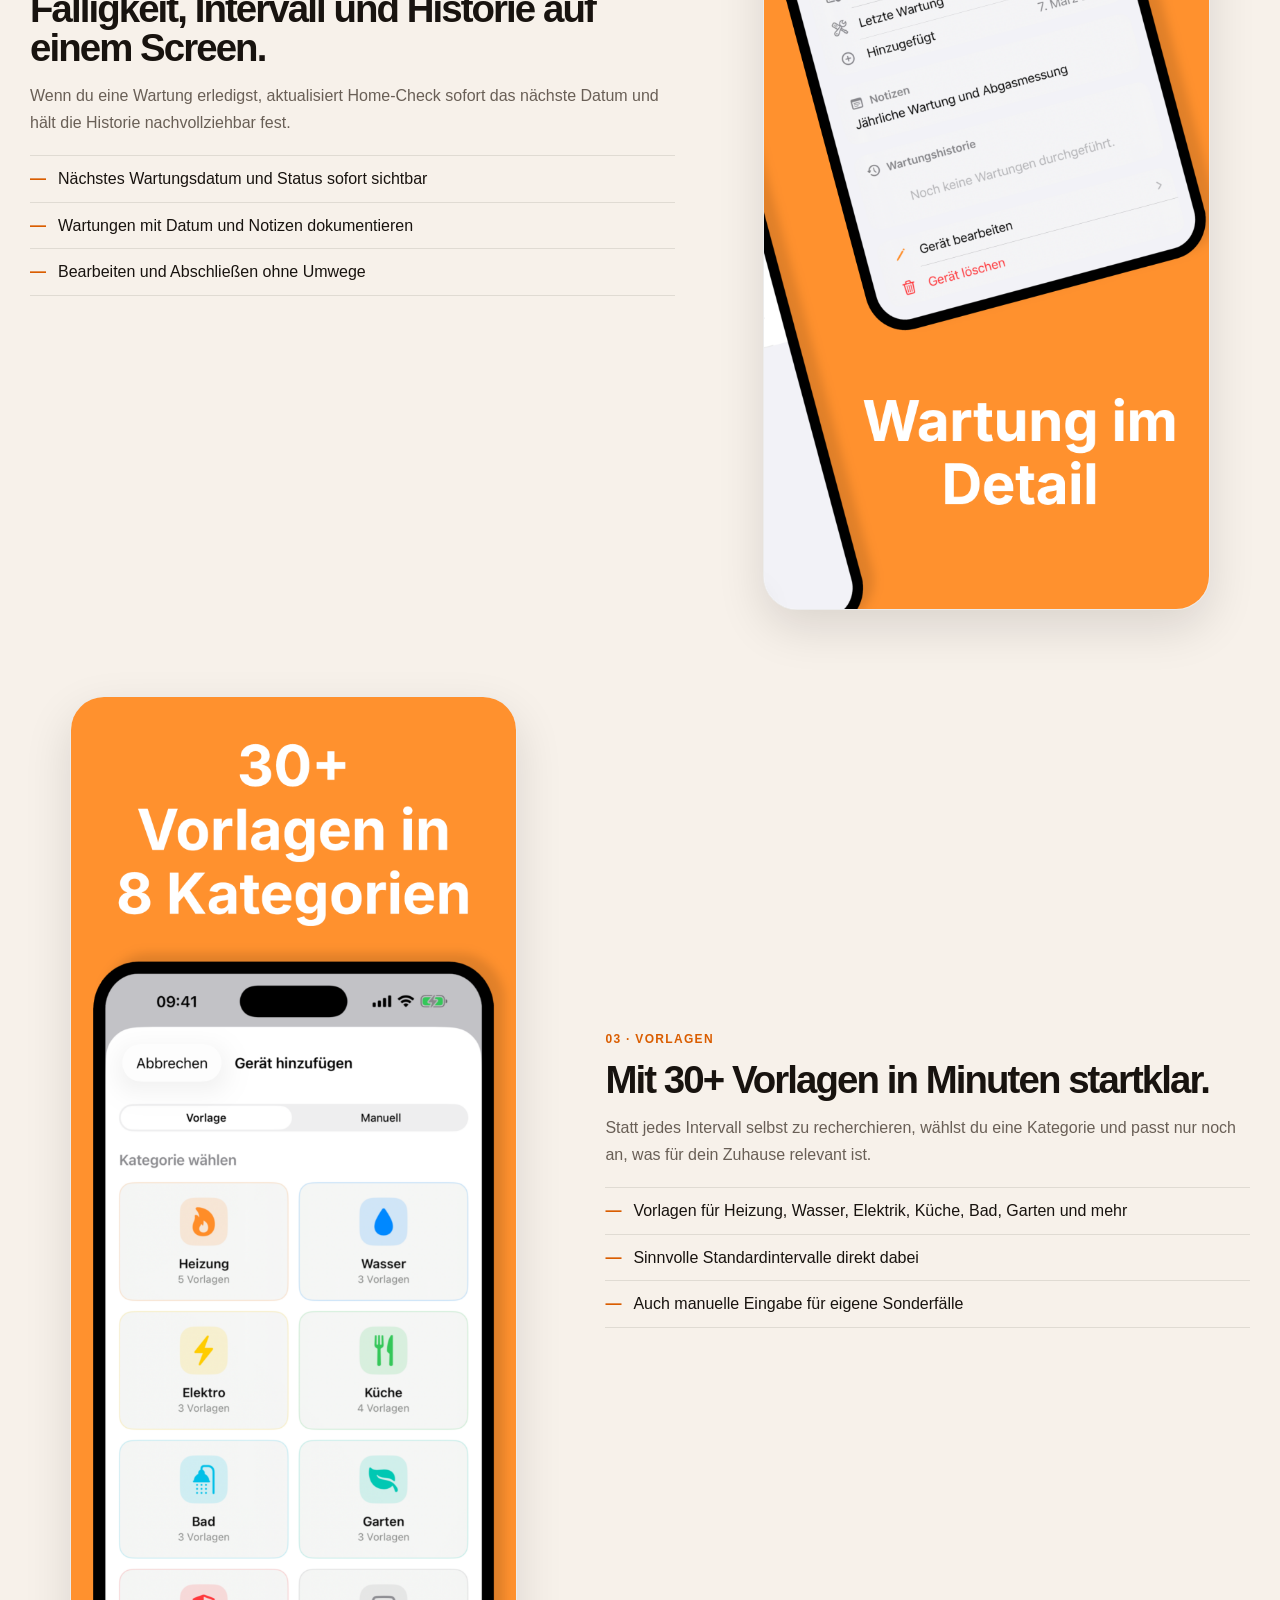
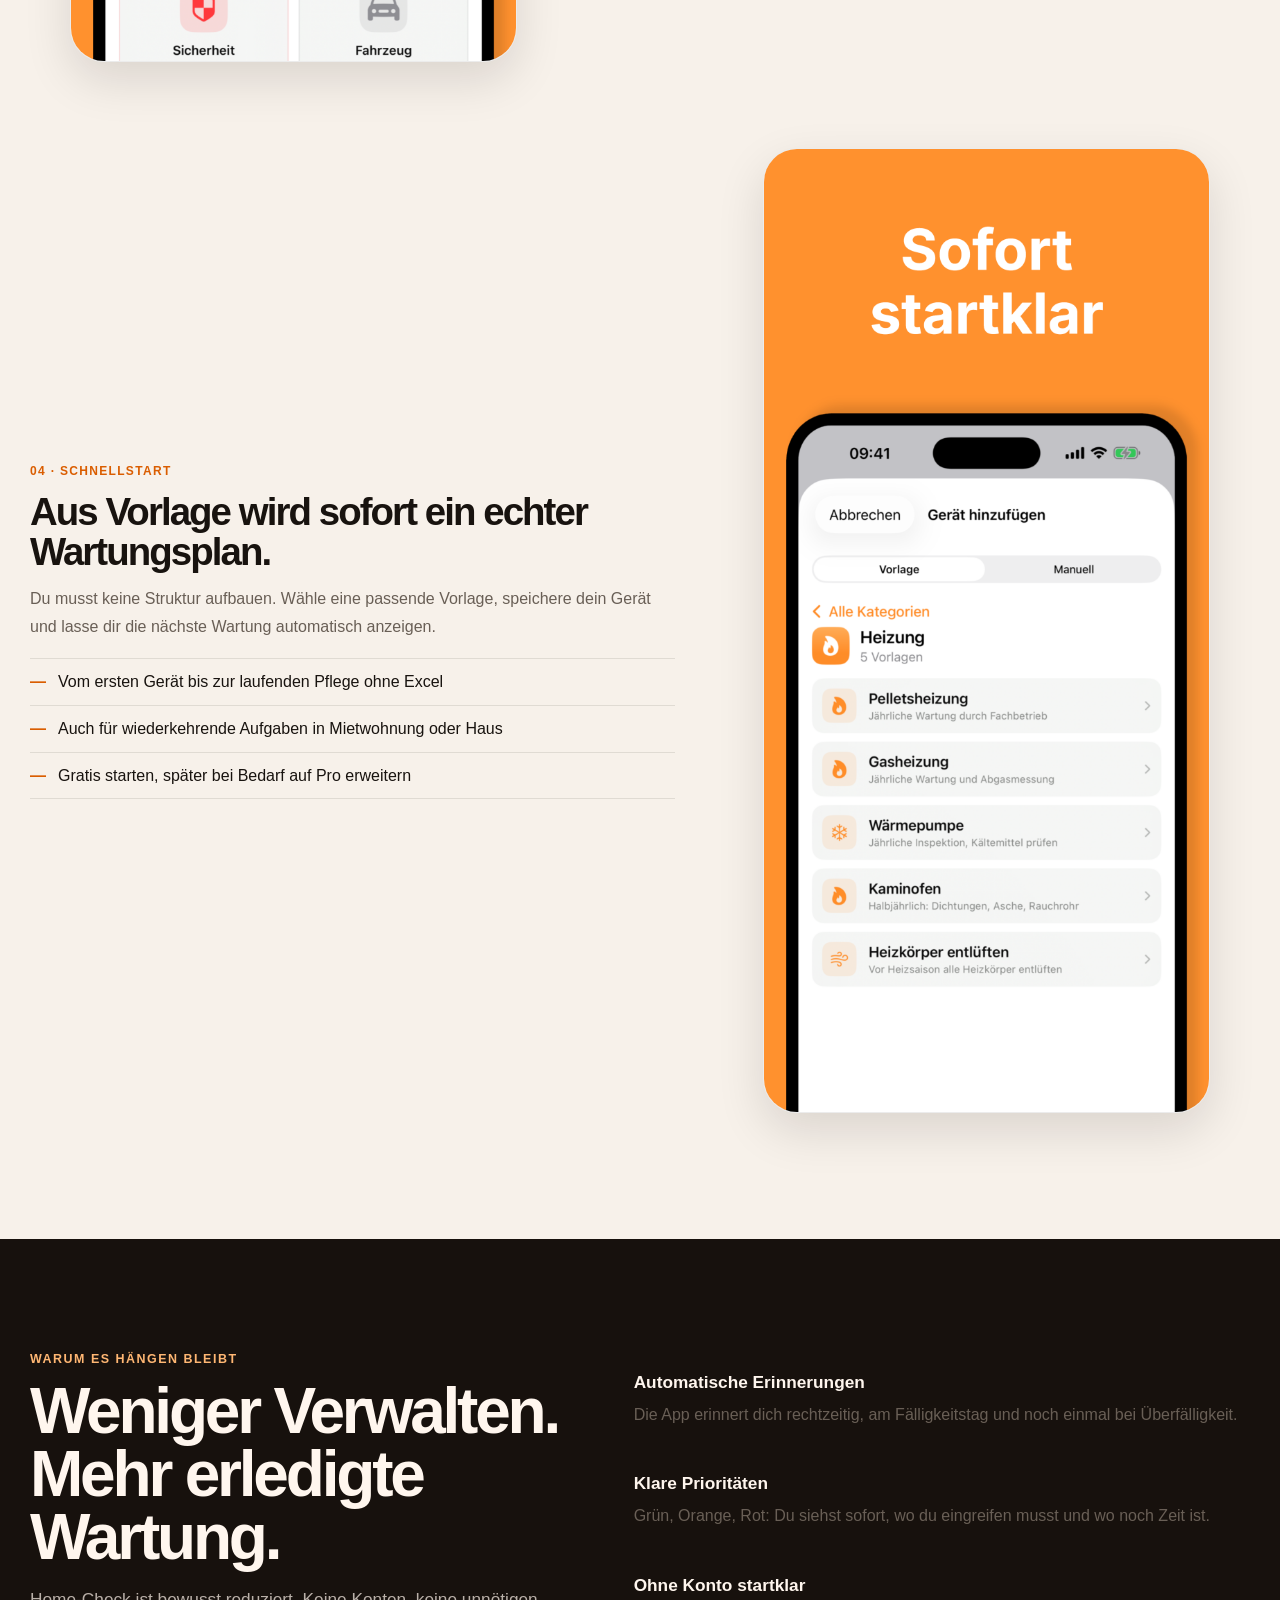
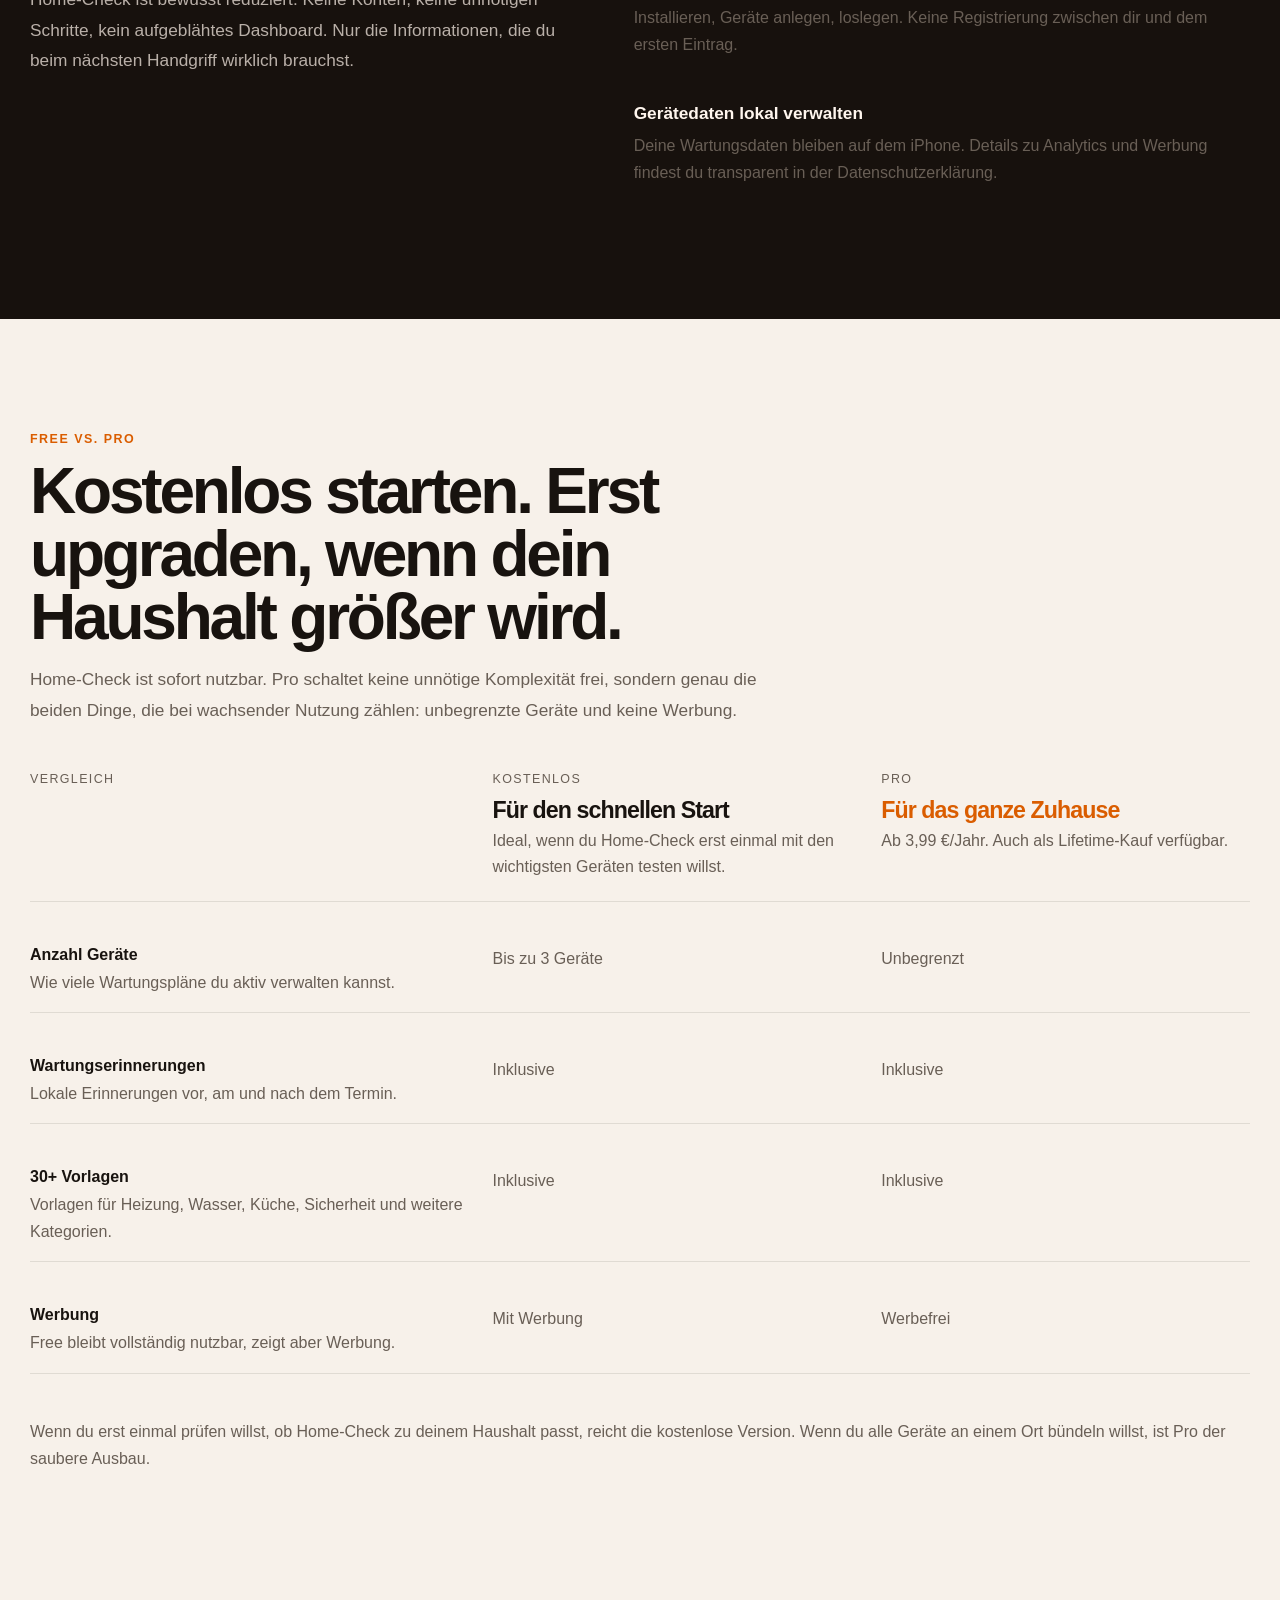
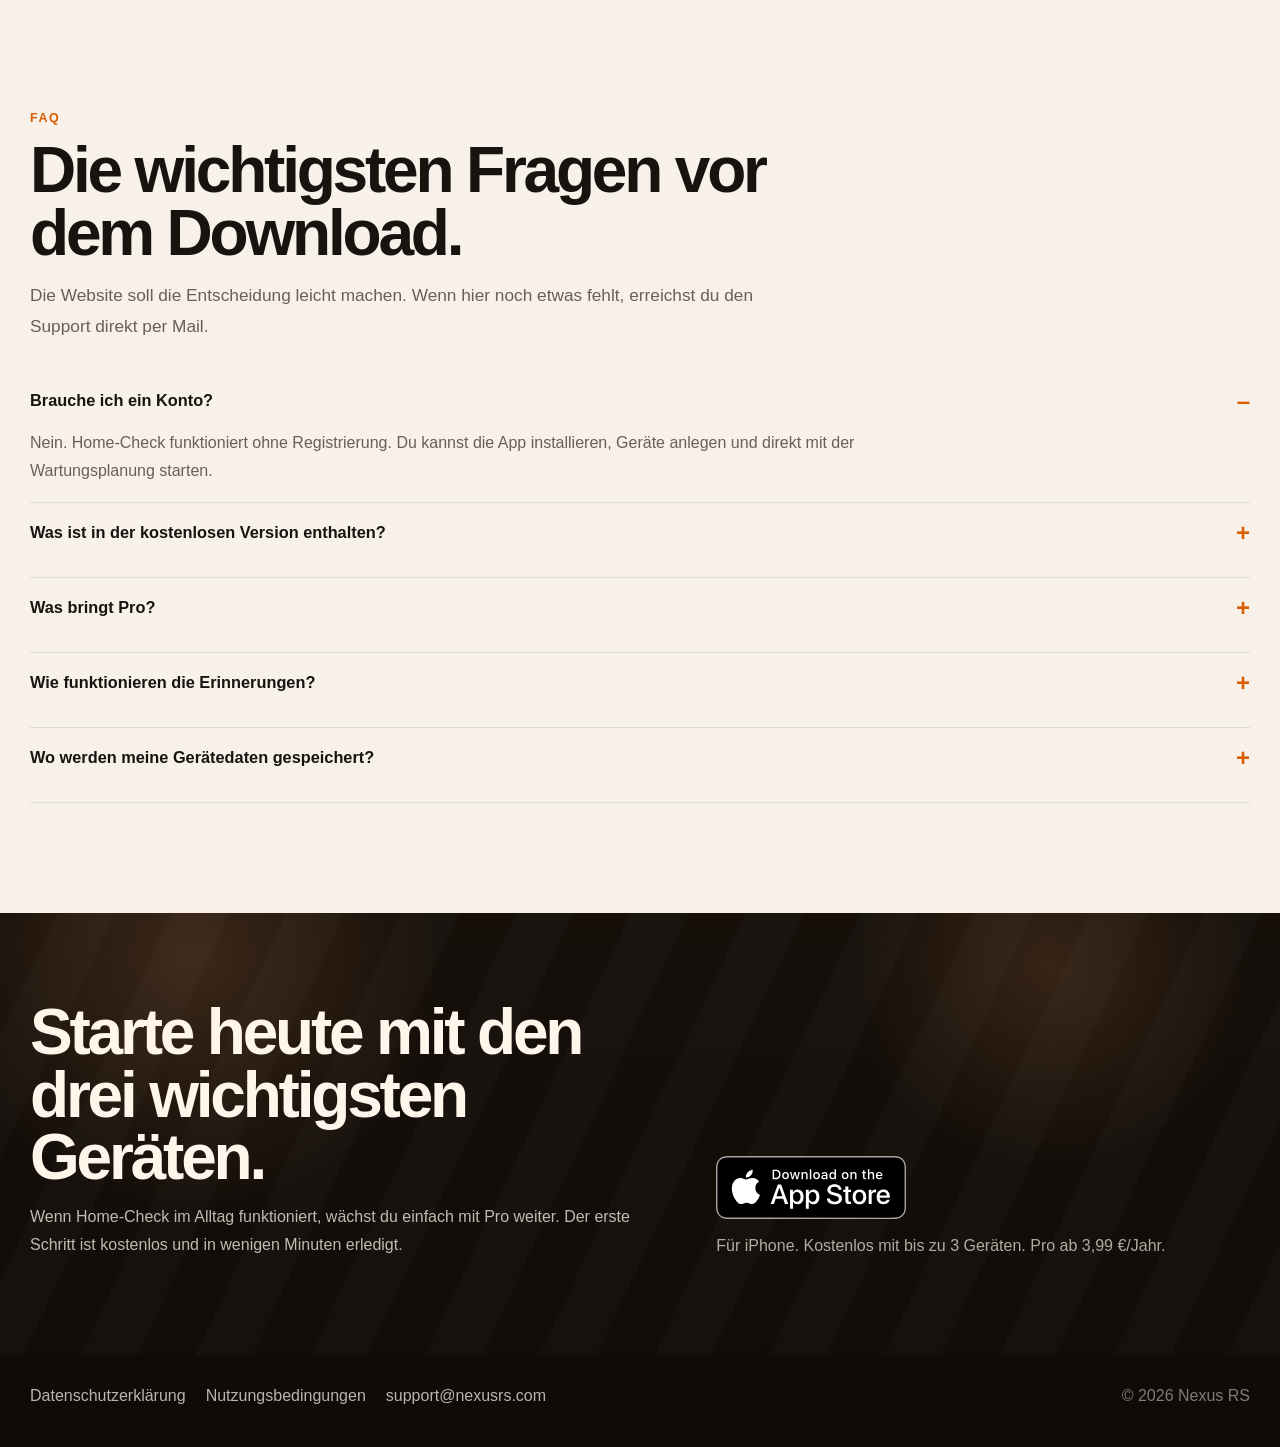
==== commit 71da0dde: "Use app icon on marketing site" ====
--- a/index.html
+++ b/index.html
@@ -12,7 +12,7 @@
   <link rel="alternate" hreflang="de" href="https://wartungschecker.nexusrs.com/">
   <link rel="alternate" hreflang="en" href="https://wartungschecker.nexusrs.com/en/">
   <link rel="alternate" hreflang="x-default" href="https://wartungschecker.nexusrs.com/">
-  <link rel="icon" href="/assets/favicon.svg" type="image/svg+xml">
+  <link rel="icon" href="/assets/app-icon.png" type="image/png">
   <link rel="preload" as="image" href="/assets/screenshots/de-overview.png">
   <meta property="og:title" content="Home-Check – Nie wieder eine Wartung vergessen.">
   <meta property="og:description" content="Automatische Erinnerungen, 30+ Vorlagen und ein klarer Status für dein Zuhause. Kostenlos mit bis zu 3 Geräten, Pro ab 3,99 €/Jahr.">
@@ -67,7 +67,7 @@
     <div class="shell">
       <div class="hero-bar">
         <a class="brand-lockup" href="/" aria-label="Home-Check Startseite">
-          <img src="/assets/favicon.svg" alt="">
+          <img src="/assets/app-icon.png" alt="">
           <span>Home-Check</span>
         </a>
         <nav class="lang-toggle" aria-label="Sprachauswahl">
--- a/assets/styles.css
+++ b/assets/styles.css
@@ -299,6 +299,12 @@
   width: min(390px, 78%);
   margin-left: auto;
   transform: rotate(0);
+  aspect-ratio: 1284 / 2778;
+}
+
+.poster-single img {
+  height: auto;
+  object-fit: contain;
 }
 
 .poster-note {
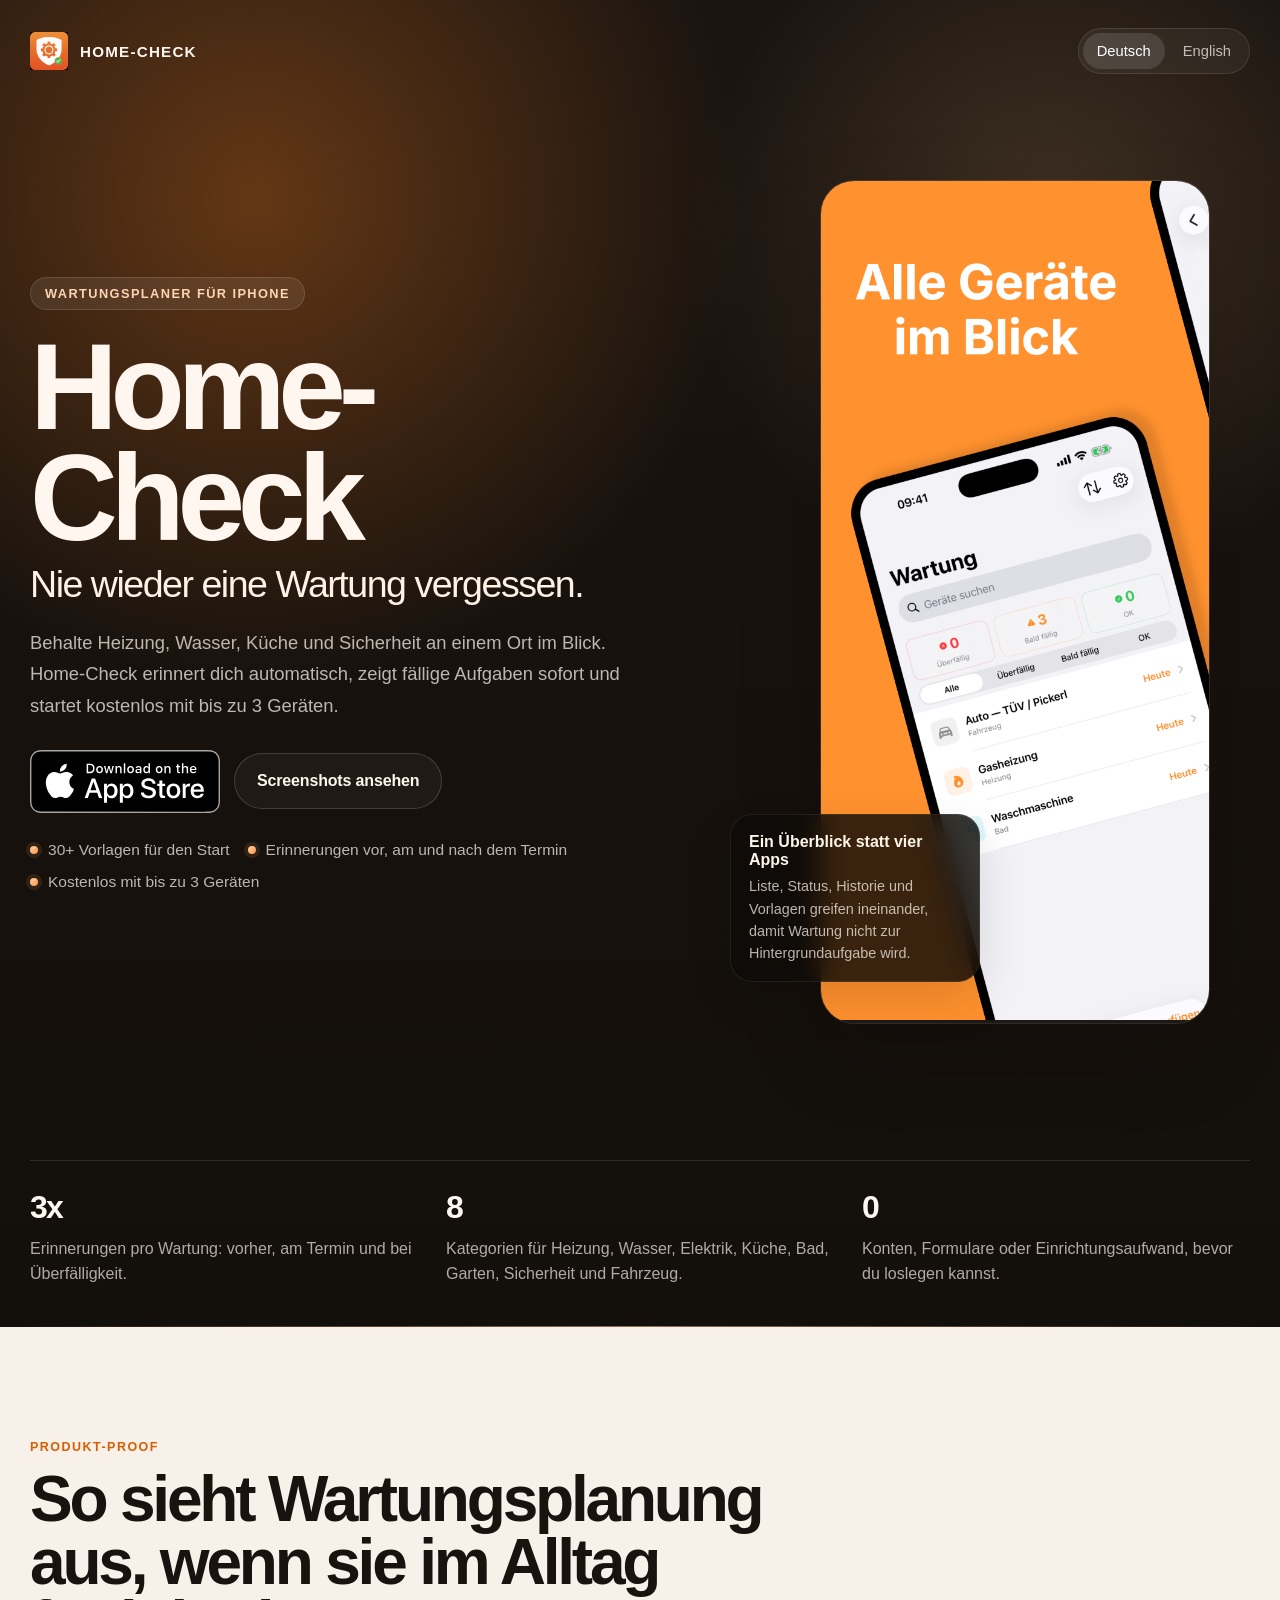
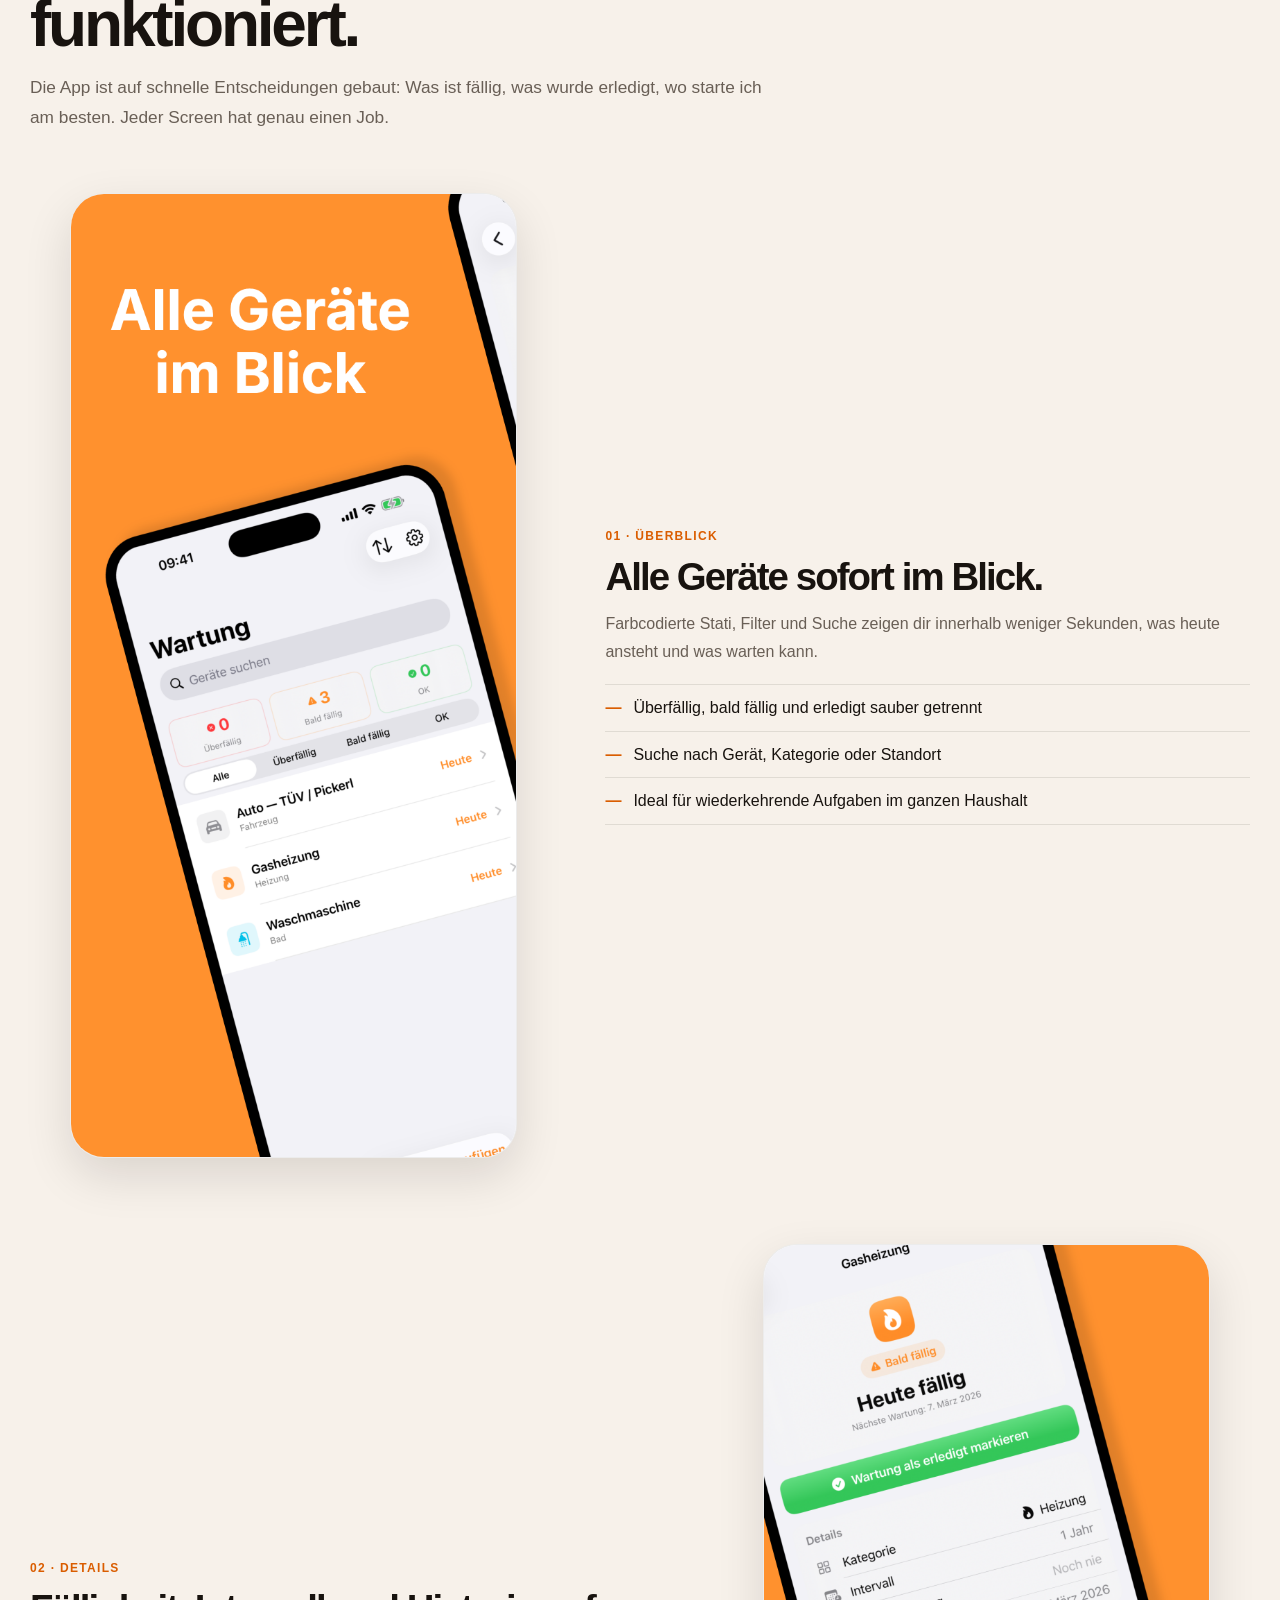
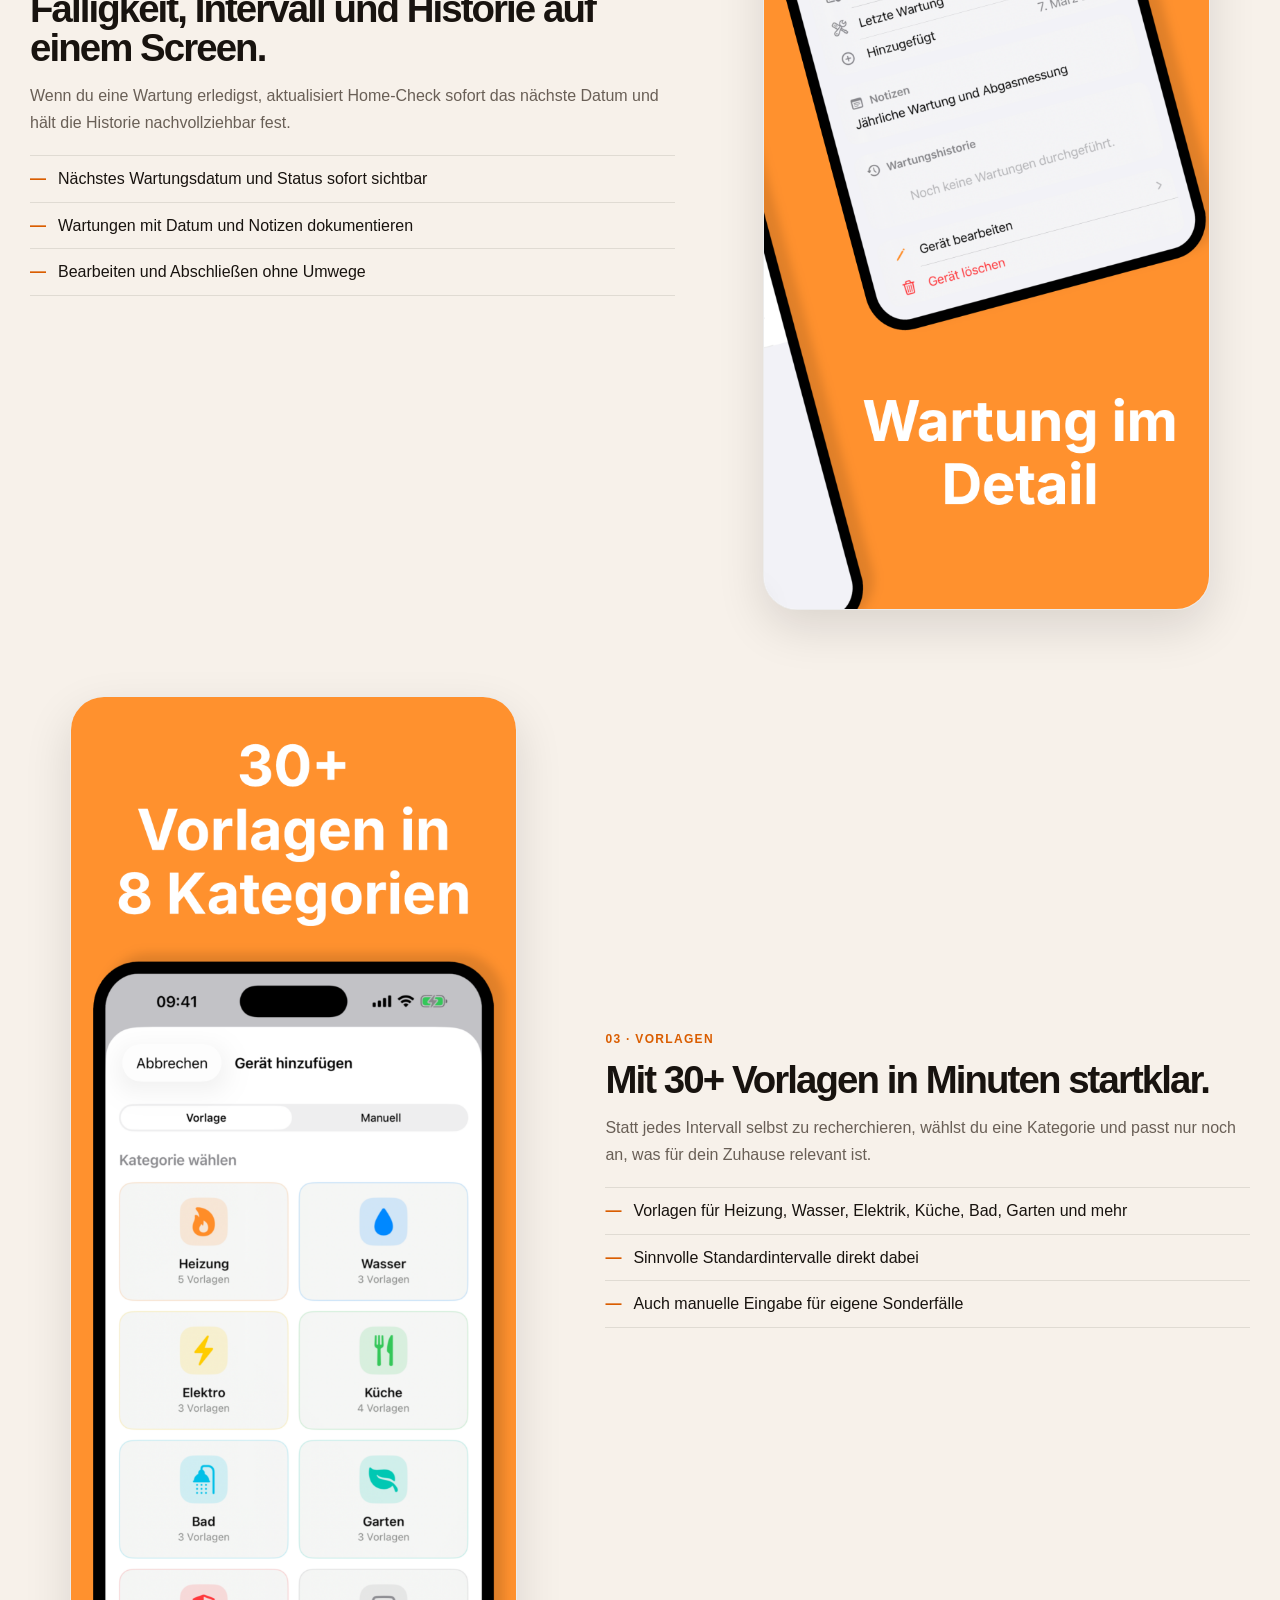
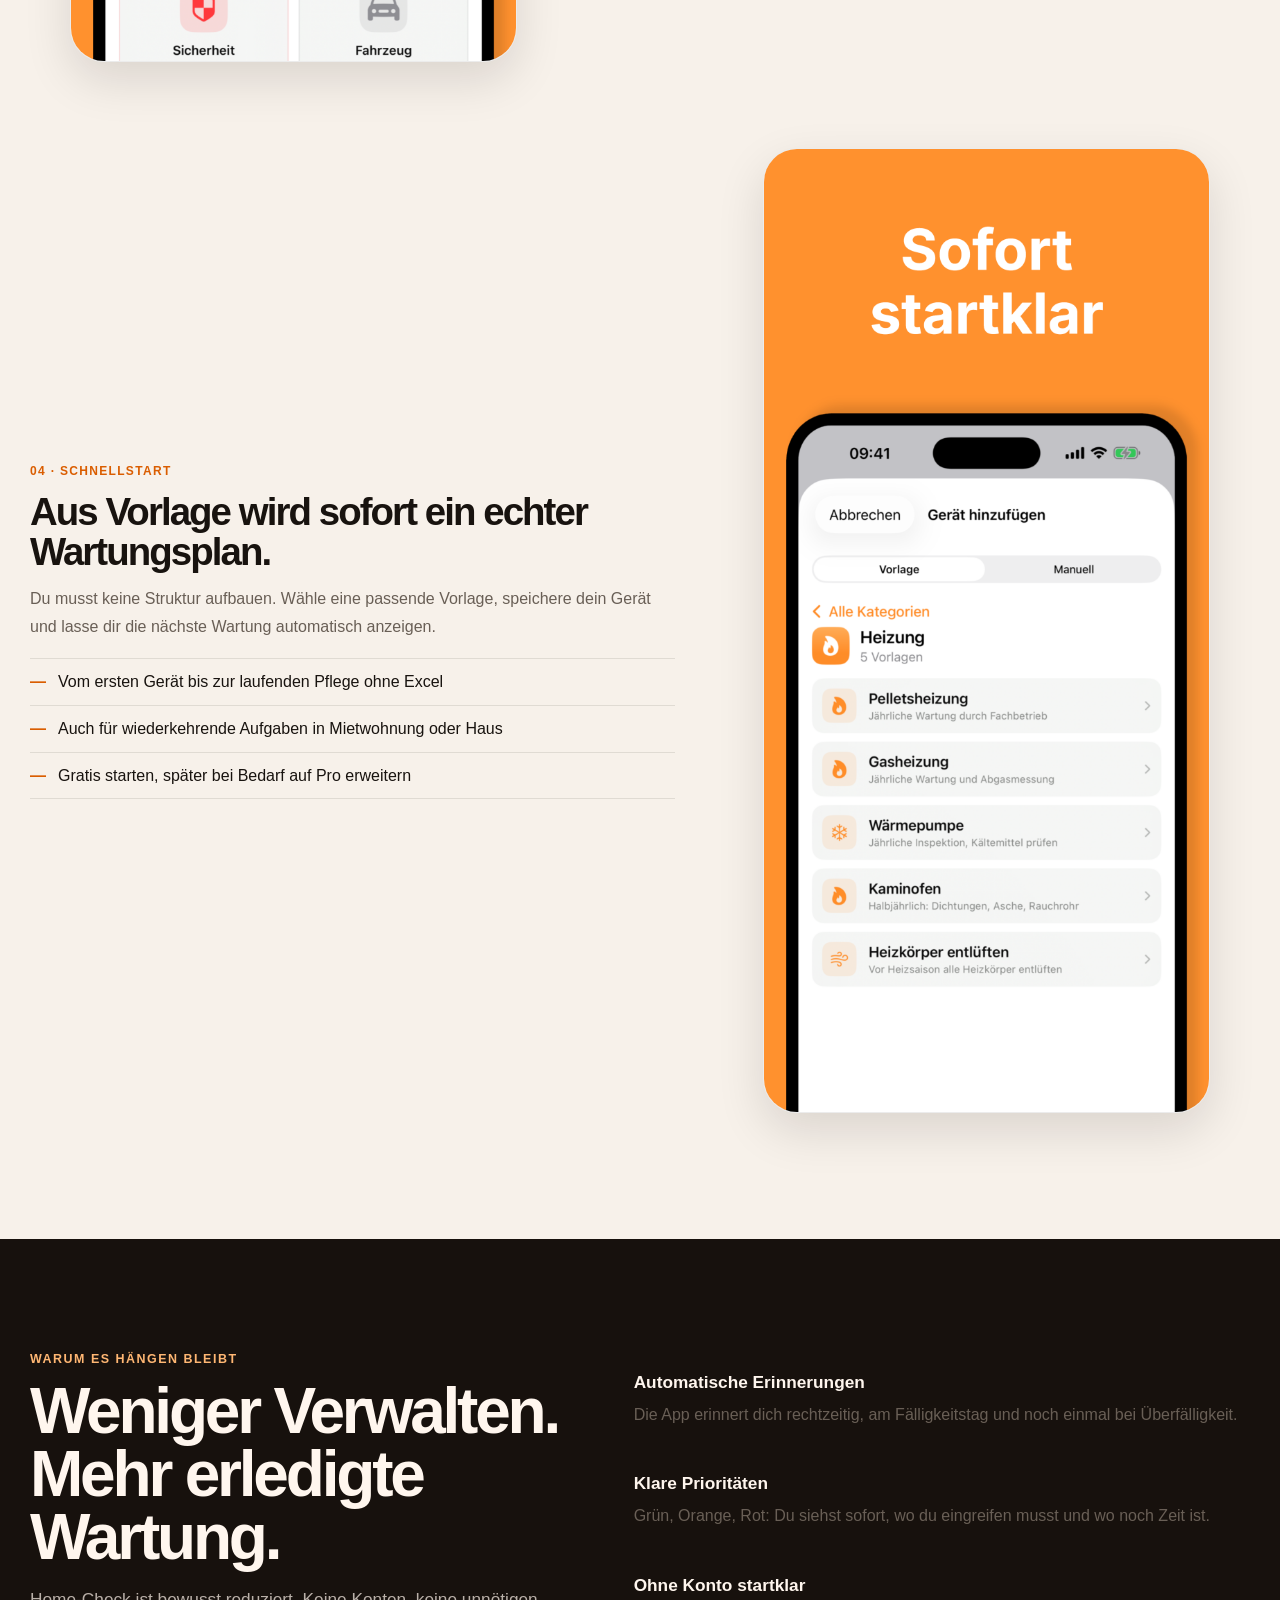
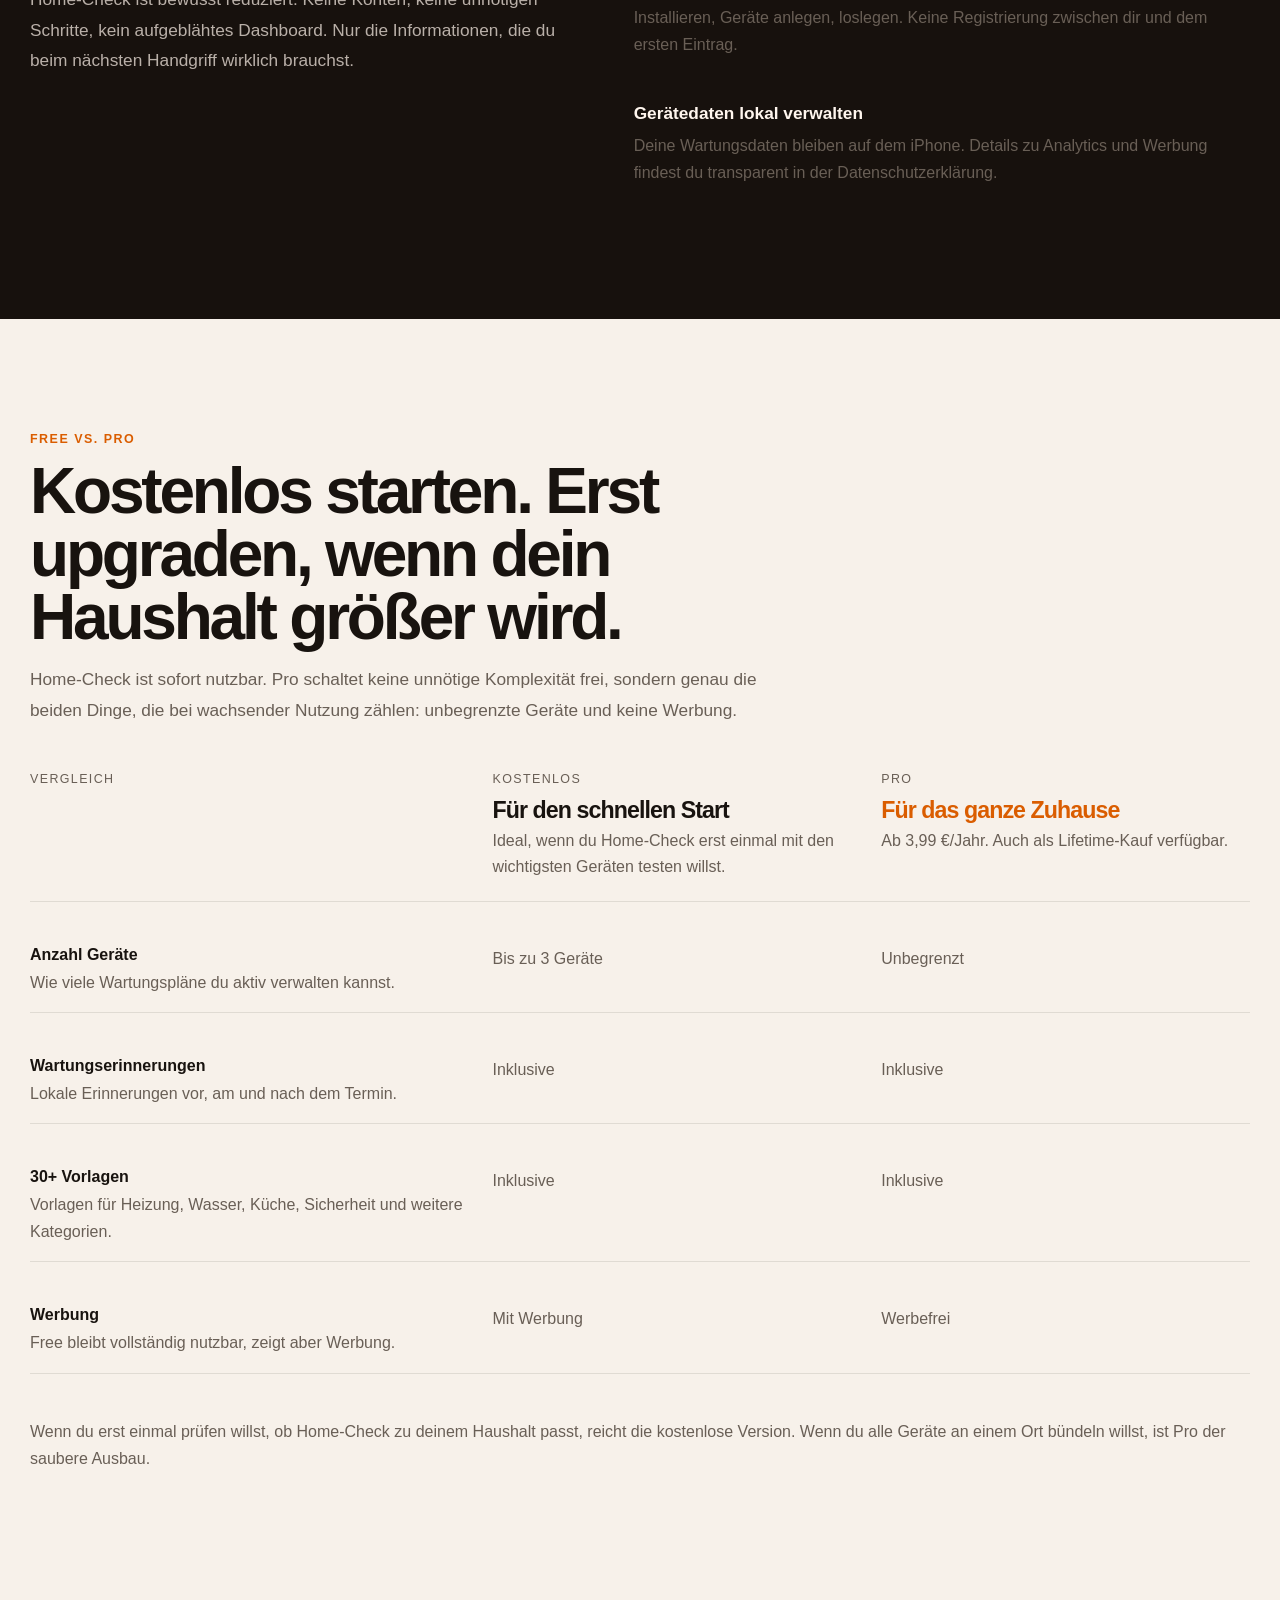
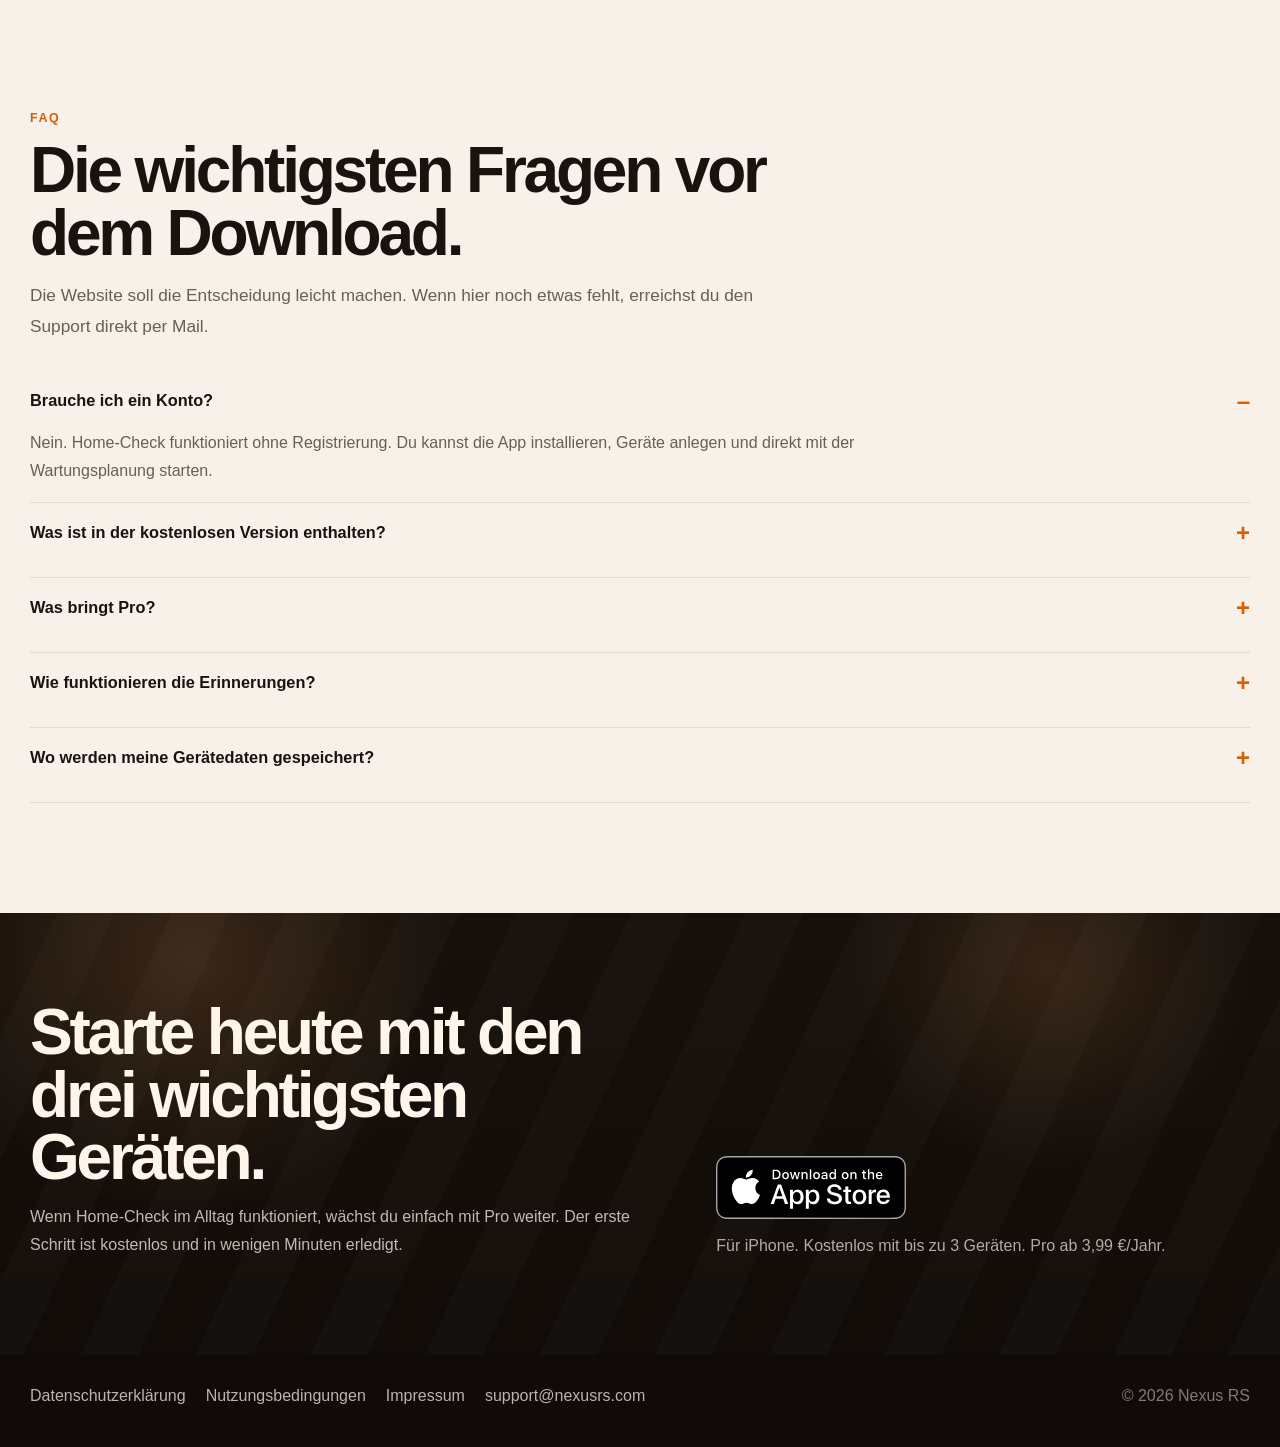
==== commit dffb2ece: "Add legal notice (Impressum) page Bilingual DE/EN Impressum per Austrian ECG §5 and MedienG §25, sty" ====
--- a/index.html
+++ b/index.html
@@ -349,6 +349,7 @@
       <div class="footer-nav">
         <a href="/privacy.html">Datenschutzerklärung</a>
         <a href="/terms.html">Nutzungsbedingungen</a>
+        <a href="/impressum.html">Impressum</a>
         <a href="mailto:support@nexusrs.com">support@nexusrs.com</a>
       </div>
       <div class="footer-copy">© 2026 Nexus RS</div>
